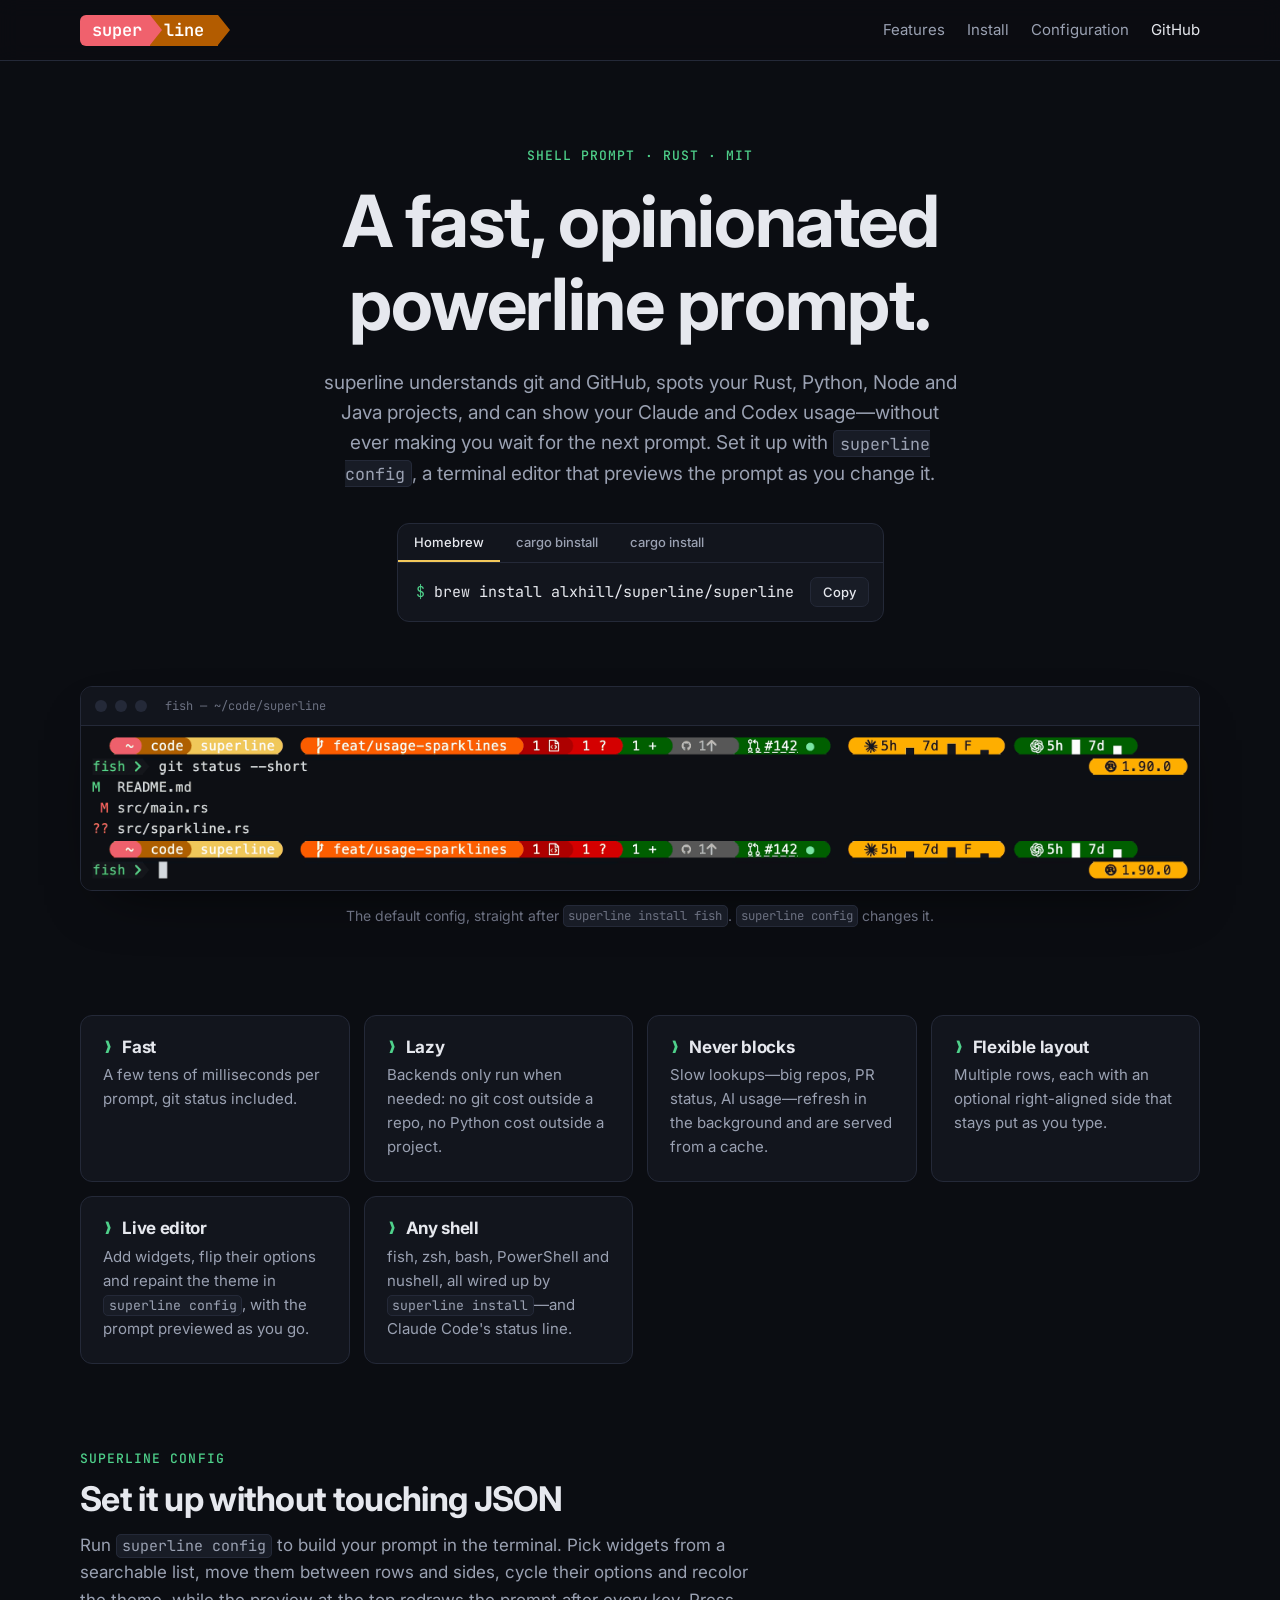
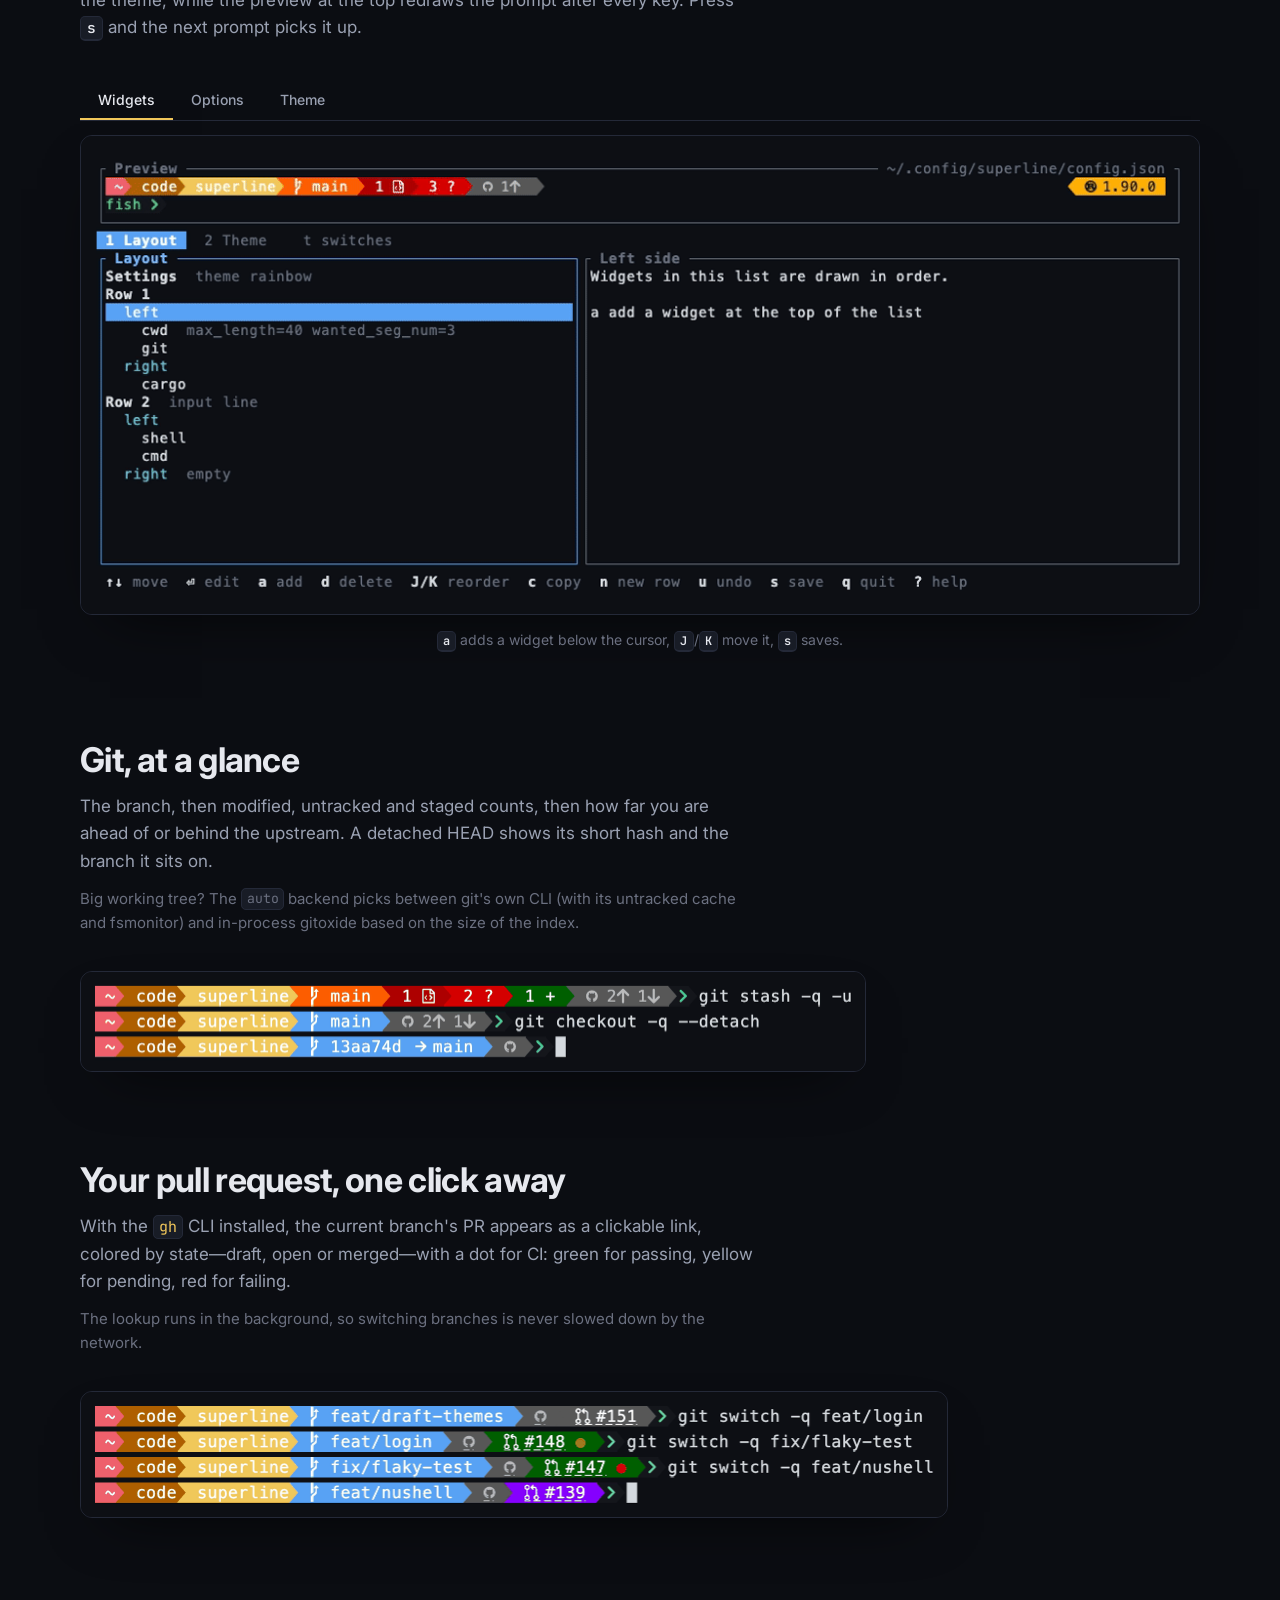
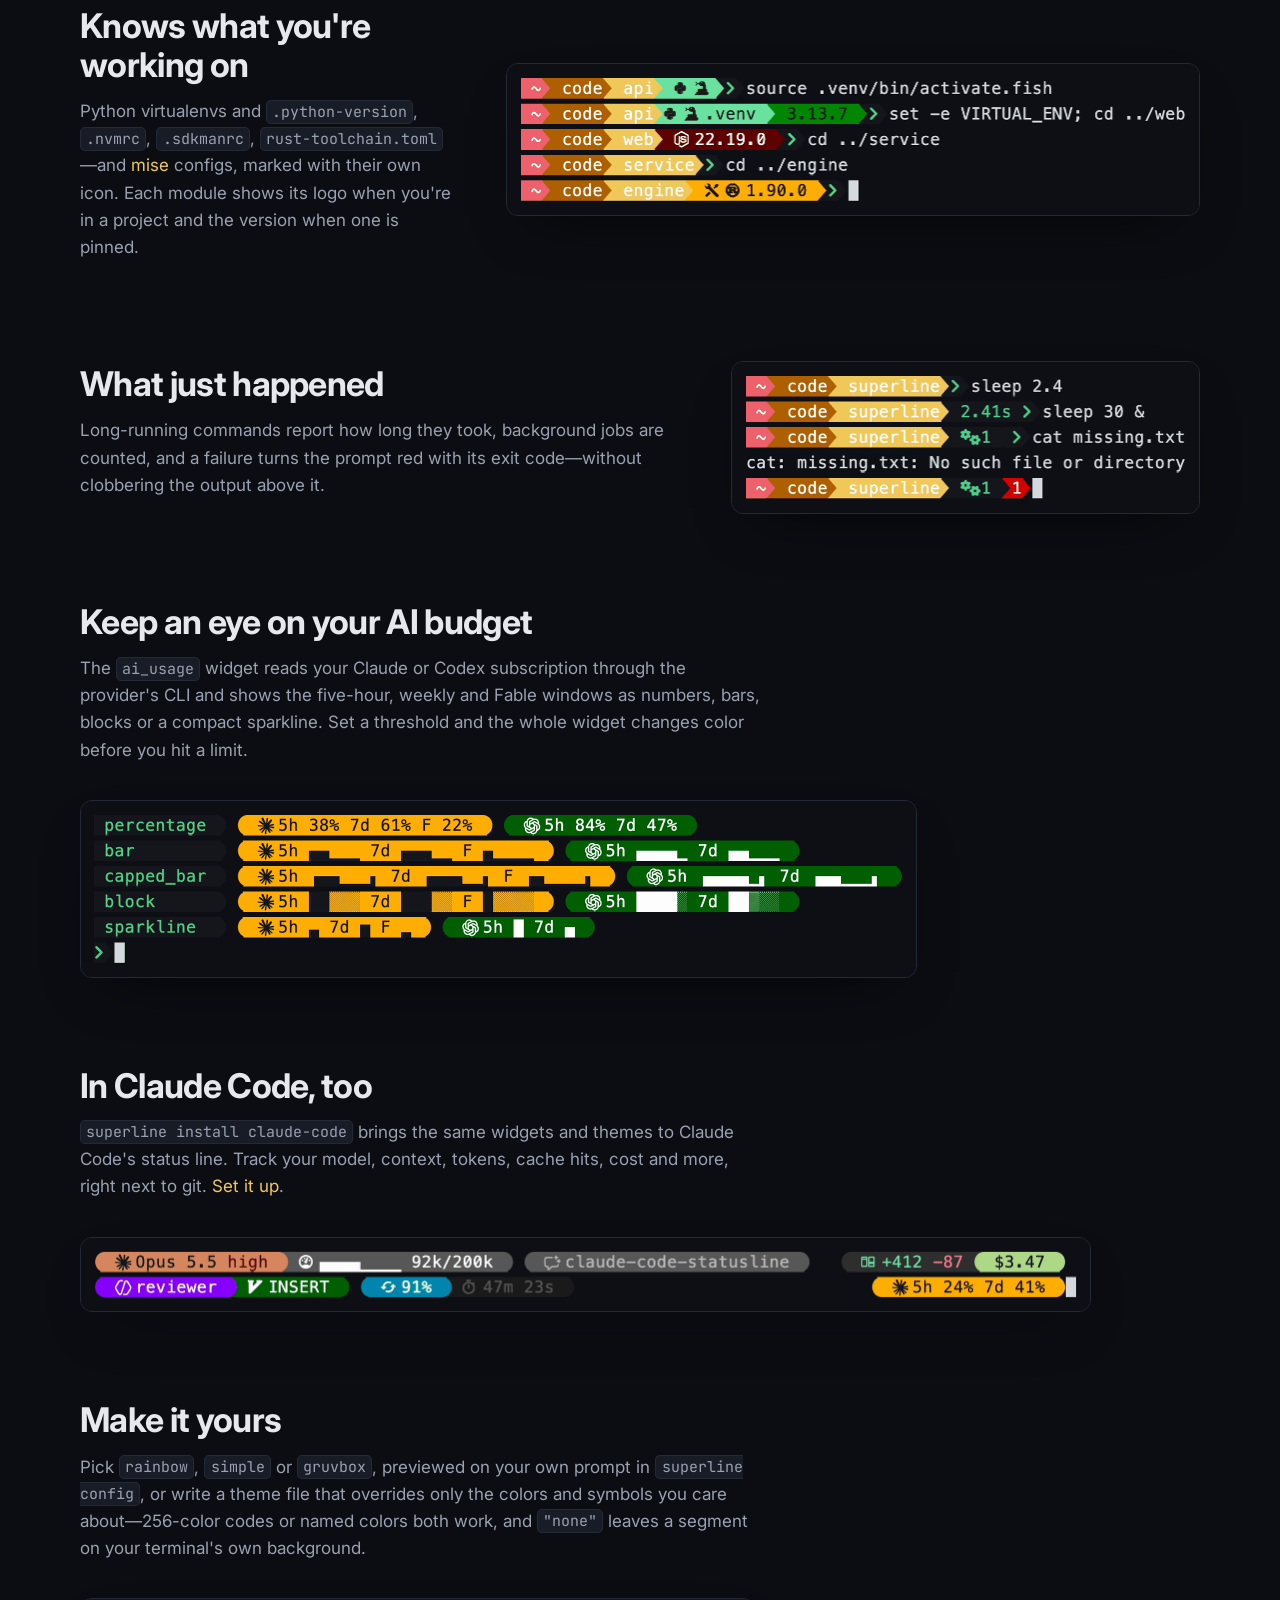
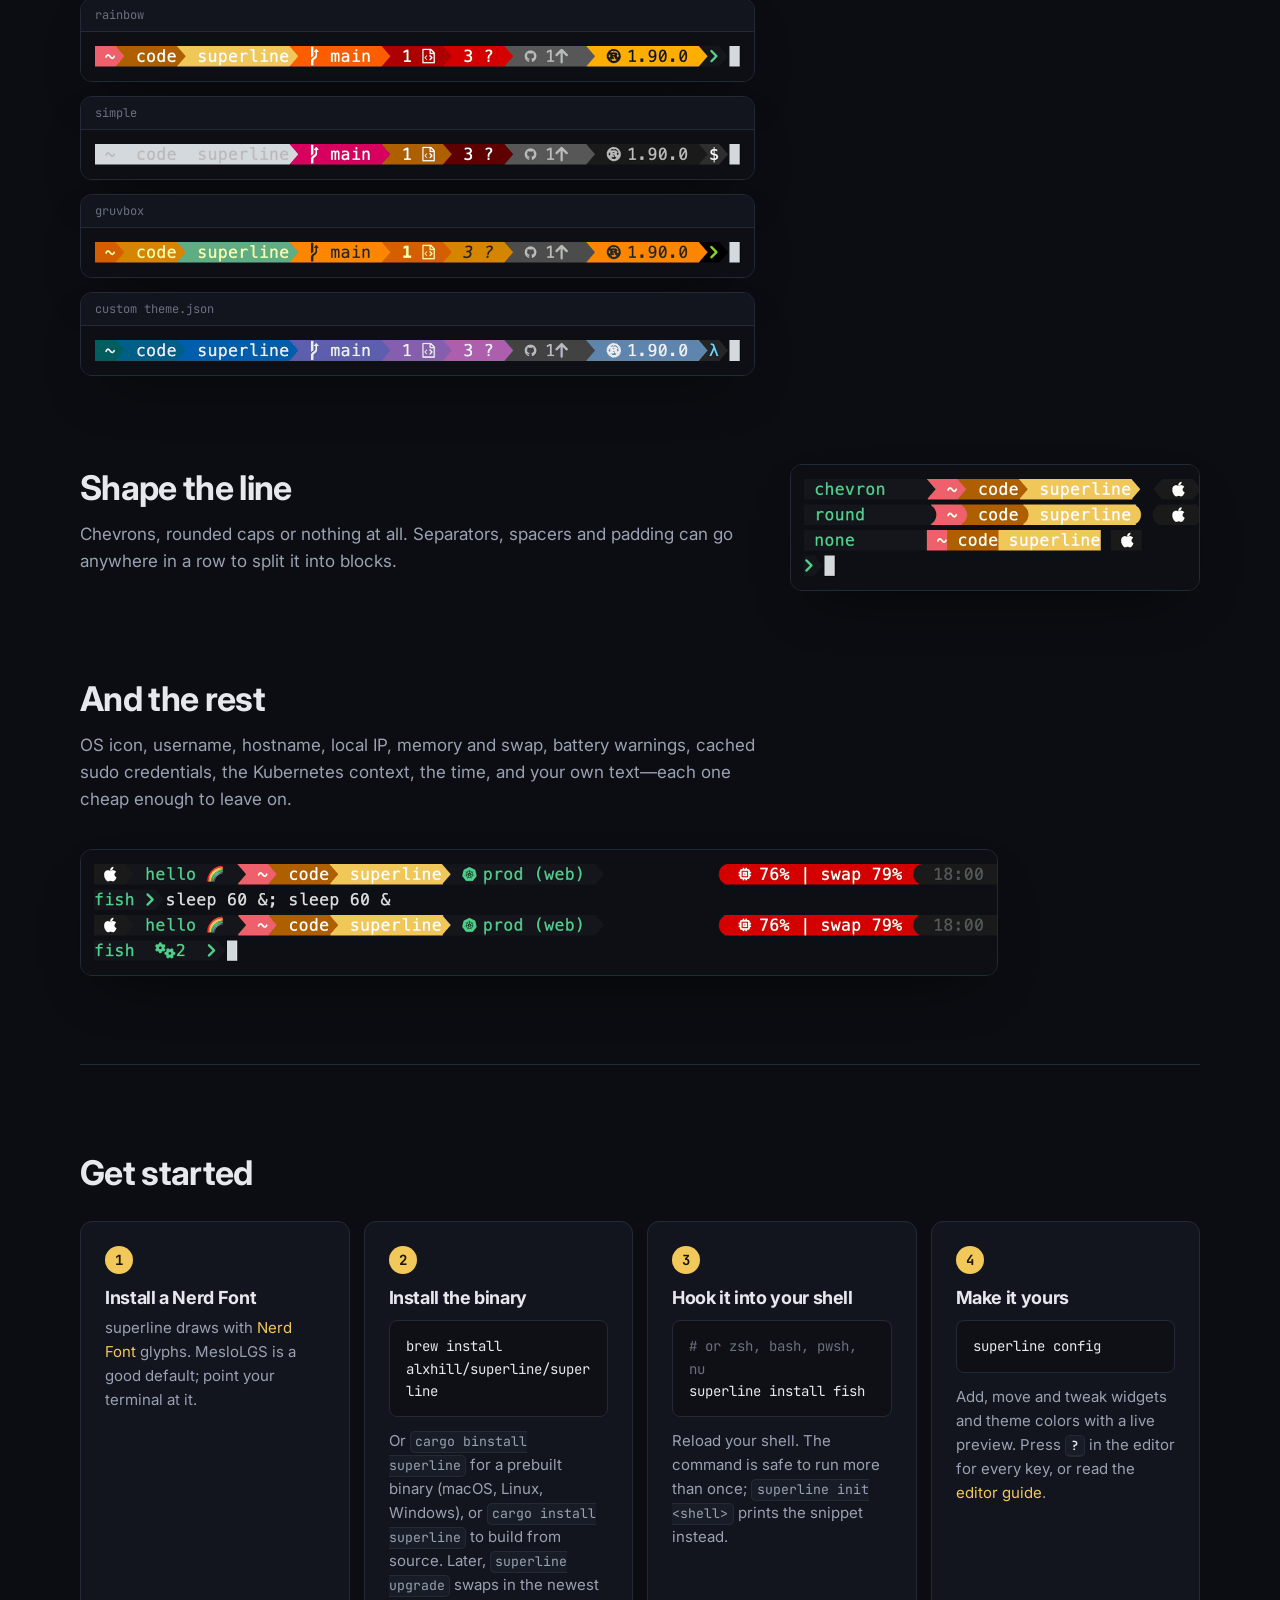
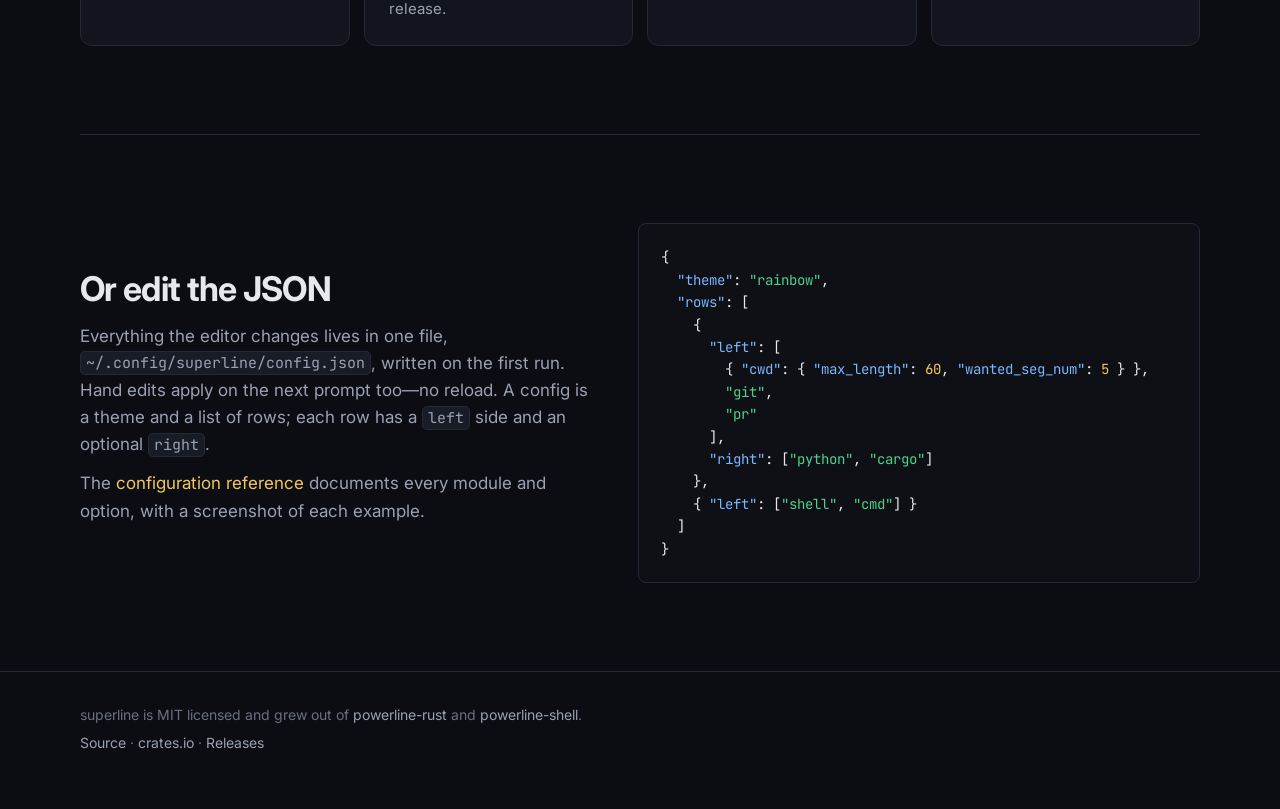
==== site/index.html @ 0774f67f "feat: support "none" as a theme colour for the terminal's own background A theme colour can now be "" ====
<!doctype html>
<html lang="en">
<head>
  <meta charset="utf-8">
  <meta name="viewport" content="width=device-width, initial-scale=1">
  <title>superline</title>
  <meta name="description" content="A fast, opinionated powerline-style shell prompt written in Rust, with git, GitHub PR, language and AI usage widgets.">
  <meta property="og:title" content="superline">
  <meta property="og:description" content="A fast, opinionated powerline-style shell prompt written in Rust.">
  <meta property="og:image" content="https://alxhill.github.io/superline/img/hero.png">
  <meta name="color-scheme" content="dark">
  <link rel="icon" href="favicon.svg" type="image/svg+xml">
  <link rel="preconnect" href="https://fonts.googleapis.com">
  <link rel="preconnect" href="https://fonts.gstatic.com" crossorigin>
  <link href="https://fonts.googleapis.com/css2?family=Inter:wght@400;500;600;700&family=JetBrains+Mono:wght@400;600&display=swap" rel="stylesheet">
  <link rel="stylesheet" href="style.css?v=3">
</head>
<body>
  <header class="nav">
    <div class="wrap nav-inner">
      <a class="brand" href="#top" aria-label="superline home">
        <span class="seg seg-a">super</span><span class="seg seg-b">line</span>
      </a>
      <nav>
        <a href="#features">Features</a>
        <a href="#install">Install</a>
        <a href="config.html">Configuration</a>
        <a class="gh" href="https://github.com/alxhill/superline">GitHub</a>
      </nav>
    </div>
  </header>

  <main id="top">
    <section class="hero wrap">
      <p class="eyebrow">Shell prompt &middot; Rust &middot; MIT</p>
      <h1>A fast, opinionated<br>powerline prompt.</h1>
      <p class="lede">
        superline understands git and GitHub, spots your Rust, Python, Node and Java projects, and can show your
        Claude and Codex usage&mdash;without ever making you wait for the next prompt. Set it up with
        <code>superline config</code>, a terminal editor that previews the prompt as you change it.
      </p>
      <div class="install-box" data-tabs>
        <div class="tabs" role="tablist">
          <button role="tab" aria-selected="true" data-cmd="brew install alxhill/superline/superline">Homebrew</button>
          <button role="tab" aria-selected="false" data-cmd="cargo binstall superline">cargo binstall</button>
          <button role="tab" aria-selected="false" data-cmd="cargo install superline">cargo install</button>
        </div>
        <div class="cmd-line">
          <code><span class="prompt">$</span> <span data-cmd-text>brew install alxhill/superline/superline</span></code>
          <button class="copy" type="button" aria-label="Copy command">Copy</button>
        </div>
      </div>
      <figure class="term term-hero">
        <div class="term-bar"><span></span><span></span><span></span><em>fish &mdash; ~/code/superline</em></div>
        <img src="img/hero.png" width="1368" height="200" alt="superline's default two-row prompt: path, git branch with modified, untracked and staged counts, an open pull request with passing checks, Claude and Codex usage sparklines, and the pinned Rust toolchain on the right.">
      </figure>
      <p class="caption">The default config, straight after <code>superline install fish</code>. <code>superline config</code> changes it.</p>
    </section>

    <section class="highlights wrap" aria-label="Highlights">
      <div class="card"><h3>Fast</h3><p>A few tens of milliseconds per prompt, git status included.</p></div>
      <div class="card"><h3>Lazy</h3><p>Backends only run when needed: no git cost outside a repo, no Python cost outside a project.</p></div>
      <div class="card"><h3>Never blocks</h3><p>Slow lookups&mdash;big repos, PR status, AI usage&mdash;refresh in the background and are served from a cache.</p></div>
      <div class="card"><h3>Flexible layout</h3><p>Multiple rows, each with an optional right-aligned side that stays put as you type.</p></div>
      <div class="card"><h3>Live editor</h3><p>Add widgets, flip their options and repaint the theme in <code>superline config</code>, with the prompt previewed as you go.</p></div>
      <div class="card"><h3>Any shell</h3><p>fish, zsh, bash, PowerShell and nushell, all wired up by <code>superline install</code>&mdash;and Claude Code's status line.</p></div>
    </section>

    <section id="editor" class="editor wrap">
      <div class="copy-col">
        <p class="eyebrow">superline config</p>
        <h2>Set it up without touching JSON</h2>
        <p>
          Run <code>superline config</code> to build your prompt in the terminal. Pick widgets from a searchable list,
          move them between rows and sides, cycle their options and recolor the theme, while the preview at the top
          redraws the prompt after every key. Press <kbd>s</kbd> and the next prompt picks it up.
        </p>
      </div>
      <div class="demo" data-demo>
        <div class="tabs" role="tablist" aria-label="Editor demos">
          <button role="tab" id="tab-widgets" aria-selected="true" aria-controls="demo-widgets">Widgets</button>
          <button role="tab" id="tab-options" aria-selected="false" aria-controls="demo-options">Options</button>
          <button role="tab" id="tab-theme" aria-selected="false" aria-controls="demo-theme">Theme</button>
        </div>
        <div class="demo-panel" id="demo-widgets" role="tabpanel" aria-labelledby="tab-widgets">
          <figure class="term"><a href="img/editor-widgets.gif" title="Open full size"><img src="img/editor-widgets.gif" width="1146" height="490" loading="lazy" alt="In superline config: adding the ai_usage widget after git and the time widget on the right side, moving time above cargo, saving, and quitting to a prompt that shows both."></a></figure>
          <p class="caption"><kbd>a</kbd> adds a widget below the cursor, <kbd>J</kbd>/<kbd>K</kbd> move it, <kbd>s</kbd> saves.</p>
        </div>
        <div class="demo-panel" id="demo-options" role="tabpanel" aria-labelledby="tab-options" hidden>
          <figure class="term"><a href="img/editor-options.gif" title="Open full size"><img src="img/editor-options.gif" width="1146" height="490" loading="lazy" alt="In superline config: opening the ai_usage widget's options, switching the provider to Codex and back, turning on the Fable window, and cycling the display through bar, capped bar, block and sparkline."></a></figure>
          <p class="caption"><kbd>&#9166;</kbd> opens a widget's options, <kbd>&larr;</kbd>/<kbd>&rarr;</kbd> cycle a choice.</p>
        </div>
        <div class="demo-panel" id="demo-theme" role="tabpanel" aria-labelledby="tab-theme" hidden>
          <figure class="term"><a href="img/editor-theme.gif" title="Open full size"><img src="img/editor-theme.gif" width="1146" height="766" loading="lazy" alt="In superline config: switching to the Theme page, previewing the simple and gruvbox themes in the theme picker and switching to gruvbox, duplicating it into theme.json, and picking a new background for the git segment in the 256-color picker while the preview updates."></a></figure>
          <p class="caption">On the Theme page, <kbd>p</kbd> previews and picks a theme, <kbd>n</kbd> duplicates it into a file and <kbd>&#9166;</kbd> on a color opens the picker.</p>
        </div>
      </div>
    </section>

    <section id="features" class="features wrap">
      <article class="feature">
        <div class="copy-col">
          <h2>Git, at a glance</h2>
          <p>
            The branch, then modified, untracked and staged counts, then how far you are ahead of or behind the
            upstream. A detached HEAD shows its short hash and the branch it sits on.
          </p>
          <p class="note">
            Big working tree? The <code>auto</code> backend picks between git's own CLI (with its untracked cache and
            fsmonitor) and in-process gitoxide based on the size of the index.
          </p>
        </div>
        <figure class="term"><img src="img/git.png" width="784" height="99" loading="lazy" alt="Three prompts in a repo: a dirty main branch with one modified, two untracked and one staged file, two commits ahead and one behind; the same branch clean after git stash; then a detached HEAD shown as 13aa74d → main."></figure>
      </article>

      <article class="feature">
        <div class="copy-col">
          <h2>Your pull request, one click away</h2>
          <p>
            With the <a href="https://cli.github.com"><code>gh</code></a> CLI installed, the current branch's PR
            appears as a clickable link, colored by state&mdash;draft, open or merged&mdash;with a dot for CI:
            green for passing, yellow for pending, red for failing.
          </p>
          <p class="note">The lookup runs in the background, so switching branches is never slowed down by the network.</p>
        </div>
        <figure class="term"><img src="img/pr.png" width="866" height="125" loading="lazy" alt="Four branches in turn: a gray draft PR #151, an open PR #148 with a yellow pending dot, an open PR #147 with a red failing dot, and a purple merged PR #139."></figure>
      </article>

      <article class="feature split">
        <div class="copy-col">
          <h2>Knows what you're working on</h2>
          <p>
            Python virtualenvs and <code>.python-version</code>, <code>.nvmrc</code>, <code>.sdkmanrc</code>,
            <code>rust-toolchain.toml</code>&mdash;and <a href="https://mise.jdx.dev">mise</a> configs, marked with
            their own icon. Each module shows its logo when you're in a project and the version when one is pinned.
          </p>
        </div>
        <figure class="term"><img src="img/languages.png" width="692" height="150" loading="lazy" alt="Moving between projects: a Python project, the same project with its .venv active on Python 3.13.7, a Node project pinned to 22.19.0, and a Rust project whose 1.90.0 toolchain comes from mise."></figure>
      </article>

      <article class="feature split">
        <div class="copy-col">
          <h2>What just happened</h2>
          <p>
            Long-running commands report how long they took, background jobs are counted, and a failure turns the
            prompt red with its exit code&mdash;without clobbering the output above it.
          </p>
        </div>
        <figure class="term"><img src="img/status.png" width="467" height="151" loading="lazy" alt="A 2.41 second duration after sleep 2.4, a gear icon with 1 after starting a background job, and a red exit code 1 after a failed cat."></figure>
      </article>

      <article class="feature">
        <div class="copy-col">
          <h2>Keep an eye on your AI budget</h2>
          <p>
            The <code>ai_usage</code> widget reads your Claude or Codex subscription through the provider's CLI and
            shows the five-hour, weekly and Fable windows as numbers, bars, blocks or a compact sparkline. Set a
            threshold and the whole widget changes color before you hit a limit.
          </p>
        </div>
        <figure class="term"><img src="img/usage.png" width="835" height="176" loading="lazy" alt="Claude and Codex usage in each display style: percentage, bar, capped bar, block and sparkline."></figure>
      </article>

      <article class="feature">
        <div class="copy-col">
          <h2>In Claude Code, too</h2>
          <p>
            <code>superline install claude-code</code> brings the same widgets and themes to Claude Code's status
            line. Track your model, context, tokens, cache hits, cost and more, right next to git.
            <a href="config.html#claude-code">Set it up</a>.
          </p>
        </div>
        <figure class="term"><img src="img/config/claude_code-widgets.png" width="1009" height="74" loading="lazy" alt="A two-row Claude Code status line: model and effort, a context bar at 92k of 200k tokens, the session name, lines changed and cost, then the agent, vim mode, cache hit ratio, session duration and rate limits."></figure>
      </article>

      <article class="feature">
        <div class="copy-col">
          <h2>Make it yours</h2>
          <p>
            Pick <code>rainbow</code>, <code>simple</code> or <code>gruvbox</code>, previewed on your own prompt in
            <code>superline config</code>, or write a theme file that overrides only the colors and symbols you care
            about&mdash;256-color codes or named colors both work, and <code>"none"</code> leaves a segment on your terminal's own background.
          </p>
        </div>
        <div class="theme-stack">
          <figure class="term"><figcaption>rainbow</figcaption><img src="img/theme-rainbow.png" width="673" height="49" loading="lazy" alt="The rainbow theme."></figure>
          <figure class="term"><figcaption>simple</figcaption><img src="img/theme-simple.png" width="673" height="49" loading="lazy" alt="The simple theme."></figure>
          <figure class="term"><figcaption>gruvbox</figcaption><img src="img/theme-gruvbox.png" width="673" height="49" loading="lazy" alt="The gruvbox theme."></figure>
          <figure class="term"><figcaption>custom theme.json</figcaption><img src="img/theme-custom.png" width="673" height="48" loading="lazy" alt="A custom ocean-colored theme with a lambda prompt symbol."></figure>
        </div>
      </article>

      <article class="feature split">
        <div class="copy-col">
          <h2>Shape the line</h2>
          <p>
            Chevrons, rounded caps or nothing at all. Separators, spacers and padding can go anywhere
            in a row to split it into blocks.
          </p>
        </div>
        <figure class="term"><img src="img/separators.png" width="408" height="125" loading="lazy" alt="The same path drawn with chevron, round and none separators."></figure>
      </article>

      <article class="feature">
        <div class="copy-col">
          <h2>And the rest</h2>
          <p>
            OS icon, username, hostname, local IP, memory and swap, battery warnings, cached sudo credentials, the
            Kubernetes context, the time, and your own text&mdash;each one cheap enough to leave on.
          </p>
        </div>
        <figure class="term"><img src="img/widgets.png" width="916" height="125" loading="lazy" alt="A two-row prompt with the OS icon, custom text, the path, the Kubernetes context and namespace, memory and swap usage and the time on the right, and a count of two background jobs."></figure>
      </article>
    </section>

    <section id="install" class="install wrap">
      <h2>Get started</h2>
      <ol class="steps">
        <li>
          <h3>Install a Nerd Font</h3>
          <p>superline draws with <a href="https://www.nerdfonts.com/">Nerd Font</a> glyphs. MesloLGS is a good default; point your terminal at it.</p>
        </li>
        <li>
          <h3>Install the binary</h3>
          <pre><code>brew install alxhill/superline/superline</code></pre>
          <p>Or <code>cargo binstall superline</code> for a prebuilt binary (macOS, Linux, Windows), or <code>cargo install superline</code> to build from source. Later, <code>superline upgrade</code> swaps in the newest release.</p>
        </li>
        <li>
          <h3>Hook it into your shell</h3>
          <pre><code><span class="dim"># or zsh, bash, pwsh, nu</span>
superline install fish</code></pre>
          <p>Reload your shell. The command is safe to run more than once; <code>superline init &lt;shell&gt;</code> prints the snippet instead.</p>
        </li>
        <li>
          <h3>Make it yours</h3>
          <pre><code>superline config</code></pre>
          <p>Add, move and tweak widgets and theme colors with a live preview. Press <kbd>?</kbd> in the editor for every key, or read the <a href="config.html#editor">editor guide</a>.</p>
        </li>
      </ol>
    </section>

    <section id="configure" class="configure wrap">
      <div class="copy-col">
        <h2>Or edit the JSON</h2>
        <p>
          Everything the editor changes lives in one file, <code>~/.config/superline/config.json</code>, written on
          the first run. Hand edits apply on the next prompt too&mdash;no reload. A config is a theme and a list of
          rows; each row has a <code>left</code> side and an optional <code>right</code>.
        </p>
        <p>
          The <a href="config.html#reference">configuration reference</a> documents every module and option, with a
          screenshot of each example.
        </p>
      </div>
<pre class="json"><code>{
  <span class="k">"theme"</span>: <span class="s">"rainbow"</span>,
  <span class="k">"rows"</span>: [
    {
      <span class="k">"left"</span>: [
        { <span class="k">"cwd"</span>: { <span class="k">"max_length"</span>: <span class="n">60</span>, <span class="k">"wanted_seg_num"</span>: <span class="n">5</span> } },
        <span class="s">"git"</span>,
        <span class="s">"pr"</span>
      ],
      <span class="k">"right"</span>: [<span class="s">"python"</span>, <span class="s">"cargo"</span>]
    },
    { <span class="k">"left"</span>: [<span class="s">"shell"</span>, <span class="s">"cmd"</span>] }
  ]
}</code></pre>
    </section>
  </main>

  <footer class="footer">
    <div class="wrap">
      <p>
        superline is MIT licensed and grew out of
        <a href="https://github.com/cirho/powerline-rust">powerline-rust</a> and
        <a href="https://github.com/b-ryan/powerline-shell">powerline-shell</a>.
      </p>
      <p>
        <a href="https://github.com/alxhill/superline">Source</a> &middot;
        <a href="https://crates.io/crates/superline">crates.io</a> &middot;
        <a href="https://github.com/alxhill/superline/releases">Releases</a>
      </p>
    </div>
  </footer>

  <script>
    document.querySelectorAll('[data-tabs]').forEach((box) => {
      const text = box.querySelector('[data-cmd-text]');
      const tabs = box.querySelectorAll('[role=tab]');
      tabs.forEach((tab) => tab.addEventListener('click', () => {
        tabs.forEach((t) => t.setAttribute('aria-selected', String(t === tab)));
        text.textContent = tab.dataset.cmd;
      }));
      const copy = box.querySelector('.copy');
      copy.addEventListener('click', async () => {
        try {
          await navigator.clipboard.writeText(text.textContent);
          copy.textContent = 'Copied';
        } catch {
          copy.textContent = 'Press ⌘C';
        }
        setTimeout(() => { copy.textContent = 'Copy'; }, 1500);
      });
    });
    document.querySelectorAll('[data-demo]').forEach((demo) => {
      const tabs = demo.querySelectorAll('[role=tab]');
      tabs.forEach((tab) => tab.addEventListener('click', () => {
        tabs.forEach((t) => {
          t.setAttribute('aria-selected', String(t === tab));
          document.getElementById(t.getAttribute('aria-controls')).hidden = t !== tab;
        });
      }));
    });
  </script>
</body>
</html>
---- site/style.css ----
:root {
  --bg: #0b0d12;
  --surface: #12151d;
  --surface-2: #181c26;
  --border: #242938;
  --text: #e6e8ee;
  --muted: #9aa1b2;
  --dim: #6b7080;
  --accent: #f2c85b;
  --pink: #f0616d;
  --brown: #b35c00;
  --orange: #ff6a00;
  --green: #4fd18b;
  --term: #0e1016;
  --radius: 12px;
  --mono: "JetBrains Mono", ui-monospace, SFMono-Regular, Menlo, monospace;
  --sans: Inter, system-ui, -apple-system, "Segoe UI", sans-serif;
  color-scheme: dark;
}

* { box-sizing: border-box; }

html { scroll-behavior: smooth; scroll-padding-top: 72px; }

body {
  margin: 0;
  background: var(--bg);
  color: var(--text);
  font: 16px/1.6 var(--sans);
  -webkit-font-smoothing: antialiased;
}

a { color: var(--accent); text-decoration: none; }
a:hover { text-decoration: underline; }

code {
  font-family: var(--mono);
  font-size: 0.88em;
  background: var(--surface-2);
  border: 1px solid var(--border);
  border-radius: 5px;
  padding: 0.1em 0.35em;
}

h1, h2, h3 { line-height: 1.15; letter-spacing: -0.02em; margin: 0; }

.wrap { width: min(1120px, 100% - 32px); margin-inline: auto; }

/* Navigation */

.nav {
  position: sticky;
  top: 0;
  z-index: 10;
  background: color-mix(in srgb, var(--bg) 82%, transparent);
  backdrop-filter: blur(10px);
  border-bottom: 1px solid var(--border);
}

.nav-inner { display: flex; align-items: center; justify-content: space-between; height: 60px; gap: 16px; }

.nav nav { display: flex; gap: 22px; font-size: 15px; }
.nav nav a { color: var(--muted); }
.nav nav a:hover { color: var(--text); text-decoration: none; }
.nav nav .gh { color: var(--text); }

.brand { display: inline-flex; font: 600 17px/1 var(--mono); }
.brand:hover { text-decoration: none; }

/* Two powerline segments, each ending in a chevron. */
.seg {
  position: relative;
  padding: 7px 14px 7px 12px;
  color: #fff;
}
.seg-a { background: var(--pink); border-radius: 6px 0 0 6px; padding-right: 8px; }
.seg-b { background: var(--brown); padding-left: 14px; margin-right: 12px; }
.seg::after {
  content: "";
  position: absolute;
  top: 0;
  right: -12px;
  border-block: 15.5px solid transparent;
  border-left: 12px solid;
  z-index: 1;
}
.seg-a::after { border-left-color: var(--pink); }
.seg-b::after { border-left-color: var(--brown); }

/* Hero */

.hero { padding: 88px 0 48px; text-align: center; }

.eyebrow {
  margin: 0 0 18px;
  color: var(--green);
  font: 500 13px/1 var(--mono);
  letter-spacing: 0.08em;
  text-transform: uppercase;
}

.hero h1 { font-size: clamp(40px, 6.4vw, 72px); font-weight: 700; }

.lede {
  max-width: 640px;
  margin: 22px auto 34px;
  color: var(--muted);
  font-size: clamp(17px, 2vw, 19px);
}

.install-box {
  display: inline-block;
  max-width: 100%;
  text-align: left;
  background: var(--surface);
  border: 1px solid var(--border);
  border-radius: var(--radius);
  overflow: hidden;
}

.tabs { display: flex; border-bottom: 1px solid var(--border); overflow-x: auto; }
.tabs button {
  flex: none;
  padding: 10px 16px;
  background: none;
  border: 0;
  border-bottom: 2px solid transparent;
  color: var(--muted);
  font: 500 13px var(--sans);
  cursor: pointer;
}
.tabs button:hover { color: var(--text); }
.tabs button[aria-selected="true"] { color: var(--text); border-bottom-color: var(--accent); }

.cmd-line { display: flex; align-items: center; gap: 16px; padding: 14px 14px 14px 18px; }
.cmd-line code {
  flex: 1;
  min-width: 0;
  overflow-x: auto;
  white-space: nowrap;
  background: none;
  border: 0;
  padding: 0;
  font-size: 15px;
}
.prompt { color: var(--green); user-select: none; }

.copy {
  flex: none;
  padding: 6px 12px;
  background: var(--surface-2);
  border: 1px solid var(--border);
  border-radius: 7px;
  color: var(--text);
  font: 500 13px var(--sans);
  cursor: pointer;
}
.copy:hover { border-color: var(--dim); }

/* Terminal frames */

.term {
  margin: 0;
  background: var(--term);
  border: 1px solid var(--border);
  border-radius: var(--radius);
  overflow: hidden;
  box-shadow: 0 24px 60px -30px rgb(0 0 0 / 0.8);
  width: fit-content;
  max-width: 100%;
}

.term img { display: block; max-width: 100%; height: auto; }

.term-hero { margin: 56px auto 0; }

.term-bar {
  display: flex;
  align-items: center;
  gap: 8px;
  padding: 11px 14px;
  background: var(--surface);
  border-bottom: 1px solid var(--border);
}
.term-bar span { width: 12px; height: 12px; border-radius: 50%; background: var(--border); }
.term-bar em { margin-left: 10px; color: var(--dim); font: normal 12px var(--mono); }

.caption { margin: 14px 0 0; color: var(--dim); font-size: 14px; }

/* Highlights */

.highlights {
  display: grid;
  grid-template-columns: repeat(auto-fit, minmax(240px, 1fr));
  gap: 14px;
  padding: 40px 0 24px;
}

.card {
  padding: 22px;
  background: var(--surface);
  border: 1px solid var(--border);
  border-radius: var(--radius);
}
.card h3 { font-size: 17px; margin-bottom: 6px; }
.card h3::before { content: "\276F  "; color: var(--green); font-family: var(--mono); }
.card p { margin: 0; color: var(--muted); font-size: 15px; }

/* Features */

.features { display: grid; gap: 88px; padding: 88px 0; }

.feature { display: grid; gap: 24px; }
.feature.split { grid-template-columns: minmax(0, 1fr) auto; gap: 48px; align-items: center; }

.copy-col { max-width: 680px; }
.copy-col h2, .install h2 { font-size: clamp(26px, 3.4vw, 34px); margin-bottom: 14px; }
.copy-col p { margin: 0 0 12px; color: var(--muted); font-size: 17px; }
.copy-col .note { font-size: 15px; color: var(--dim); }

.theme-stack { display: grid; gap: 14px; justify-items: start; }
.theme-stack figcaption {
  padding: 8px 14px;
  background: var(--surface);
  border-bottom: 1px solid var(--border);
  color: var(--dim);
  font: 12px var(--mono);
}

/* Install */

.install { padding: 40px 0 88px; border-top: 1px solid var(--border); padding-top: 88px; }

.steps {
  list-style: none;
  counter-reset: step;
  display: grid;
  grid-template-columns: repeat(auto-fit, minmax(240px, 1fr));
  gap: 14px;
  margin: 28px 0 0;
  padding: 0;
}
.steps li {
  counter-increment: step;
  padding: 24px;
  background: var(--surface);
  border: 1px solid var(--border);
  border-radius: var(--radius);
  min-width: 0;
}
.steps li::before {
  content: counter(step);
  display: inline-grid;
  place-items: center;
  width: 28px;
  height: 28px;
  margin-bottom: 14px;
  border-radius: 50%;
  background: var(--accent);
  color: #1a1400;
  font: 700 14px var(--mono);
}
.steps h3 { font-size: 18px; margin-bottom: 8px; }
.steps p { margin: 0; color: var(--muted); font-size: 15px; }
.steps pre { white-space: pre-wrap; overflow-wrap: anywhere; }

pre {
  margin: 12px 0;
  padding: 14px 16px;
  overflow-x: auto;
  background: var(--term);
  border: 1px solid var(--border);
  border-radius: 8px;
  font: 14px/1.6 var(--mono);
}
pre code { background: none; border: 0; padding: 0; font-size: inherit; }
.dim { color: var(--dim); }

/* Configure */

.configure {
  display: grid;
  grid-template-columns: minmax(0, 1fr) minmax(0, 1.1fr);
  gap: 48px;
  align-items: center;
  padding: 88px 0;
  border-top: 1px solid var(--border);
}
.configure pre { margin: 0; padding: 22px; }
.json .k { color: #7ab6ff; }
.json .s { color: var(--green); }
.json .n { color: var(--accent); }

/* Editor demo */

kbd {
  display: inline-block;
  min-width: 1.6em;
  padding: 0.05em 0.4em;
  background: var(--surface-2);
  border: 1px solid var(--border);
  border-bottom-width: 2px;
  border-radius: 5px;
  color: var(--text);
  font: 600 0.85em/1.4 var(--mono);
  text-align: center;
  white-space: nowrap;
}

.editor { display: grid; gap: 28px; padding: 64px 0 0; }
.editor .copy-col .eyebrow { margin: 0 0 14px; color: var(--green); font-size: 13px; }
.demo { display: grid; gap: 14px; min-width: 0; }
.demo .tabs { border-bottom: 1px solid var(--border); }
.demo .tabs button { font-size: 14px; padding: 10px 18px; }
.demo-panel { display: grid; gap: 0; justify-items: center; }
.demo-panel[hidden] { display: none; }
.demo .term { margin: 0 auto; }
.demo .caption { text-align: center; }
@media (max-width: 760px) {
  .editor { padding-top: 40px; }
  .demo .tabs button { padding: 10px 14px; }
}

/* Footer */

.footer { border-top: 1px solid var(--border); padding: 32px 0 48px; color: var(--dim); font-size: 14px; }
.footer p { margin: 0 0 6px; }
.footer a { color: var(--muted); }

/* Configuration page */

.nav nav a[aria-current="page"] { color: var(--text); }

.docs {
  display: grid;
  grid-template-columns: 230px minmax(0, 1fr);
  gap: 56px;
  padding: 48px 0 96px;
}

.toc {
  position: sticky;
  top: 84px;
  align-self: start;
  max-height: calc(100vh - 108px);
  overflow-y: auto;
  padding-right: 8px;
  font-size: 14px;
}
.toc a {
  display: block;
  padding: 3px 10px;
  margin-left: -10px;
  border-radius: 6px;
  color: var(--muted);
}
.toc a:hover { color: var(--text); text-decoration: none; }
.toc a.active { color: var(--text); background: var(--surface-2); }
.toc a code { background: none; border: 0; padding: 0; font-size: 13px; }
.toc-title {
  margin: 18px 0 6px;
  color: var(--dim);
  font: 600 11px var(--sans);
  letter-spacing: 0.08em;
  text-transform: uppercase;
}
.toc-title:first-child { margin-top: 0; }

.doc { min-width: 0; }
.doc-head { margin-bottom: 48px; }
.doc-head h1 { font-size: clamp(30px, 4vw, 40px); }
.doc-head .lede { max-width: 760px; margin: 14px 0 0; font-size: 17px; }

.doc .group {
  margin: 72px 0 8px;
  padding-top: 32px;
  border-top: 1px solid var(--border);
  font-size: clamp(26px, 3.4vw, 32px);
}
.doc .group-intro { margin: 0 0 8px; color: var(--muted); }

.component { padding: 28px 0 8px; }
.component h2 { font-size: clamp(24px, 3vw, 30px); margin-bottom: 12px; }
.component h3 { font-size: 22px; margin-bottom: 10px; }
.component h3 code { font-size: 0.9em; padding: 0.05em 0.4em; }
.component > p { max-width: 760px; margin: 0 0 12px; color: var(--muted); }
.component h4 { font-size: 18px; margin: 28px 0 10px; }
.component > ul { max-width: 760px; margin: 0 0 12px; padding-left: 20px; color: var(--muted); }
.component > ul li { margin-bottom: 6px; }
.component .note { font-size: 14px; color: var(--dim); }

.opts {
  width: 100%;
  margin: 18px 0 8px;
  border-collapse: collapse;
  font-size: 14px;
  display: block;
  overflow-x: auto;
}
.opts th, .opts td {
  padding: 9px 14px 9px 0;
  border-bottom: 1px solid var(--border);
  text-align: left;
  vertical-align: top;
}
.opts th { color: var(--dim); font-weight: 600; font-size: 12px; letter-spacing: 0.04em; text-transform: uppercase; }
.opts td { color: var(--muted); }
.opts td:first-child { white-space: nowrap; }
.opts td:nth-child(2), .opts td:nth-child(3) { white-space: nowrap; }
.opts.styles td:last-child code { background: none; border: 0; }

.theme-opts {
  margin: 14px 0 0;
  border: 1px solid var(--border);
  border-radius: 8px;
  background: var(--surface);
}
.theme-opts summary {
  padding: 10px 14px;
  color: var(--muted);
  font-size: 14px;
  font-weight: 500;
  cursor: pointer;
  list-style: none;
}
.theme-opts summary::-webkit-details-marker { display: none; }
.theme-opts summary::before {
  content: "\25B8";
  display: inline-block;
  width: 1.1em;
  font-size: 15px;
  color: var(--dim);
  transition: transform 0.15s;
}
.theme-opts[open] summary::before { transform: rotate(90deg); }
.theme-opts summary:hover { color: var(--text); }
.theme-opts summary code { margin-left: 4px; }
.theme-opts .opts { margin: 0; padding: 0 14px 6px; }
.theme-opts .opts tr:last-child td { border-bottom: 0; }
.theme-opts .note { margin: 0; padding: 0 14px 12px; color: var(--dim); font-size: 13px; }
.component > .theme-opts + .theme-opts { margin-top: 8px; }

.examples { display: grid; gap: 16px; margin-top: 20px; }
.example {
  display: grid;
  gap: 12px;
  min-width: 0;
  padding: 14px;
  background: var(--surface);
  border: 1px solid var(--border);
  border-radius: var(--radius);
}
.ex-label { color: var(--text); font-size: 13px; font-weight: 600; }
.example .shot { justify-self: start; box-shadow: none; border-radius: 8px; }
.example pre { min-width: 0; margin: 0; font-size: 13px; }
.doc > .component > pre.json, .component > pre.json { max-width: 760px; }

/* Editor guide, above the reference */

.guide { padding: 48px 0 0; }
.guide .doc-head { margin-bottom: 32px; }
.guide-facts { display: grid; grid-template-columns: repeat(auto-fit, minmax(260px, 1fr)); gap: 14px; }
.guide-facts code { white-space: nowrap; }
.guide-step {
  display: grid;
  grid-template-columns: minmax(0, 1fr) minmax(0, 1fr);
  gap: 20px 48px;
  align-items: start;
  padding-top: 72px;
}
.guide-step h2 { font-size: clamp(24px, 3vw, 30px); margin-bottom: 12px; }
.guide-copy p { margin: 0; color: var(--muted); }
.guide-step .term { grid-column: 1 / -1; margin-top: 8px; }
.keys { display: grid; margin: 0; font-size: 15px; }
.keys div {
  display: grid;
  grid-template-columns: 140px minmax(0, 1fr);
  gap: 12px;
  padding: 7px 0;
  border-bottom: 1px solid var(--border);
}
.keys div:last-child { border-bottom: 0; }
.keys dt { white-space: nowrap; }
.keys dd { margin: 0; color: var(--muted); }
.guide + .docs { margin-top: 88px; border-top: 1px solid var(--border); }
.doc-head .eyebrow { margin-bottom: 12px; }
.doc-head h2 { font-size: clamp(28px, 3.6vw, 36px); }

@media (max-width: 860px) {
  .guide-step { grid-template-columns: minmax(0, 1fr); padding-top: 56px; }
}
@media (max-width: 480px) {
  .keys div { grid-template-columns: minmax(0, 1fr); gap: 2px; }
}

@media (max-width: 960px) {
  .docs { grid-template-columns: minmax(0, 1fr); gap: 0; padding-top: 32px; }
  .toc { display: none; }
}

@media (max-width: 1040px) {
  .feature.split { grid-template-columns: 1fr; gap: 24px; }
}

@media (max-width: 760px) {
  .nav nav a:not(.gh) { display: none; }
  .hero { padding-top: 56px; }
  .features { gap: 64px; padding: 64px 0; }
  .configure { grid-template-columns: 1fr; gap: 24px; padding: 64px 0; }
  .term-bar em { display: none; }
}

.colors { margin: 16px 0 24px; }
.palette { display: grid; gap: 20px; justify-items: start; }
.palette-row { display: flex; }
.palette-labels { display: grid; grid-auto-rows: 26px; width: 88px; color: var(--muted); font: 500 13px/26px var(--mono); }
.palette-cubes { display: flex; flex-wrap: wrap; gap: 20px 32px; }
.palette-grid {
  display: grid;
  grid-template-columns: repeat(var(--cols), 44px);
  border-radius: 4px;
  overflow: hidden;
}
.cell { height: 26px; padding-right: 7px; font: 500 13px/26px var(--mono); text-align: right; }
@media (max-width: 640px) {
  .palette-row { flex-direction: column; gap: 6px; }
  .palette-labels { width: auto; grid-auto-rows: auto; line-height: 1.4; }
  .palette-labels span:empty { display: none; }
  .palette-grays { --cols: 6 !important; }
}
.swatch {
  display: inline-block;
  flex: none;
  width: 34px;
  padding: 3px 0;
  border-radius: 3px;
  font: 500 11px/1.2 var(--mono);
  text-align: center;
}
.color-names {
  display: grid;
  grid-template-columns: repeat(auto-fill, minmax(200px, 1fr));
  gap: 8px 16px;
  margin: 0;
  padding: 0;
  list-style: none;
}
.color-names li { display: flex; align-items: center; gap: 10px; }
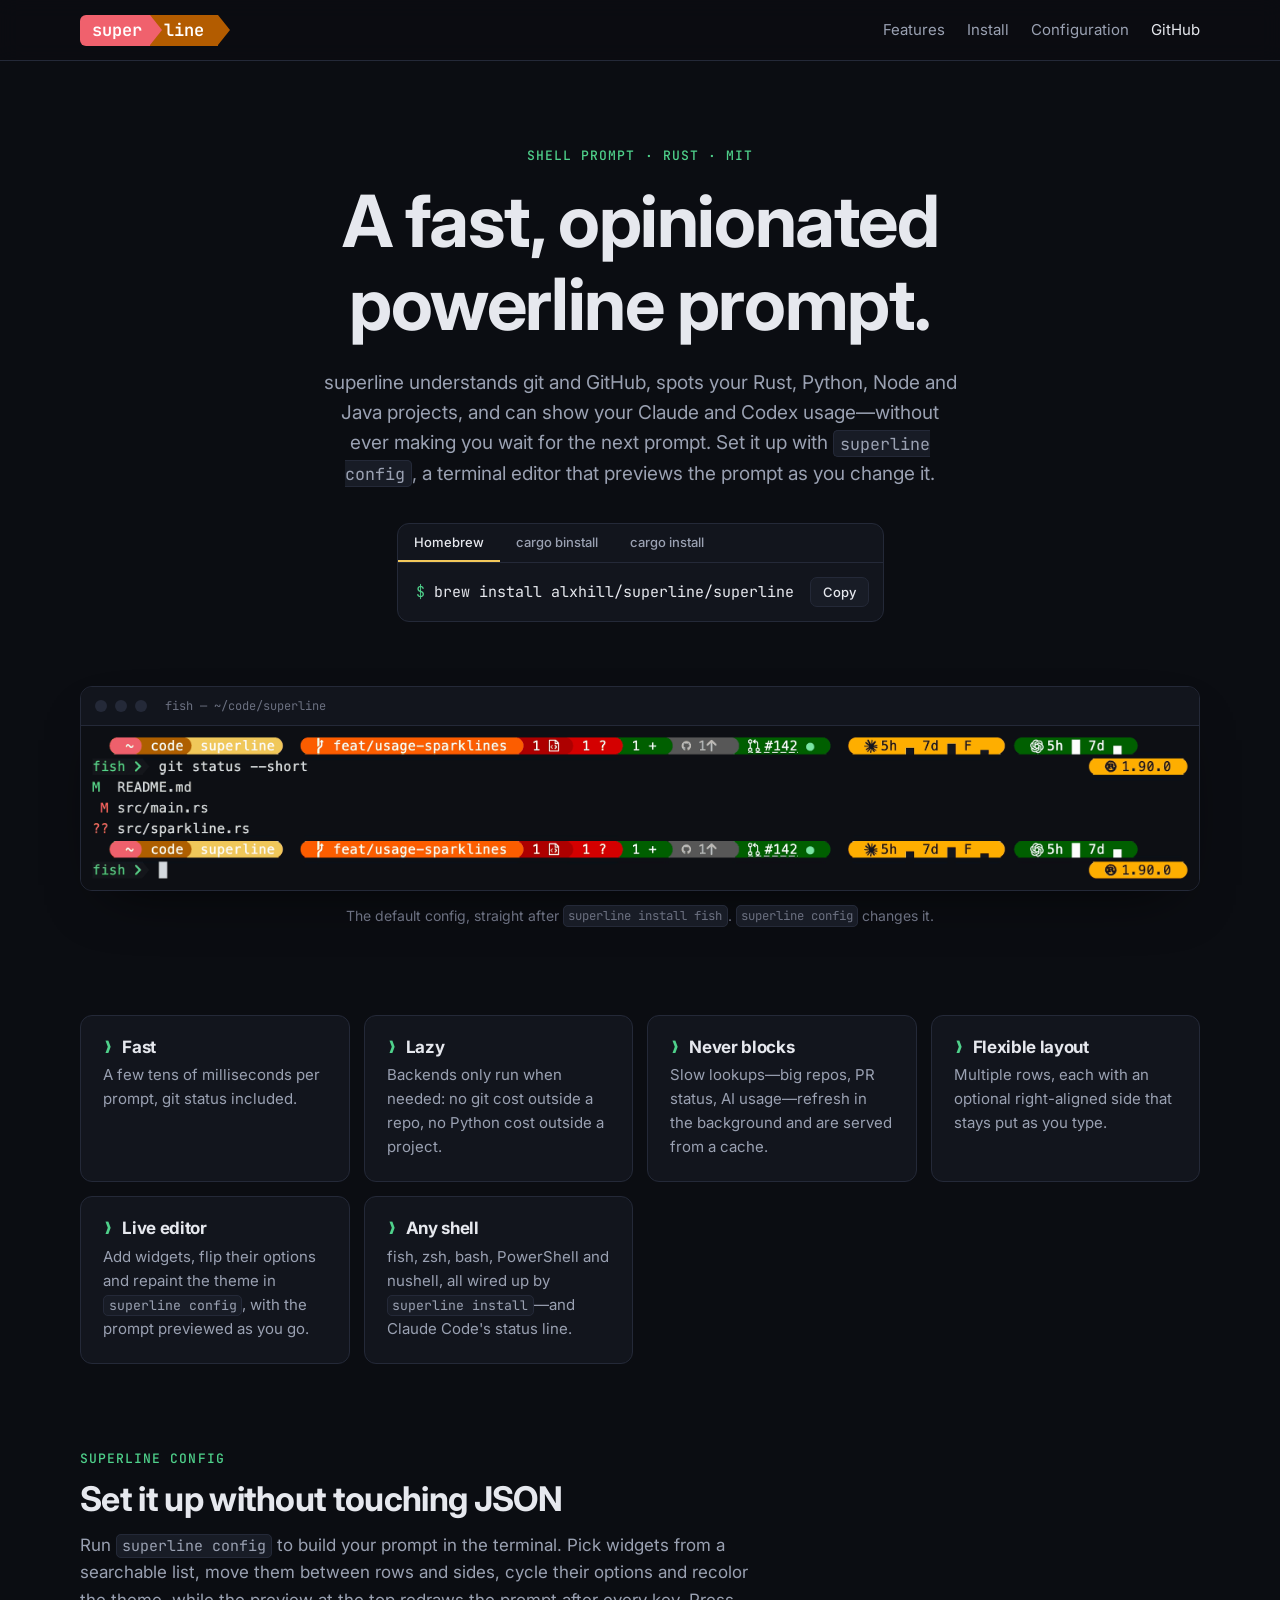
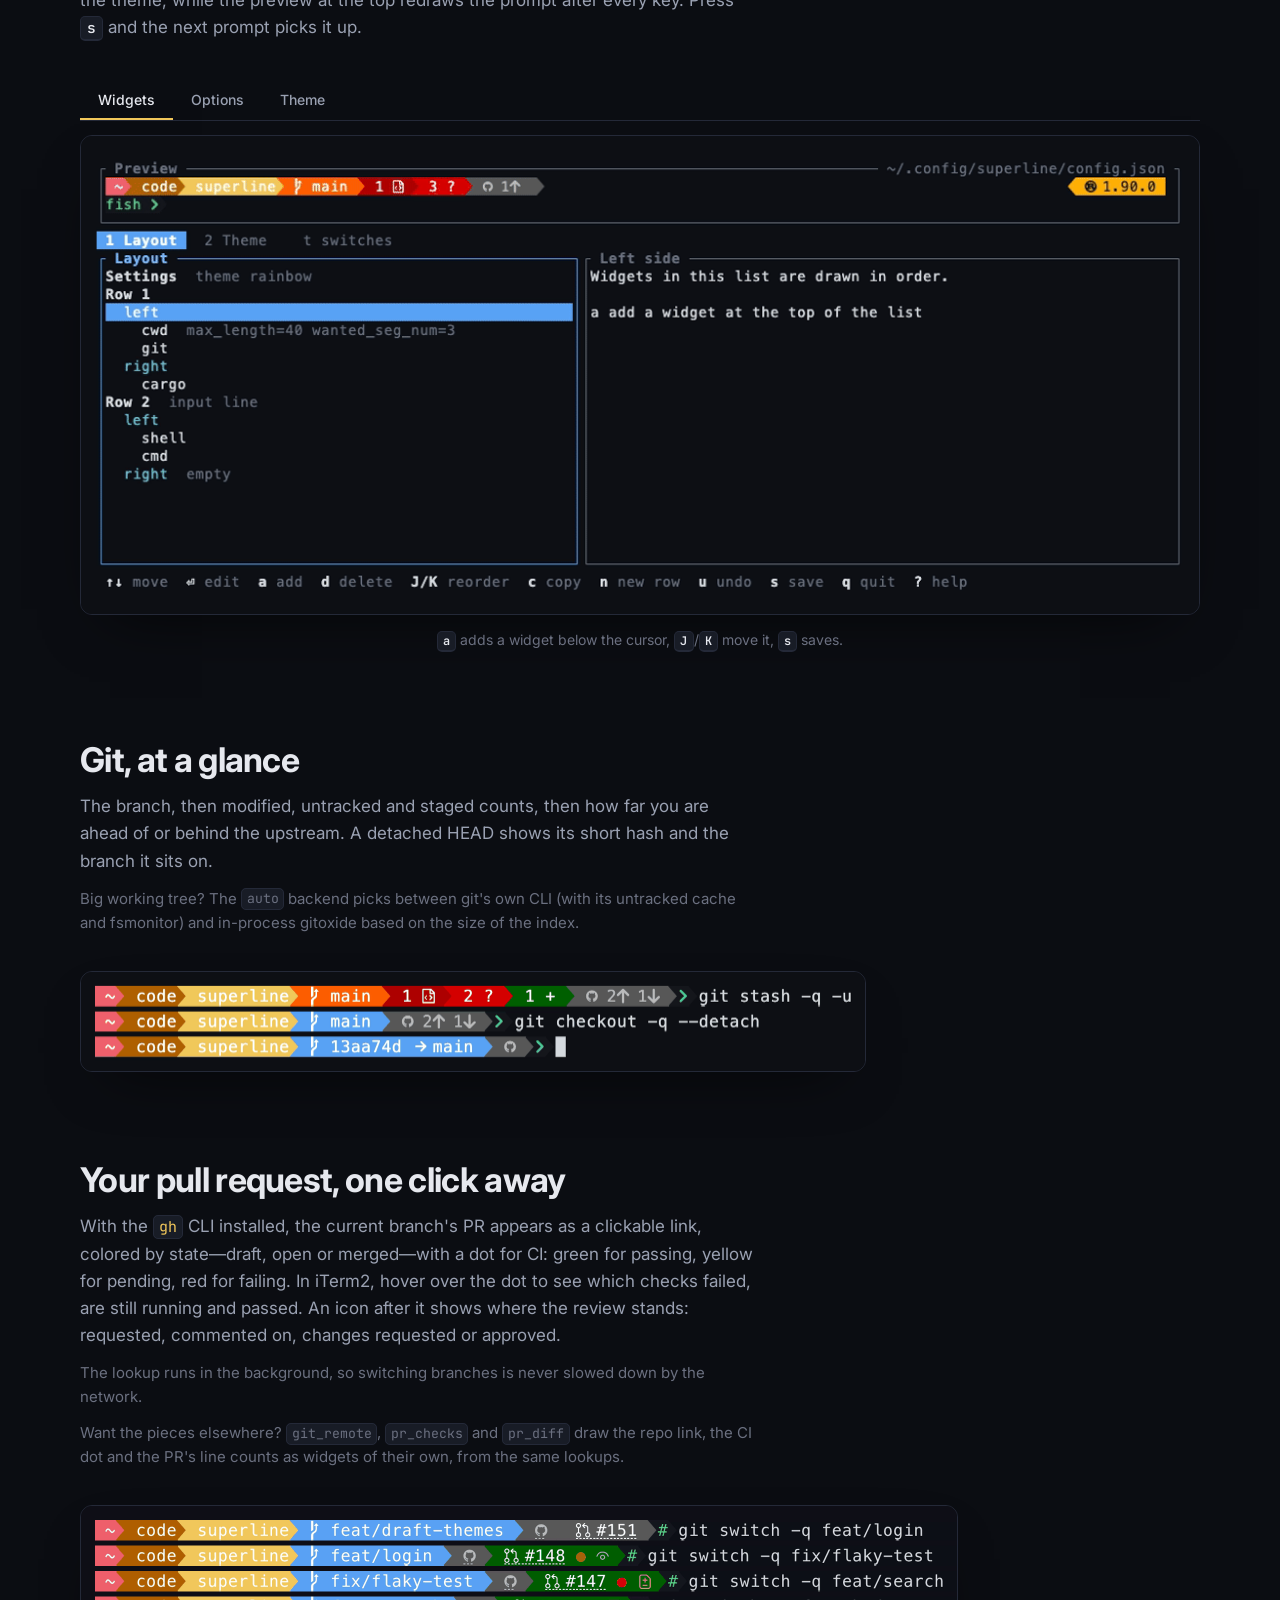
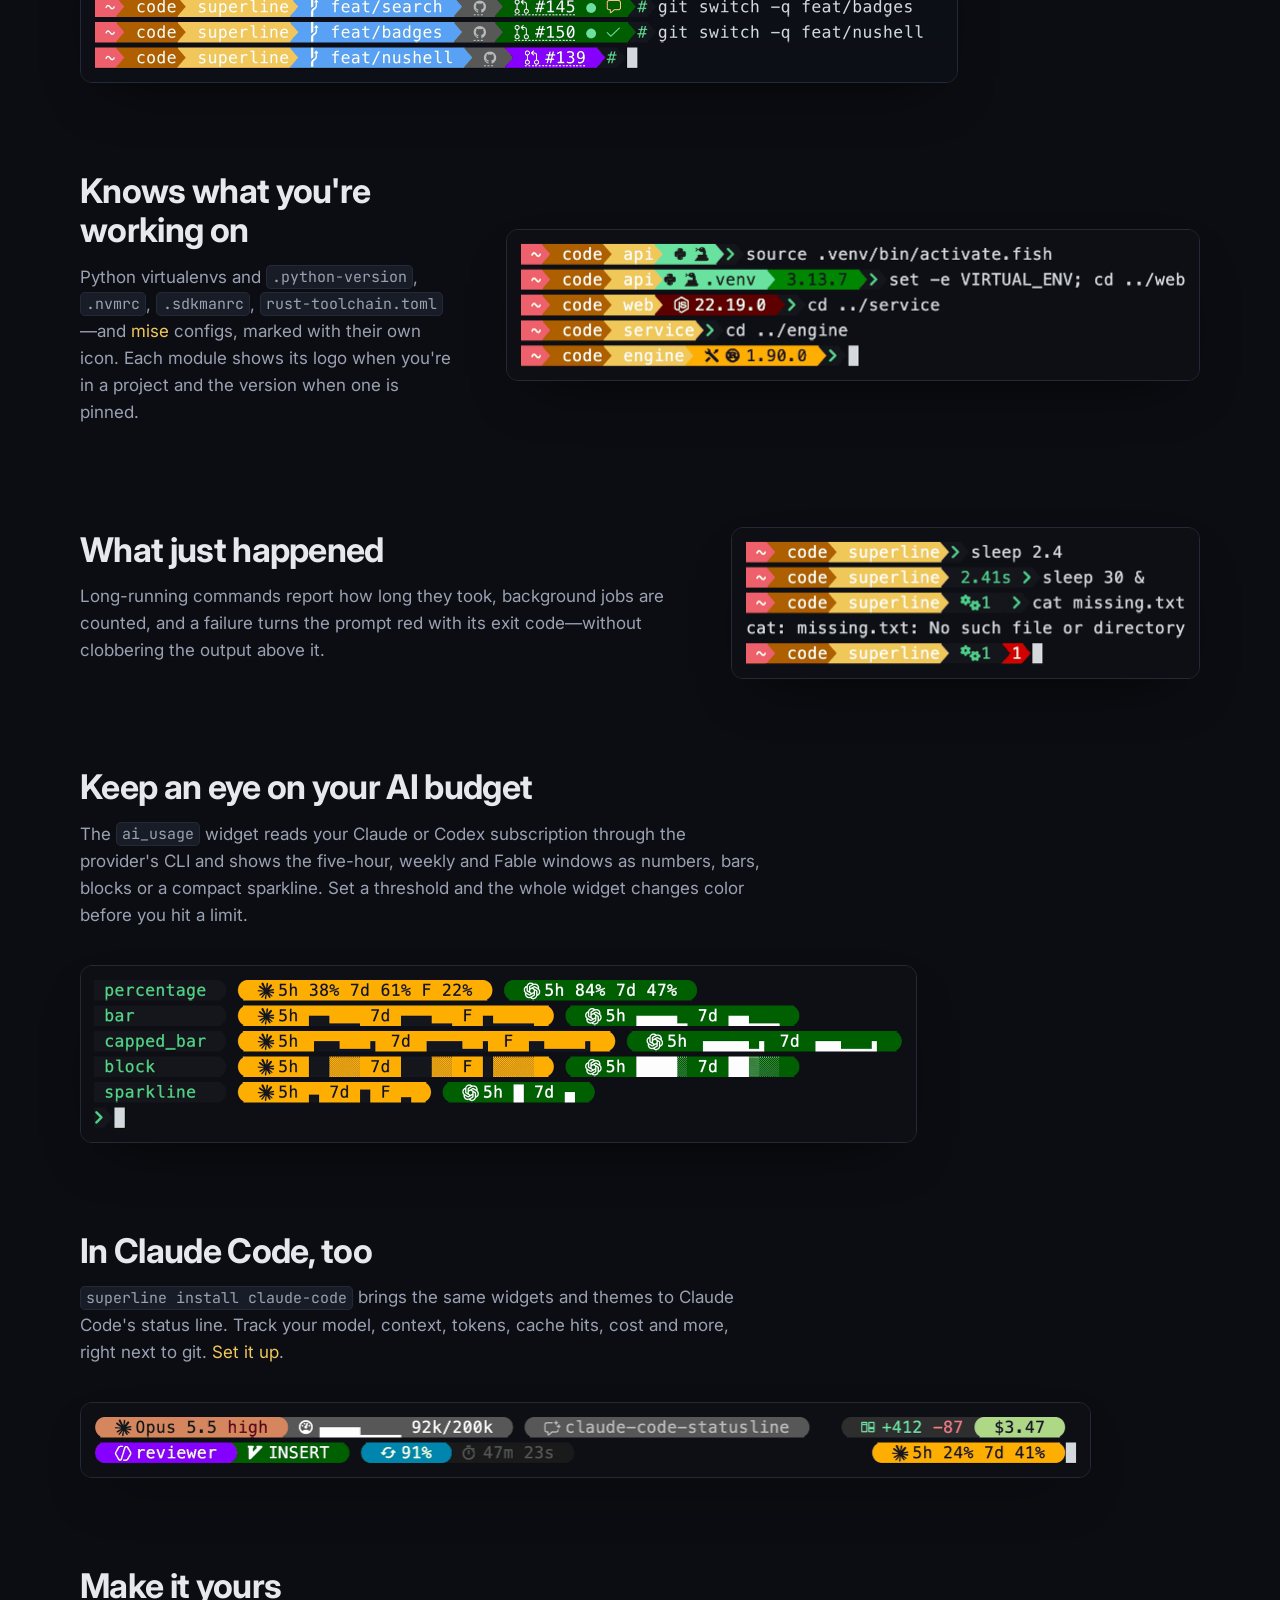
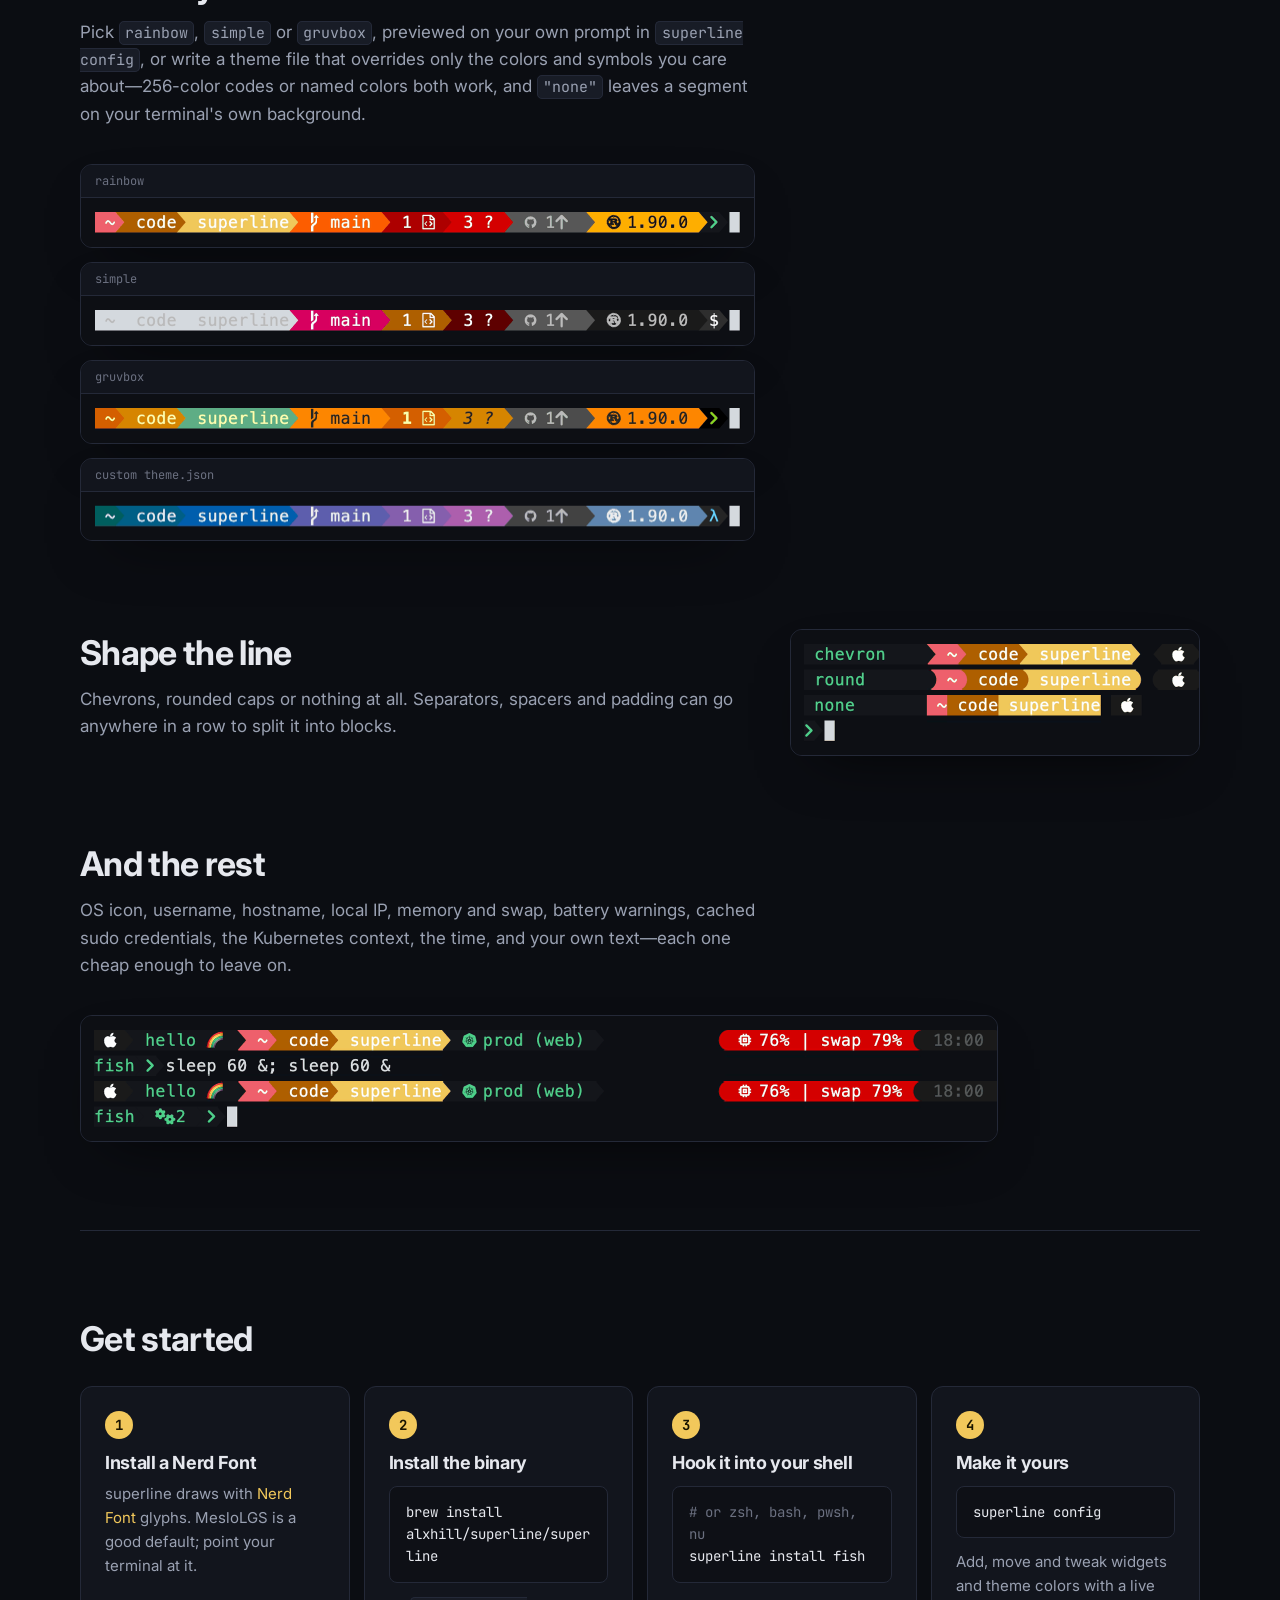
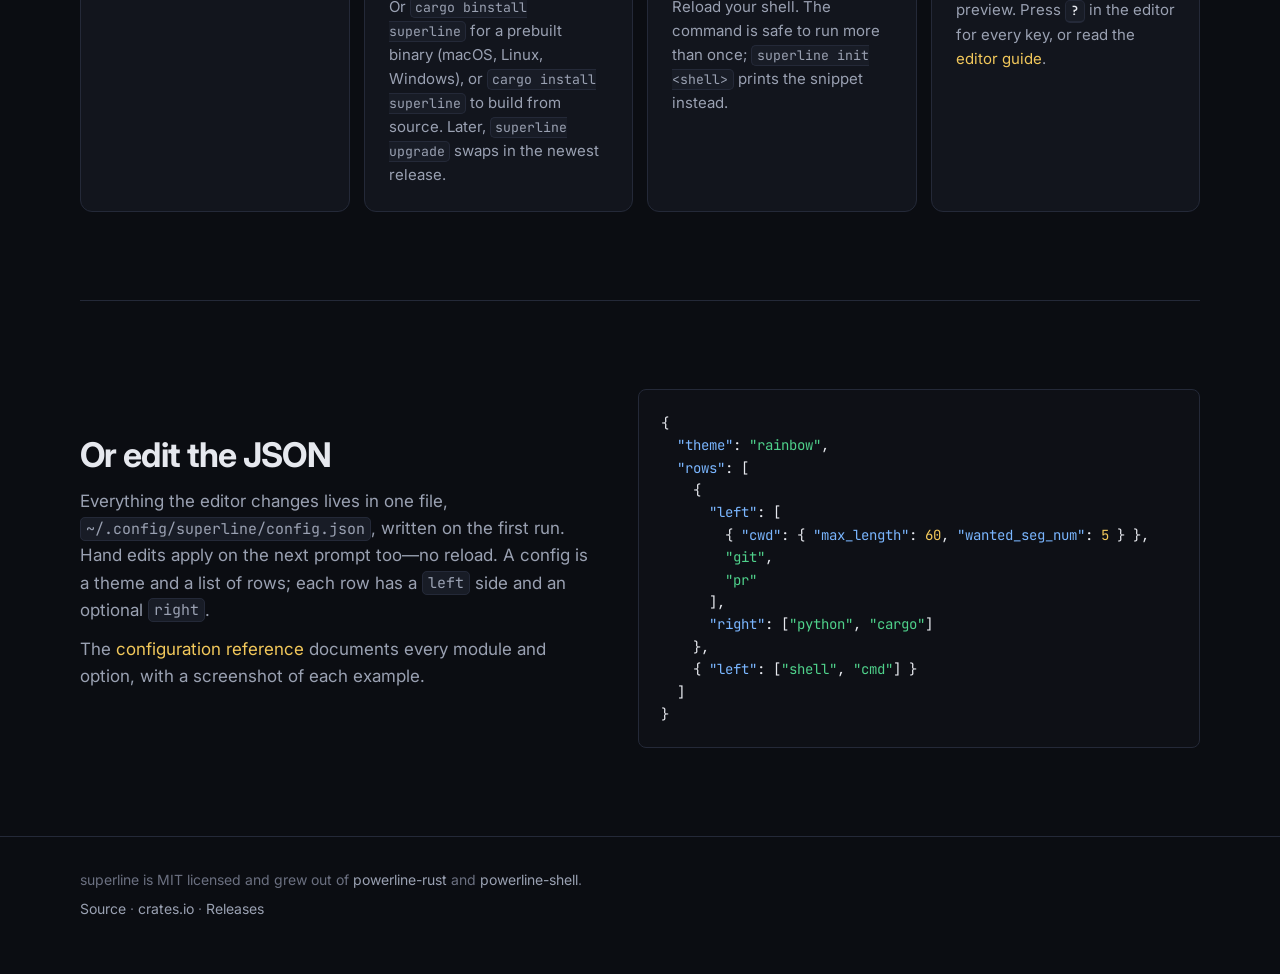
==== commit 536c0669: "feat: show the PR's review state as an icon next to the CI dot The pr widget now also asks gh for re" ====
--- a/site/index.html
+++ b/site/index.html
@@ -119,11 +119,17 @@
           <p>
             With the <a href="https://cli.github.com"><code>gh</code></a> CLI installed, the current branch's PR
             appears as a clickable link, colored by state&mdash;draft, open or merged&mdash;with a dot for CI:
-            green for passing, yellow for pending, red for failing.
+            green for passing, yellow for pending, red for failing. In iTerm2, hover over the dot to see which
+            checks failed, are still running and passed. An icon after it shows where the review stands:
+            requested, commented on, changes requested or approved.
           </p>
           <p class="note">The lookup runs in the background, so switching branches is never slowed down by the network.</p>
-        </div>
-        <figure class="term"><img src="img/pr.png" width="866" height="125" loading="lazy" alt="Four branches in turn: a gray draft PR #151, an open PR #148 with a yellow pending dot, an open PR #147 with a red failing dot, and a purple merged PR #139."></figure>
+          <p class="note">
+            Want the pieces elsewhere? <code>git_remote</code>, <code>pr_checks</code> and <code>pr_diff</code> draw the
+            repo link, the CI dot and the PR's line counts as widgets of their own, from the same lookups.
+          </p>
+        </div>
+        <figure class="term"><img src="img/pr.png" width="876" height="176" loading="lazy" alt="Six branches in turn: a gray draft PR #151, an open PR #148 with a yellow pending dot and an eye for a requested review, an open PR #147 with a red failing dot and a red changes-requested icon, an open PR #145 with a green dot and a yellow comment icon, an open PR #150 with a green dot and a green approved check, and a purple merged PR #139."></figure>
       </article>
 
       <article class="feature split">
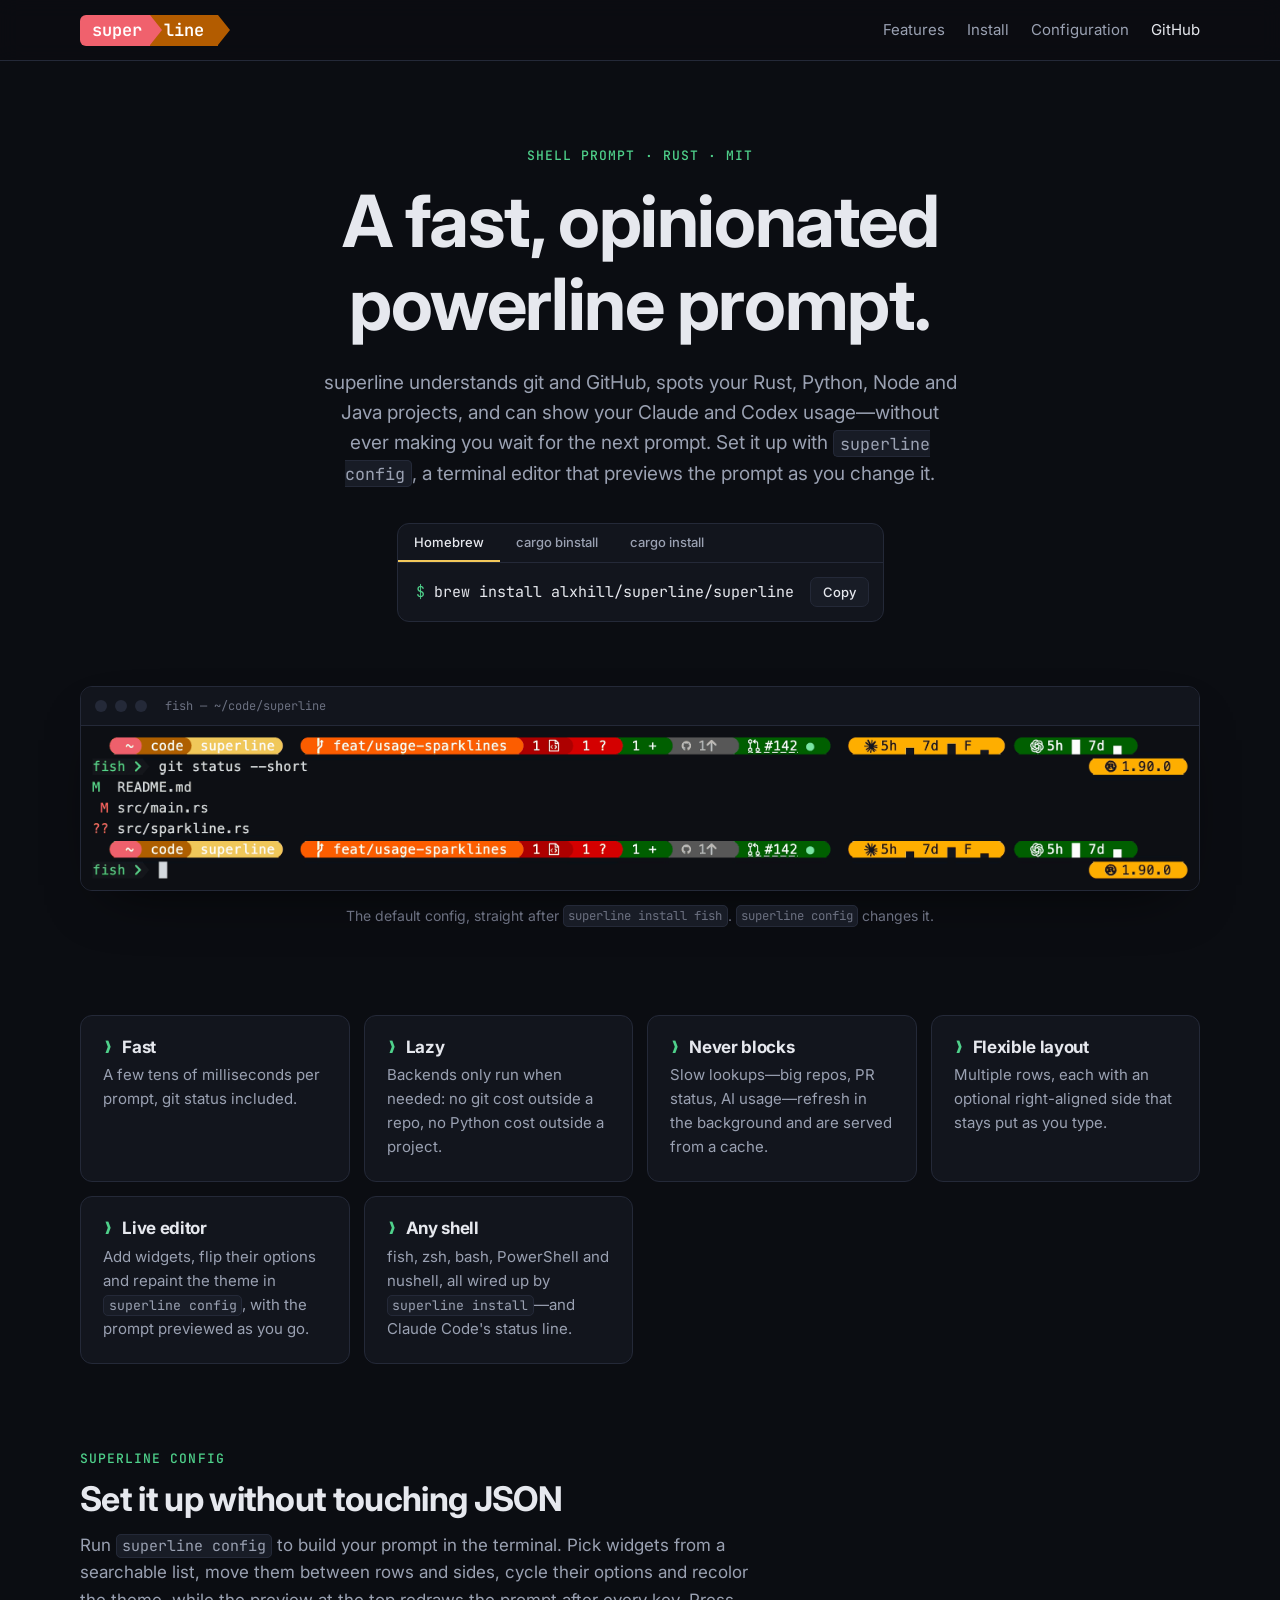
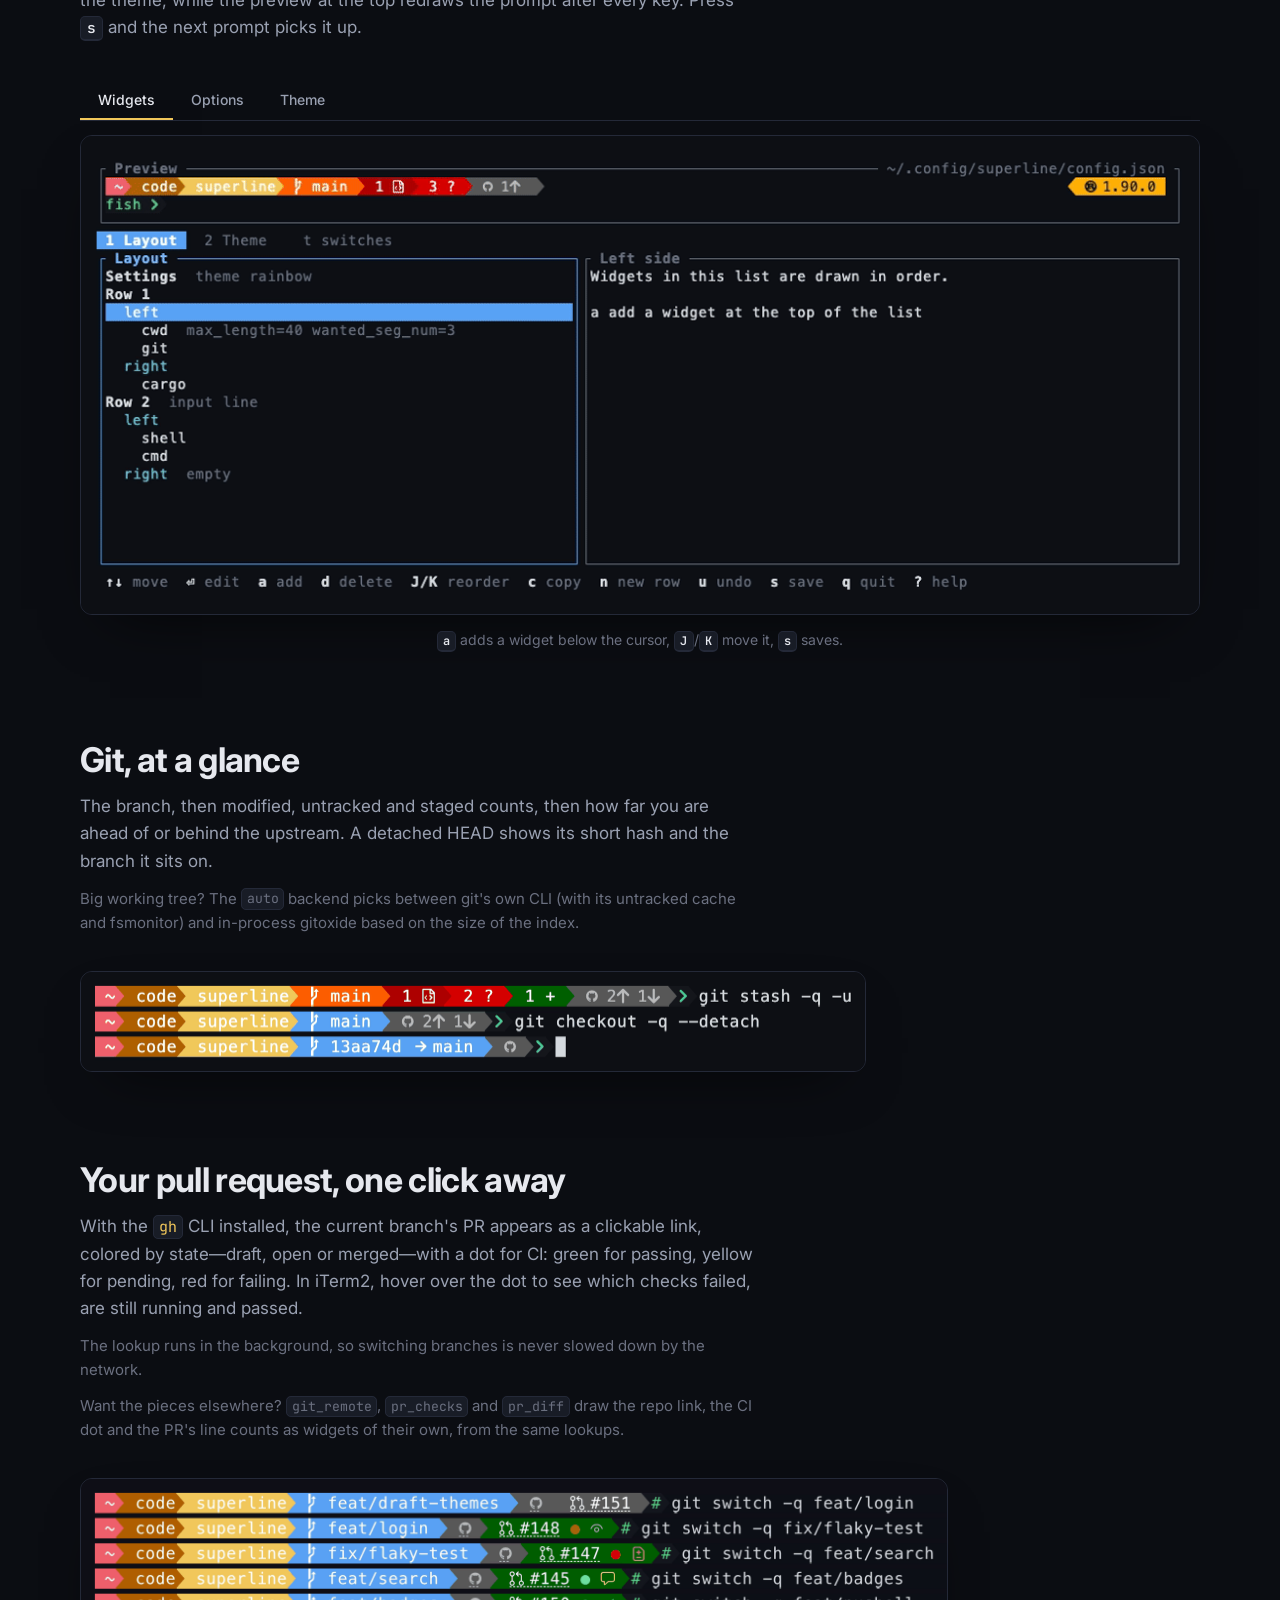
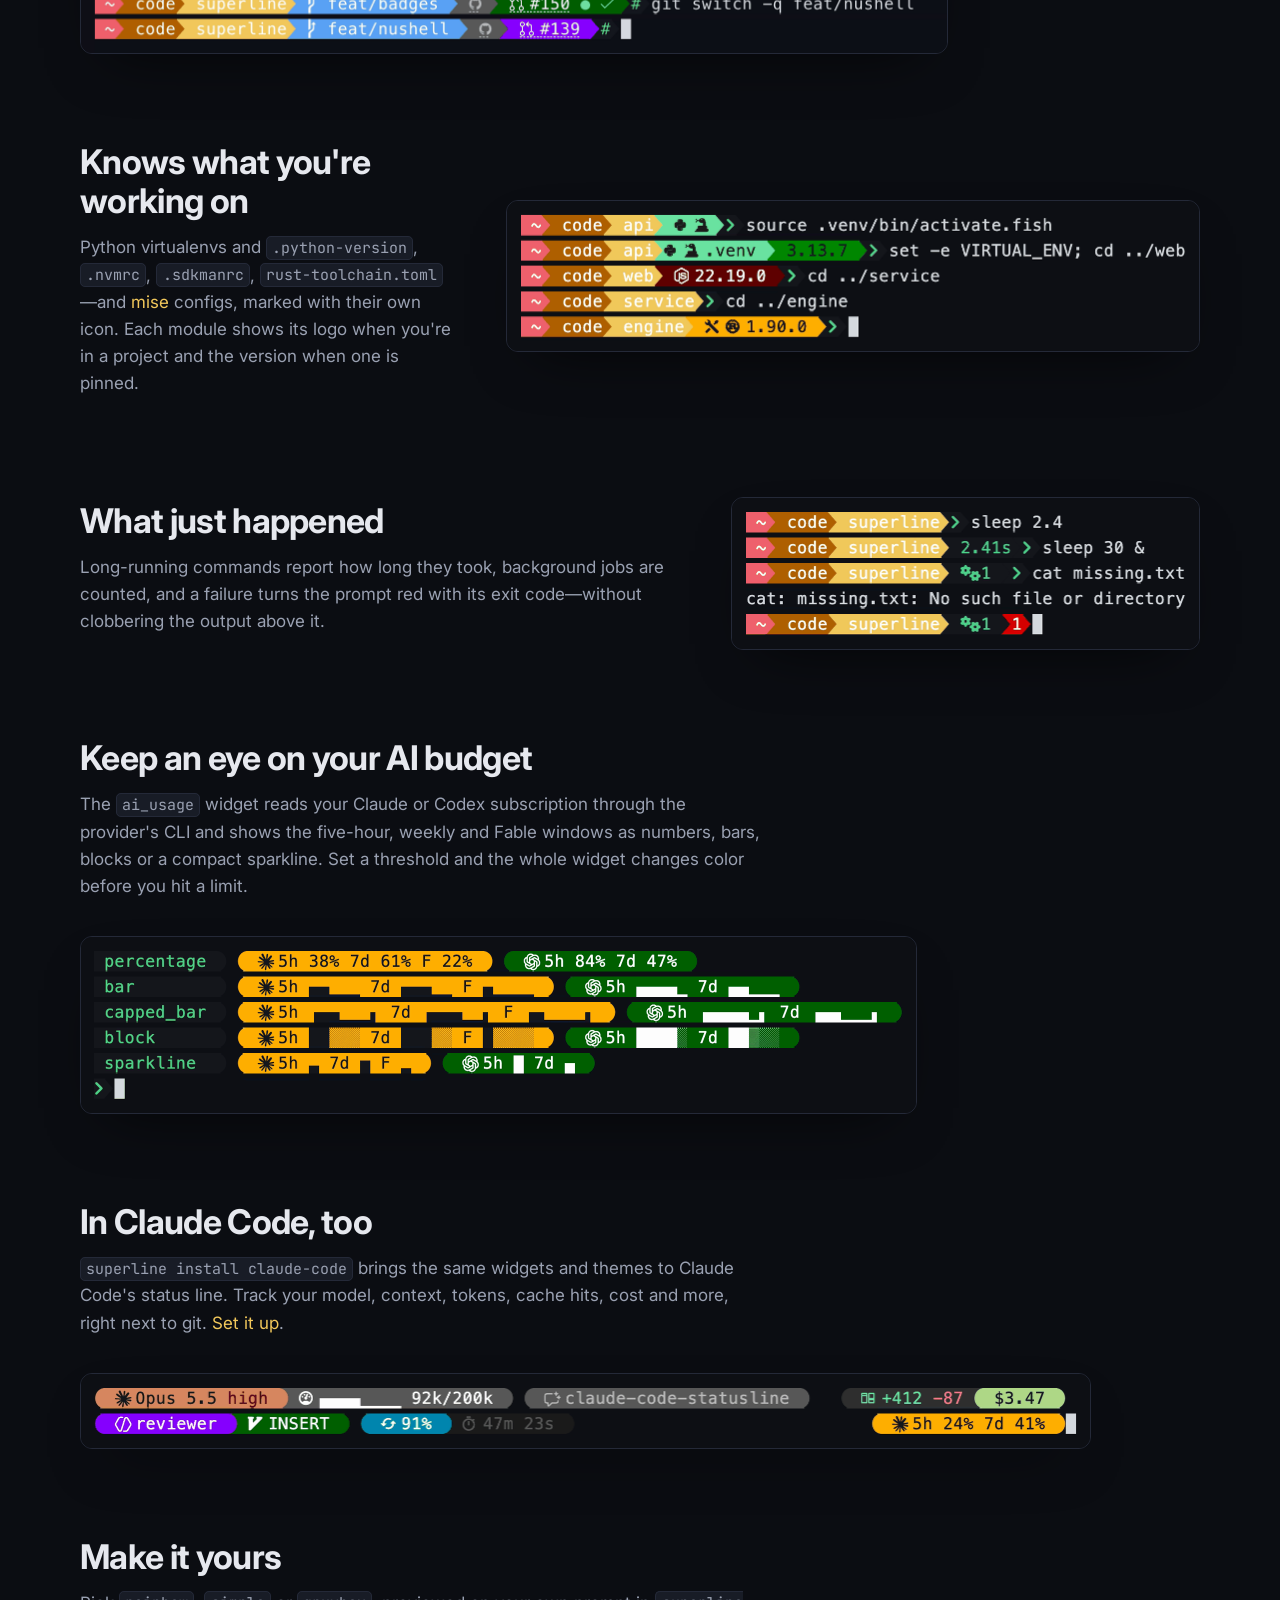
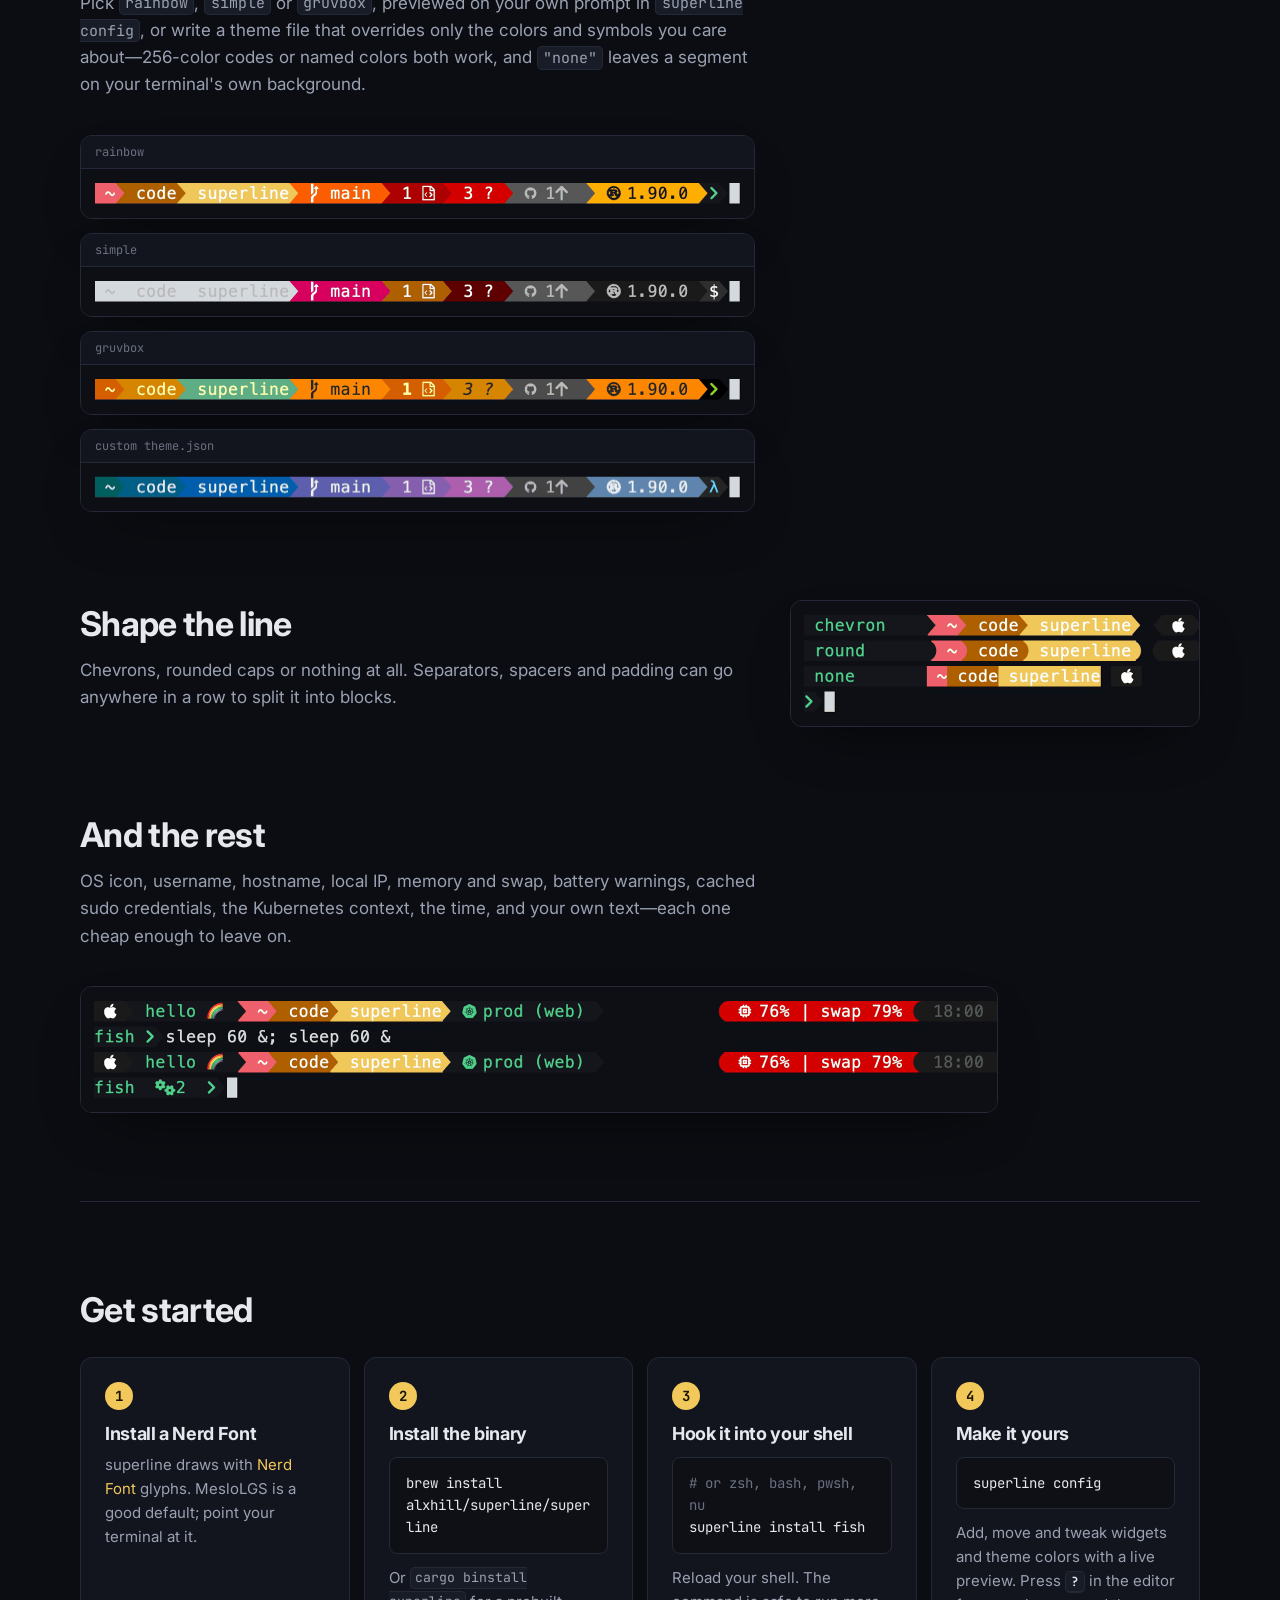
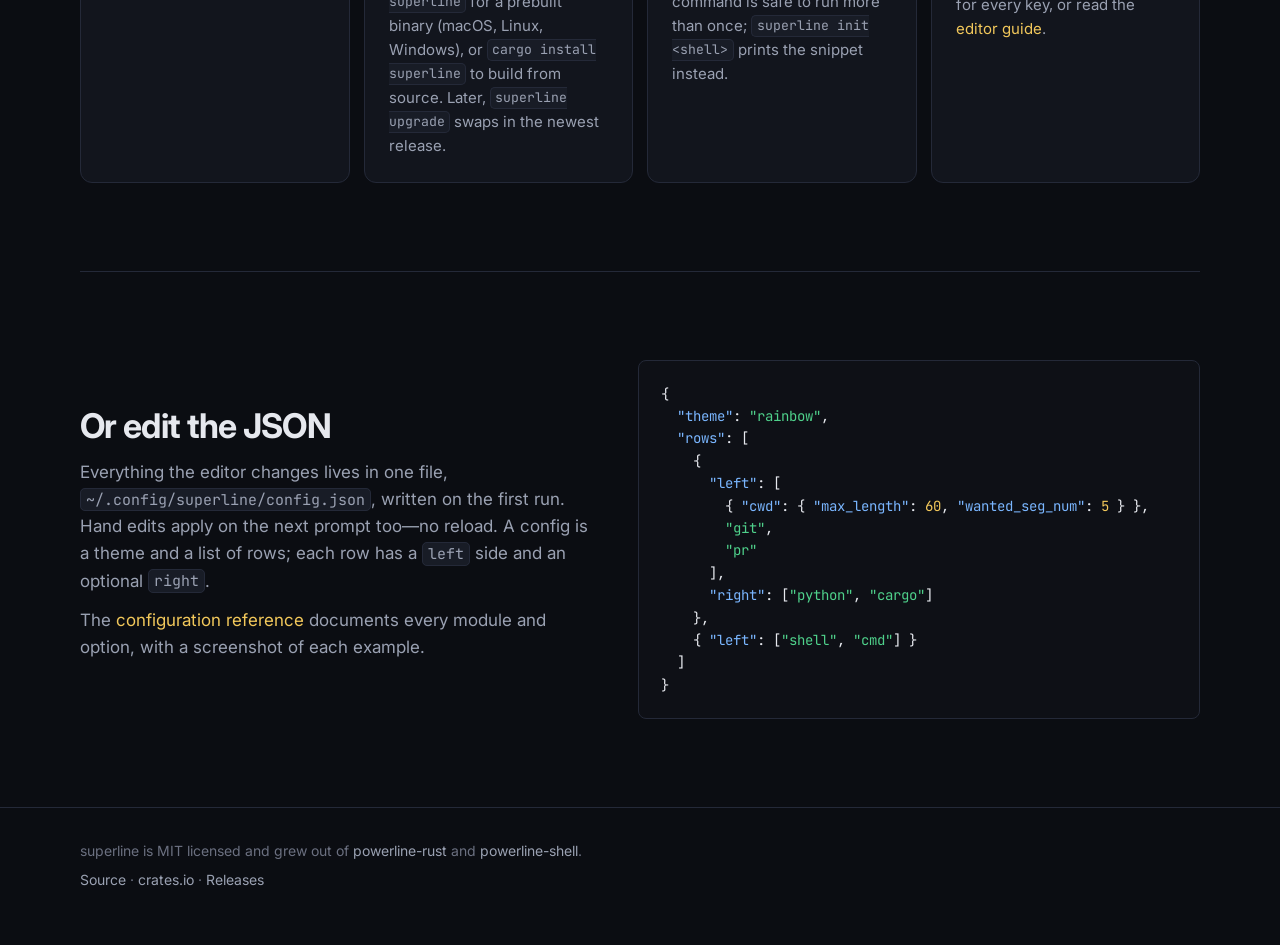
==== commit 65db9b88: "feat: split the git and pr widgets into git_remote and pr_checks `git_remote` draws the git widget's" ====
--- a/site/index.html
+++ b/site/index.html
@@ -120,8 +120,7 @@
             With the <a href="https://cli.github.com"><code>gh</code></a> CLI installed, the current branch's PR
             appears as a clickable link, colored by state&mdash;draft, open or merged&mdash;with a dot for CI:
             green for passing, yellow for pending, red for failing. In iTerm2, hover over the dot to see which
-            checks failed, are still running and passed. An icon after it shows where the review stands:
-            requested, commented on, changes requested or approved.
+            checks failed, are still running and passed.
           </p>
           <p class="note">The lookup runs in the background, so switching branches is never slowed down by the network.</p>
           <p class="note">
@@ -129,7 +128,7 @@
             repo link, the CI dot and the PR's line counts as widgets of their own, from the same lookups.
           </p>
         </div>
-        <figure class="term"><img src="img/pr.png" width="876" height="176" loading="lazy" alt="Six branches in turn: a gray draft PR #151, an open PR #148 with a yellow pending dot and an eye for a requested review, an open PR #147 with a red failing dot and a red changes-requested icon, an open PR #145 with a green dot and a yellow comment icon, an open PR #150 with a green dot and a green approved check, and a purple merged PR #139."></figure>
+        <figure class="term"><img src="img/pr.png" width="866" height="125" loading="lazy" alt="Four branches in turn: a gray draft PR #151, an open PR #148 with a yellow pending dot, an open PR #147 with a red failing dot, and a purple merged PR #139."></figure>
       </article>
 
       <article class="feature split">
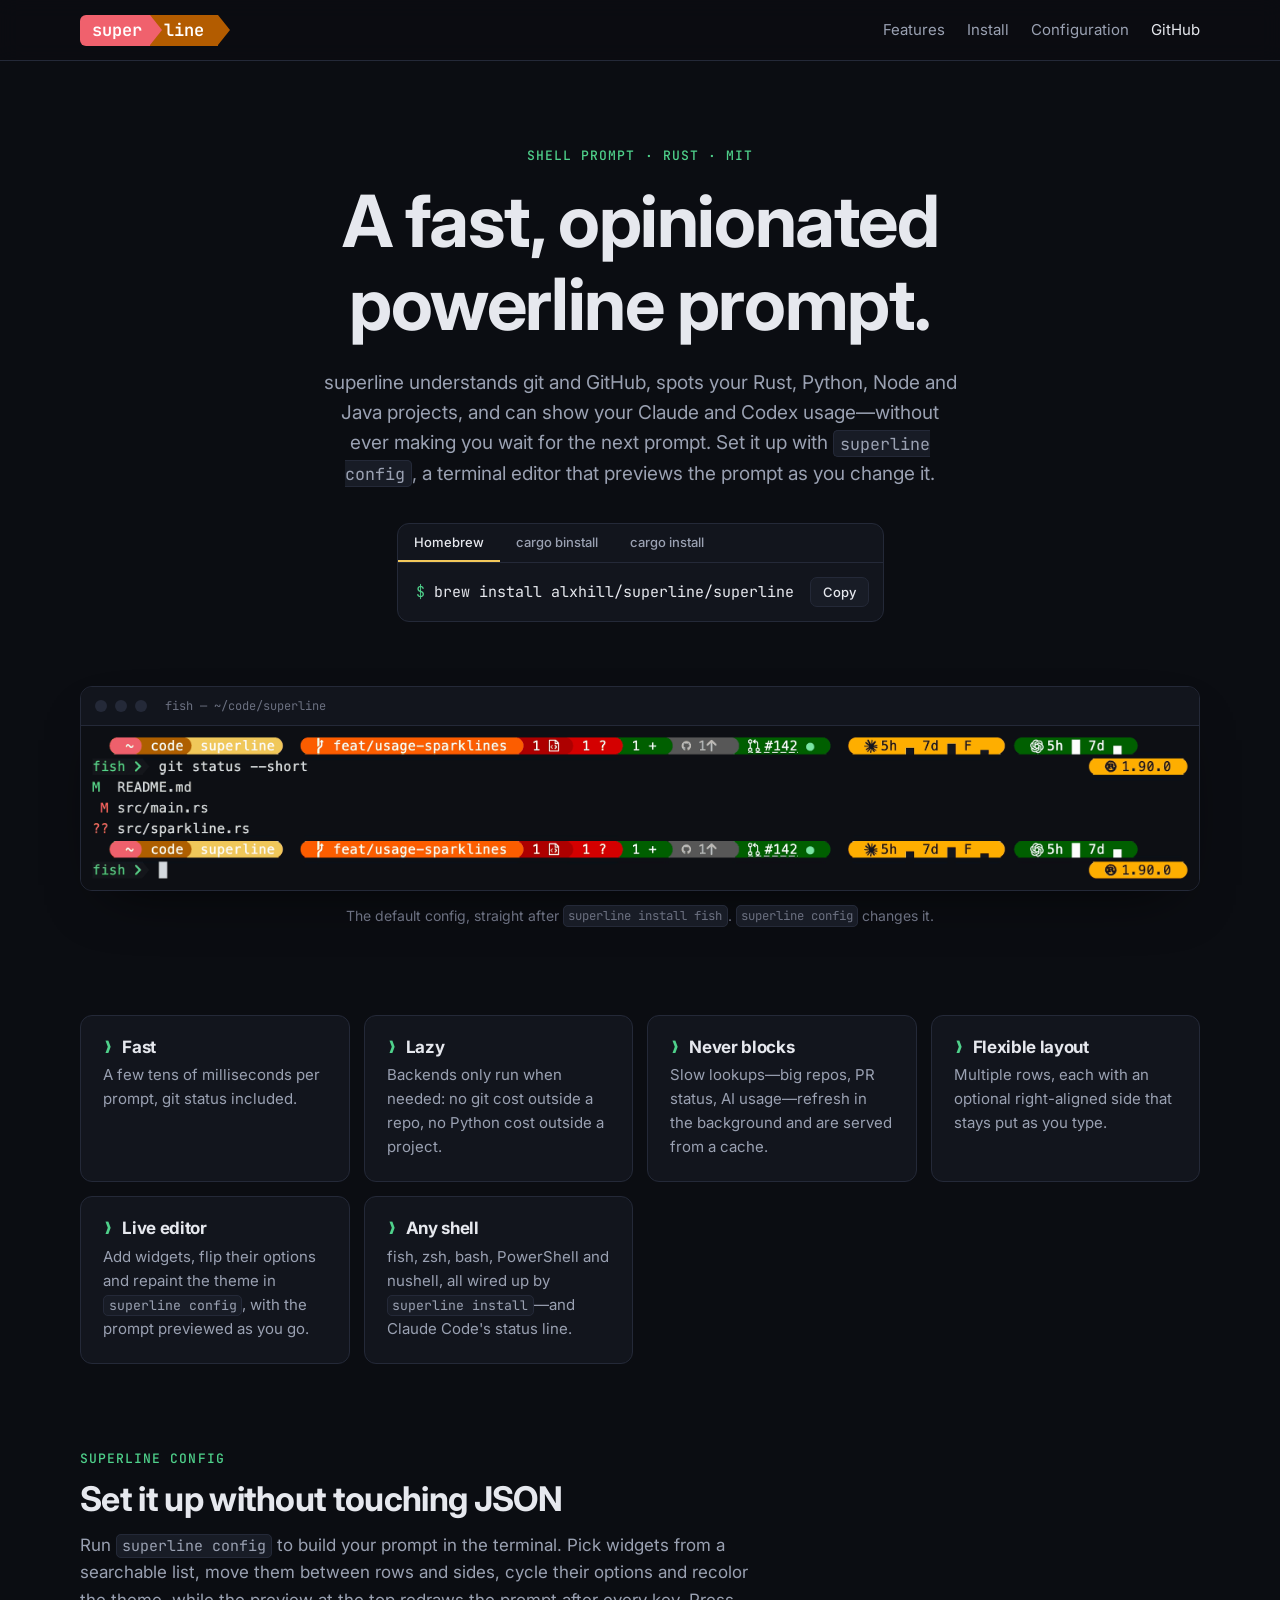
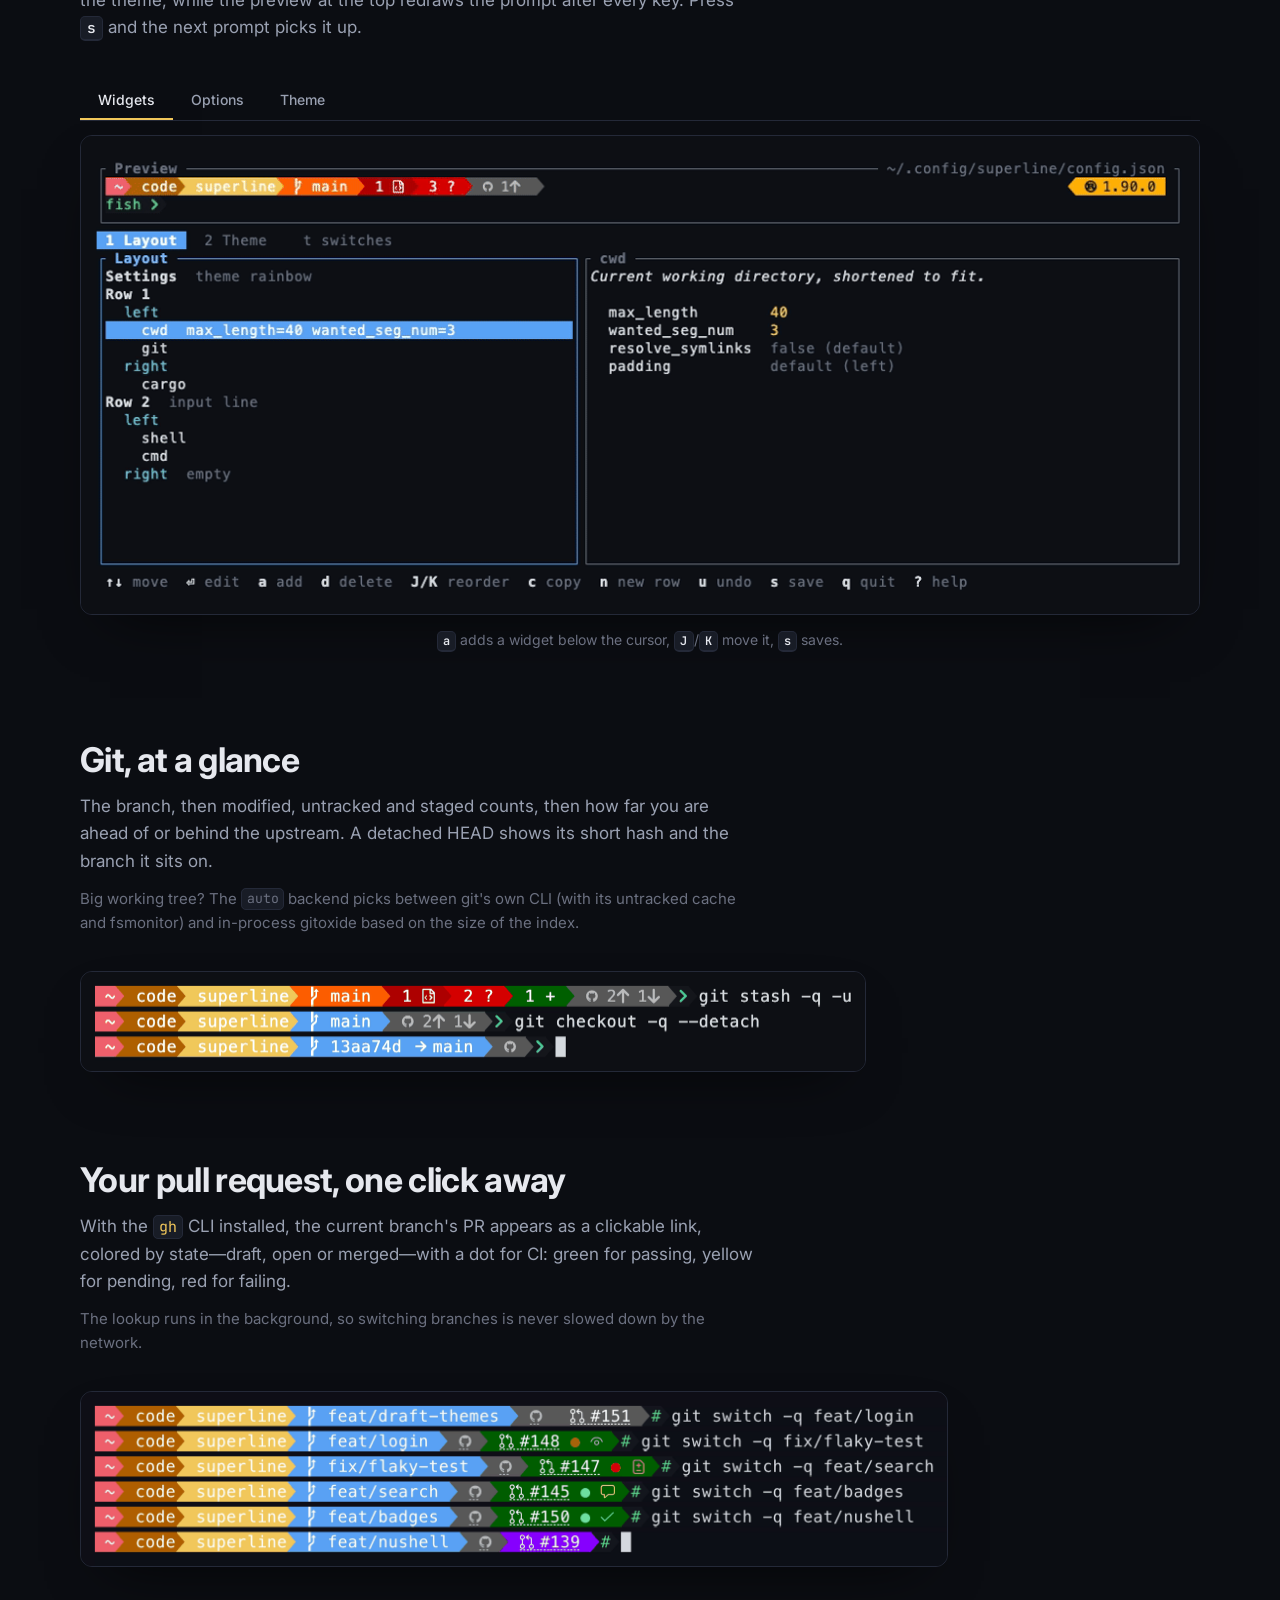
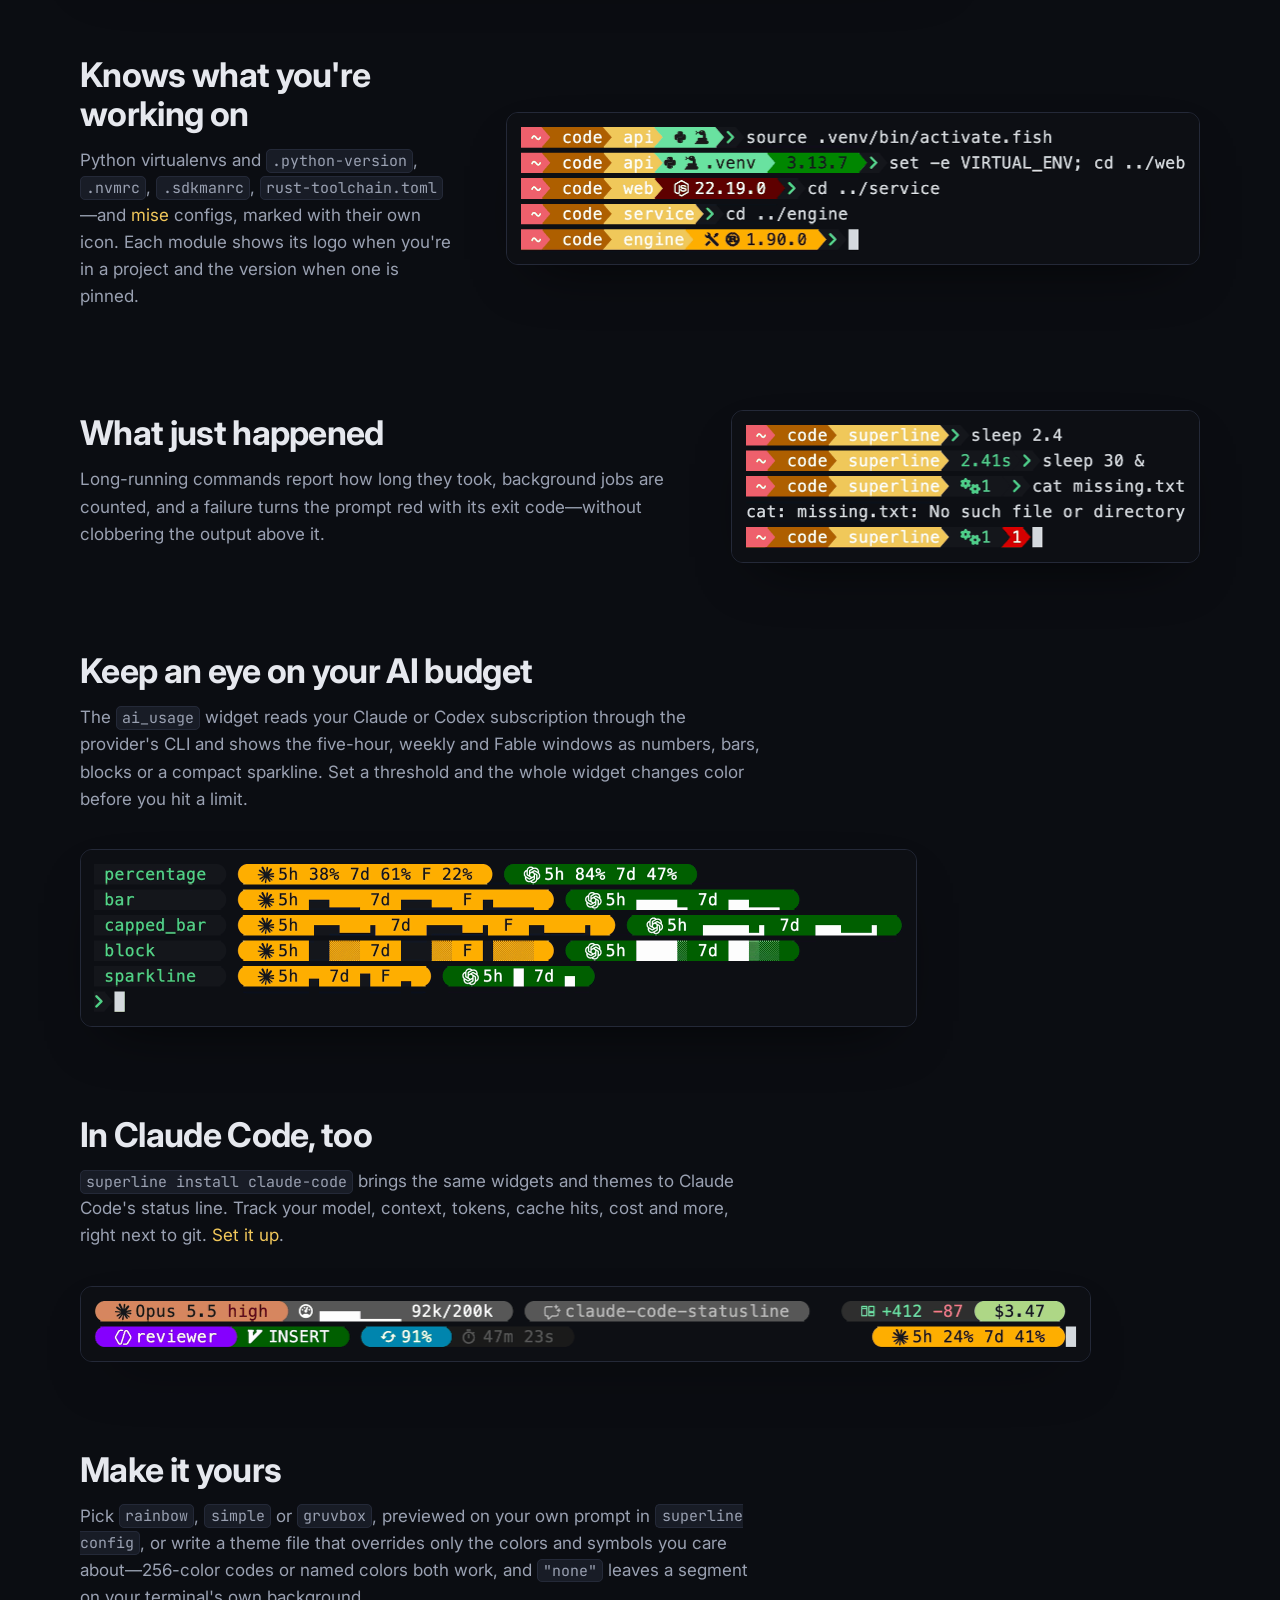
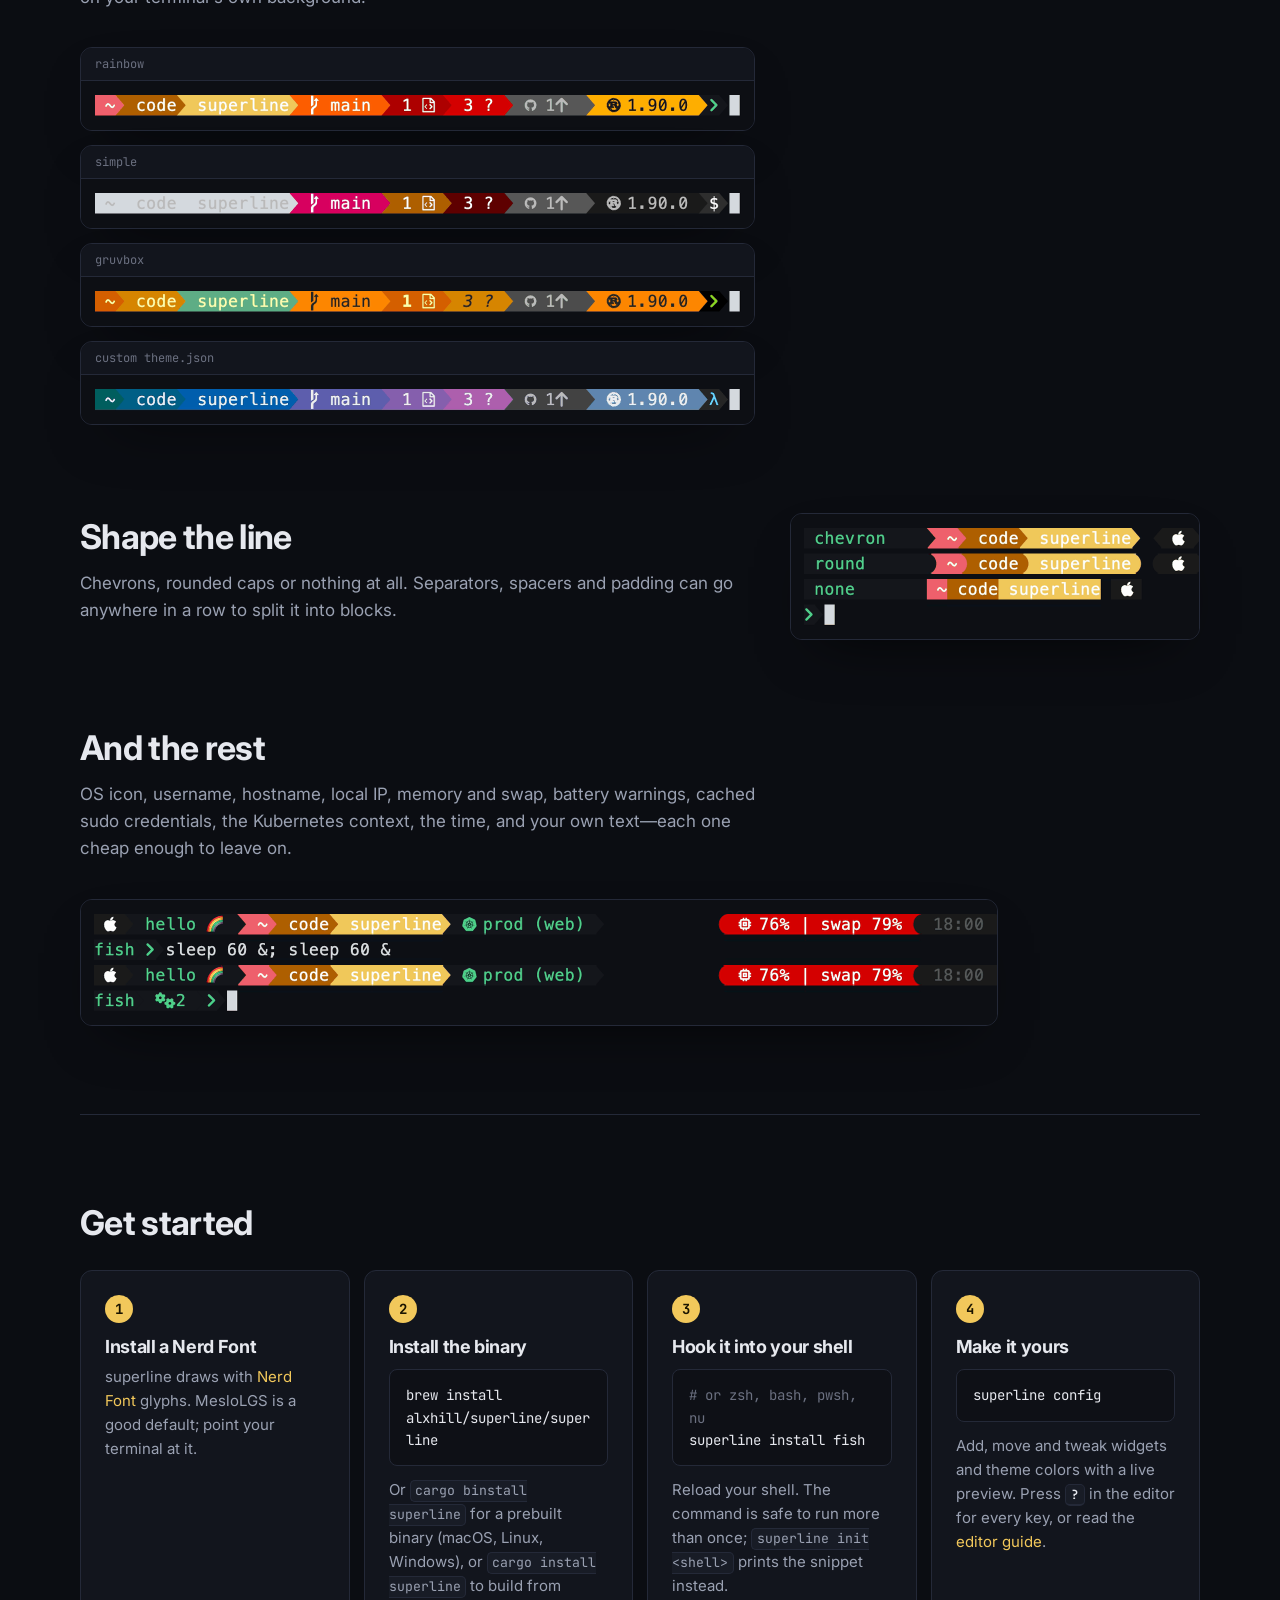
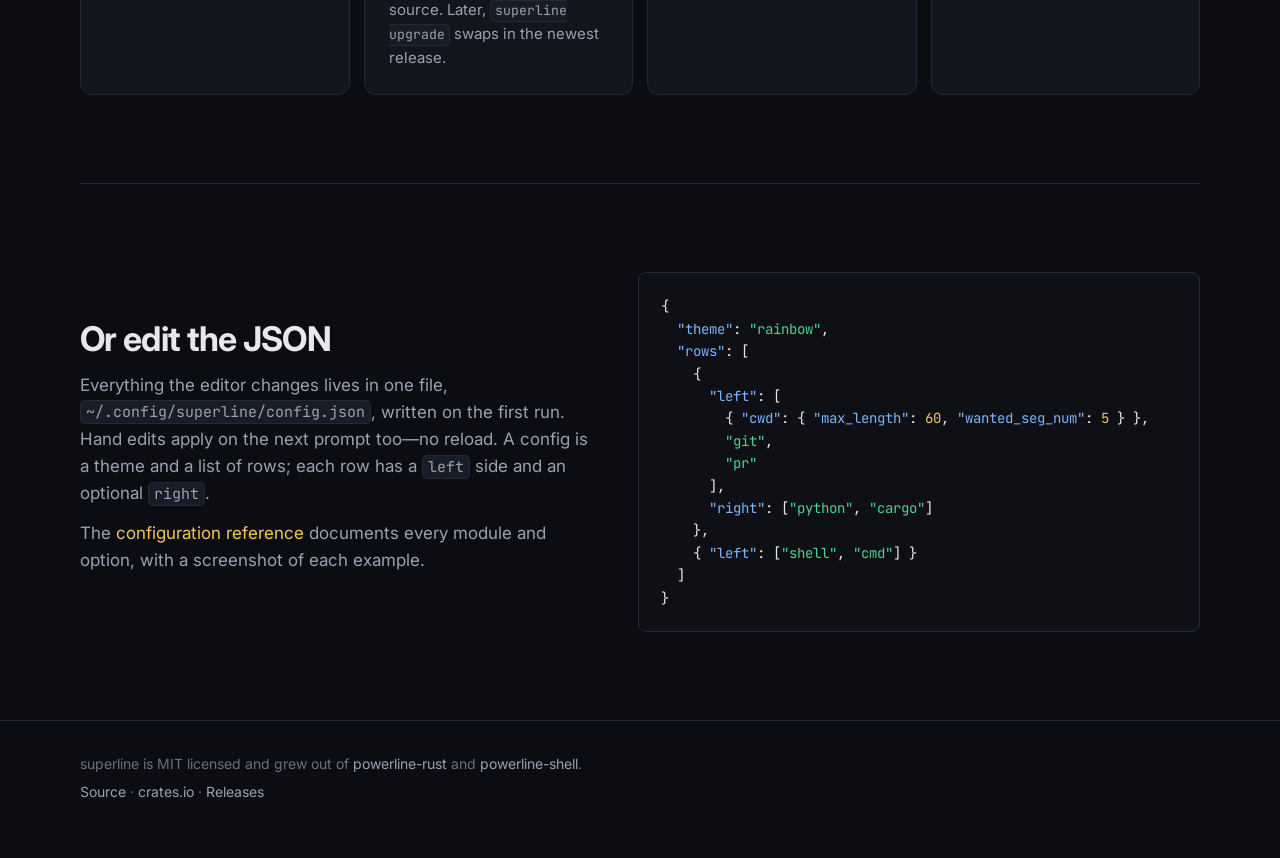
==== commit e414717d: "feat: support "none" as a theme colour for the terminal's own background (#217) Co-authored-by: Clau" ====
--- a/site/index.html
+++ b/site/index.html
@@ -119,14 +119,9 @@
           <p>
             With the <a href="https://cli.github.com"><code>gh</code></a> CLI installed, the current branch's PR
             appears as a clickable link, colored by state&mdash;draft, open or merged&mdash;with a dot for CI:
-            green for passing, yellow for pending, red for failing. In iTerm2, hover over the dot to see which
-            checks failed, are still running and passed.
+            green for passing, yellow for pending, red for failing.
           </p>
           <p class="note">The lookup runs in the background, so switching branches is never slowed down by the network.</p>
-          <p class="note">
-            Want the pieces elsewhere? <code>git_remote</code>, <code>pr_checks</code> and <code>pr_diff</code> draw the
-            repo link, the CI dot and the PR's line counts as widgets of their own, from the same lookups.
-          </p>
         </div>
         <figure class="term"><img src="img/pr.png" width="866" height="125" loading="lazy" alt="Four branches in turn: a gray draft PR #151, an open PR #148 with a yellow pending dot, an open PR #147 with a red failing dot, and a purple merged PR #139."></figure>
       </article>
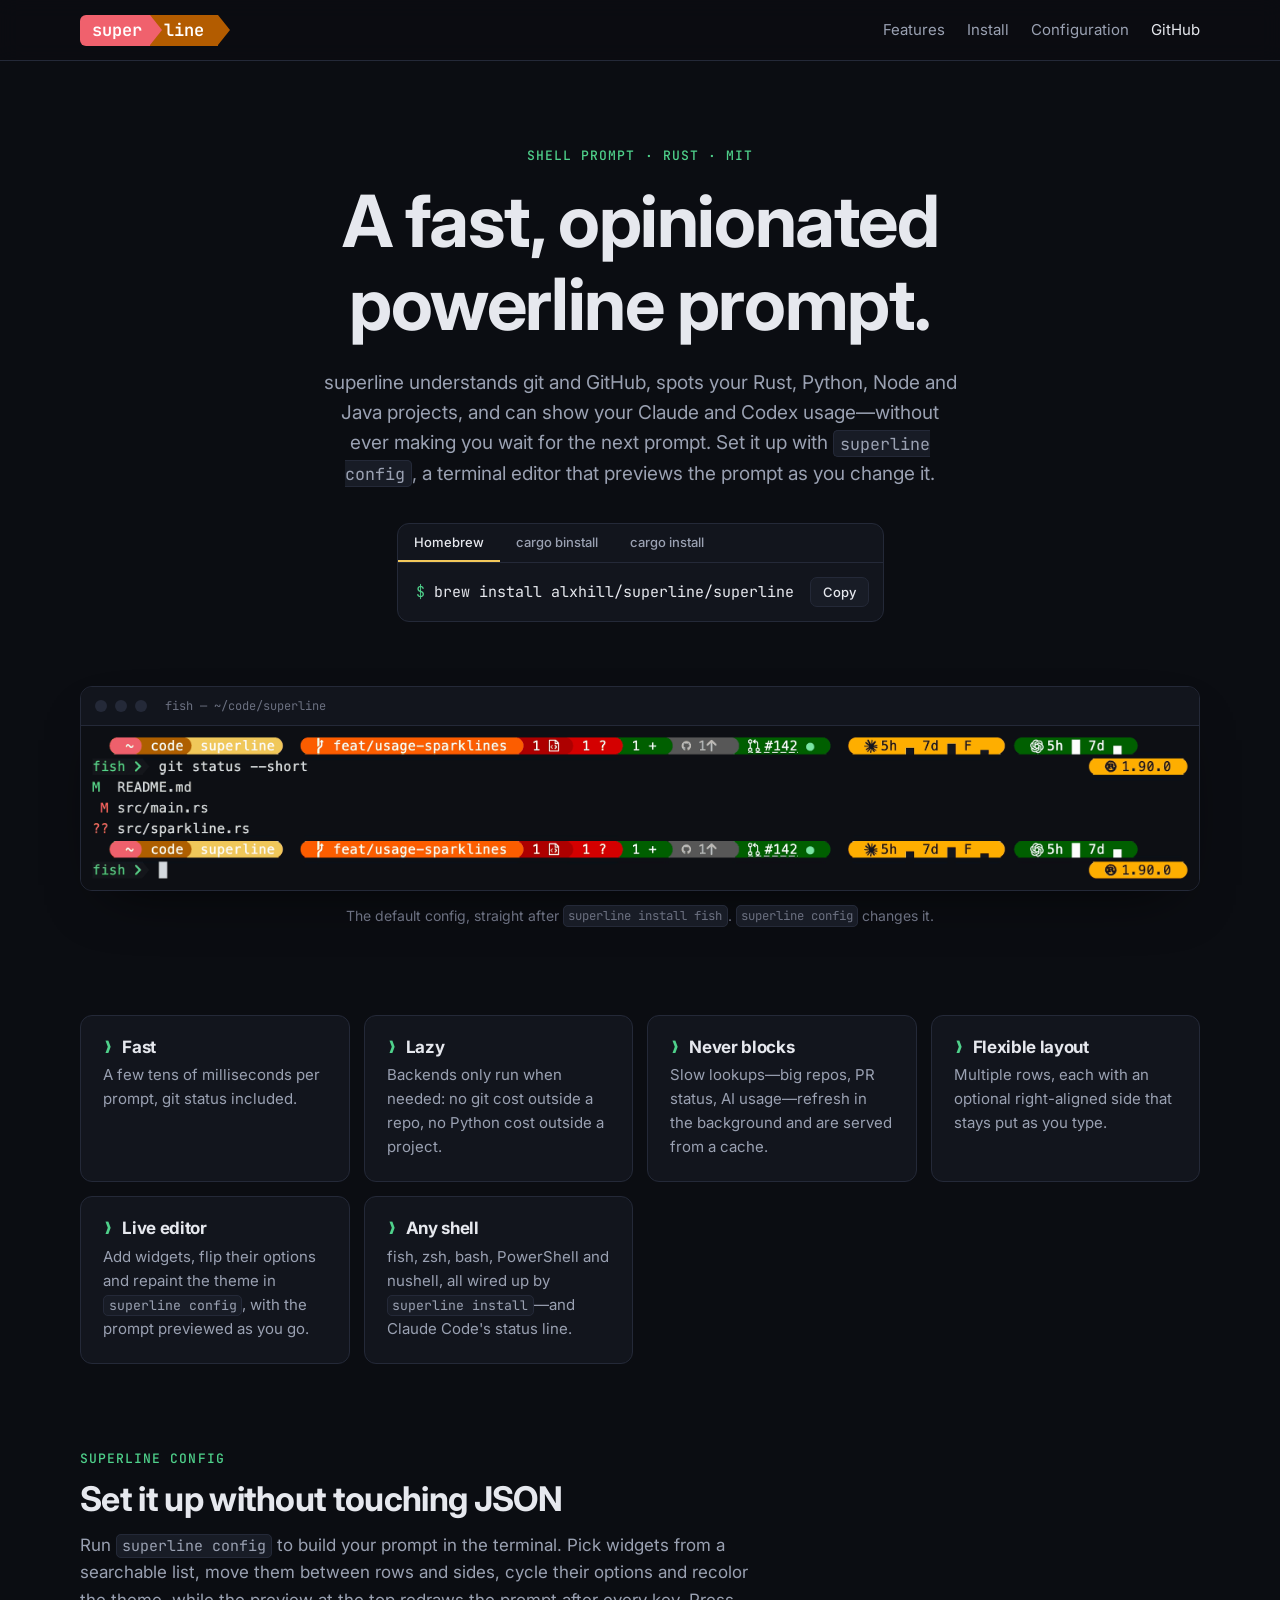
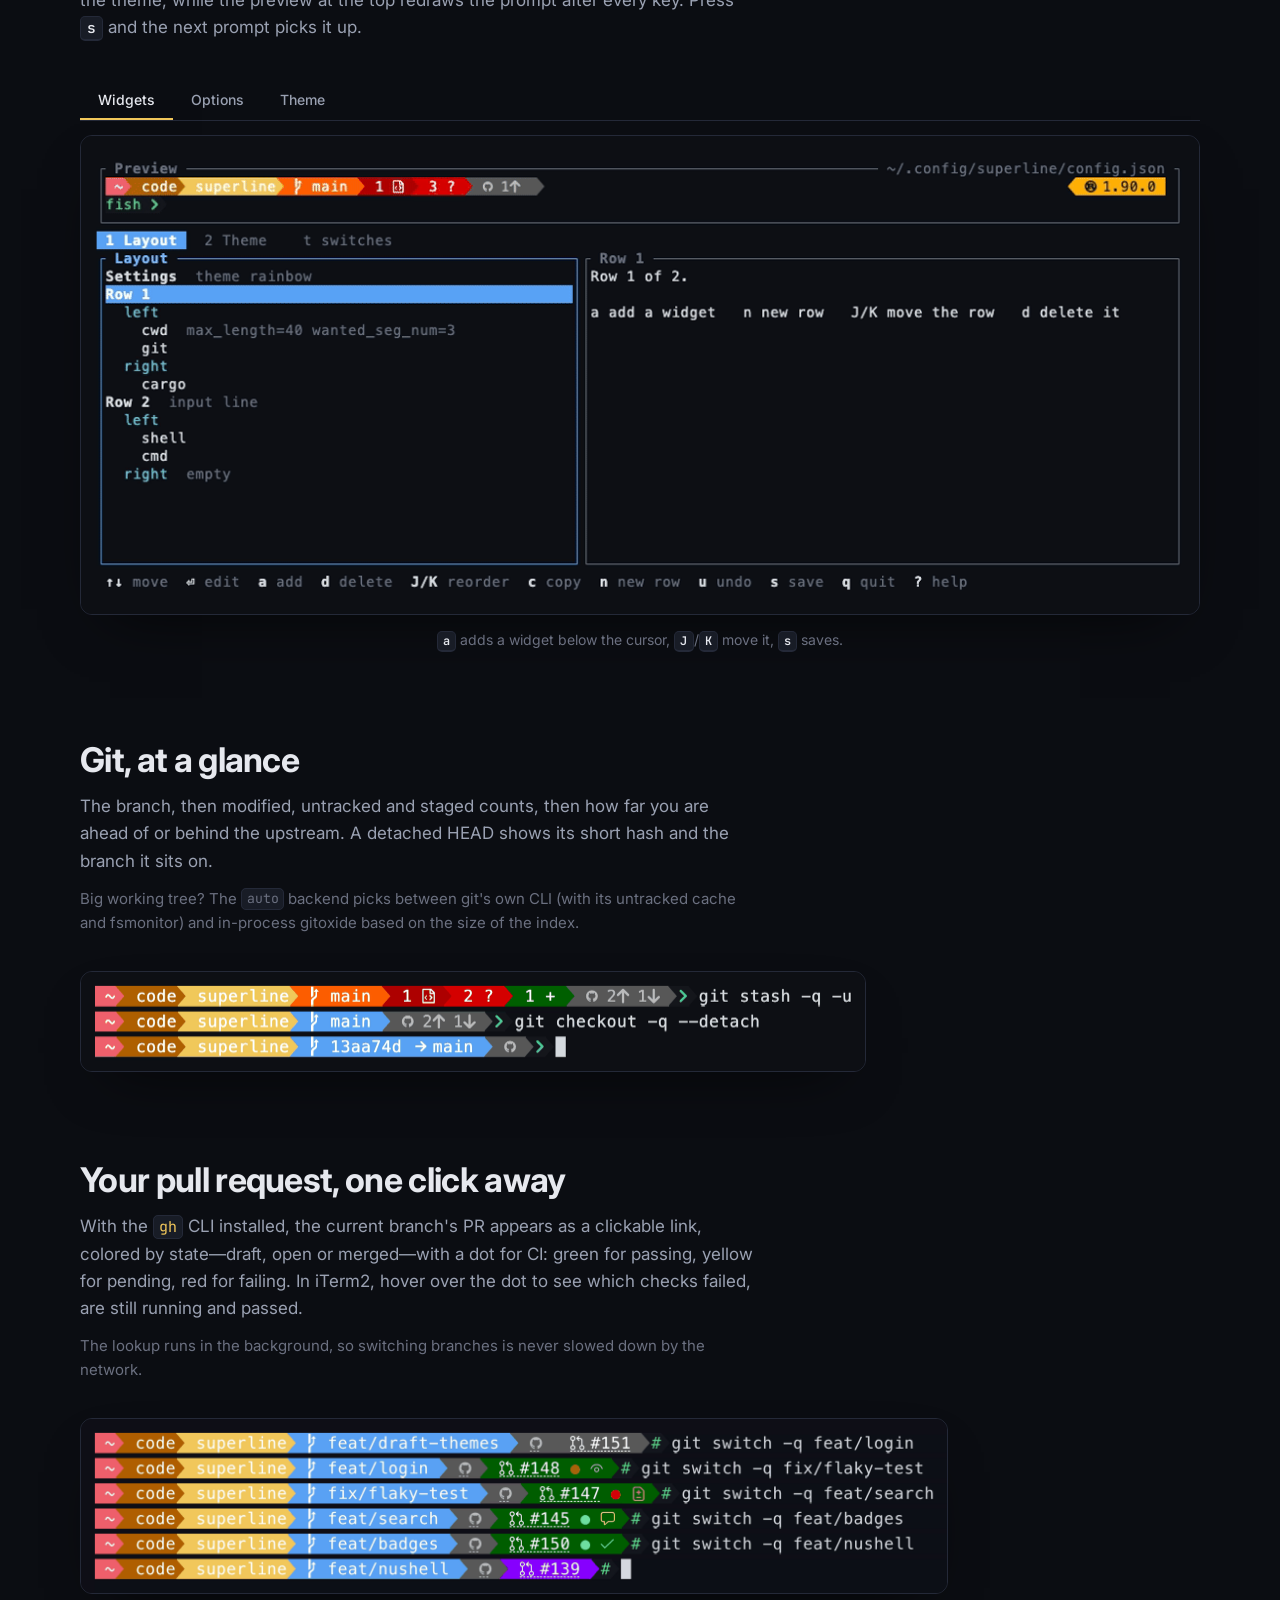
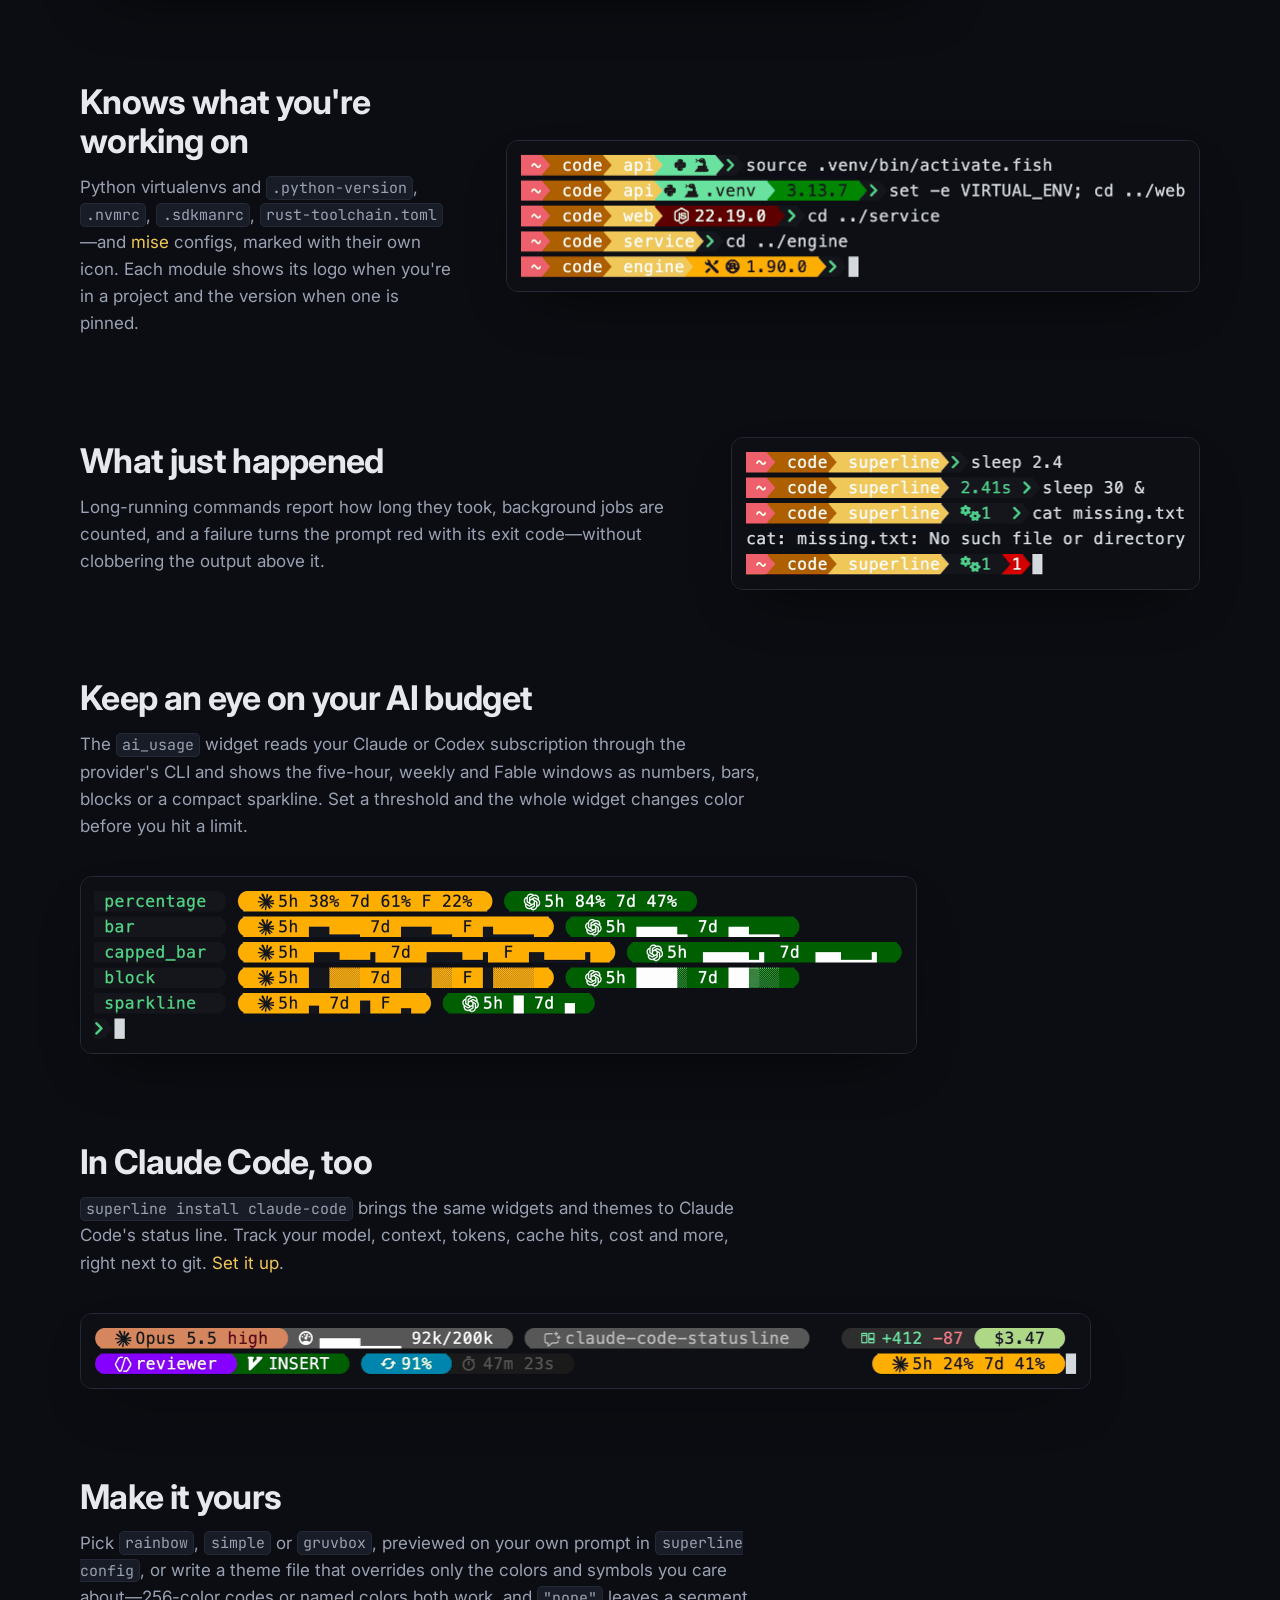
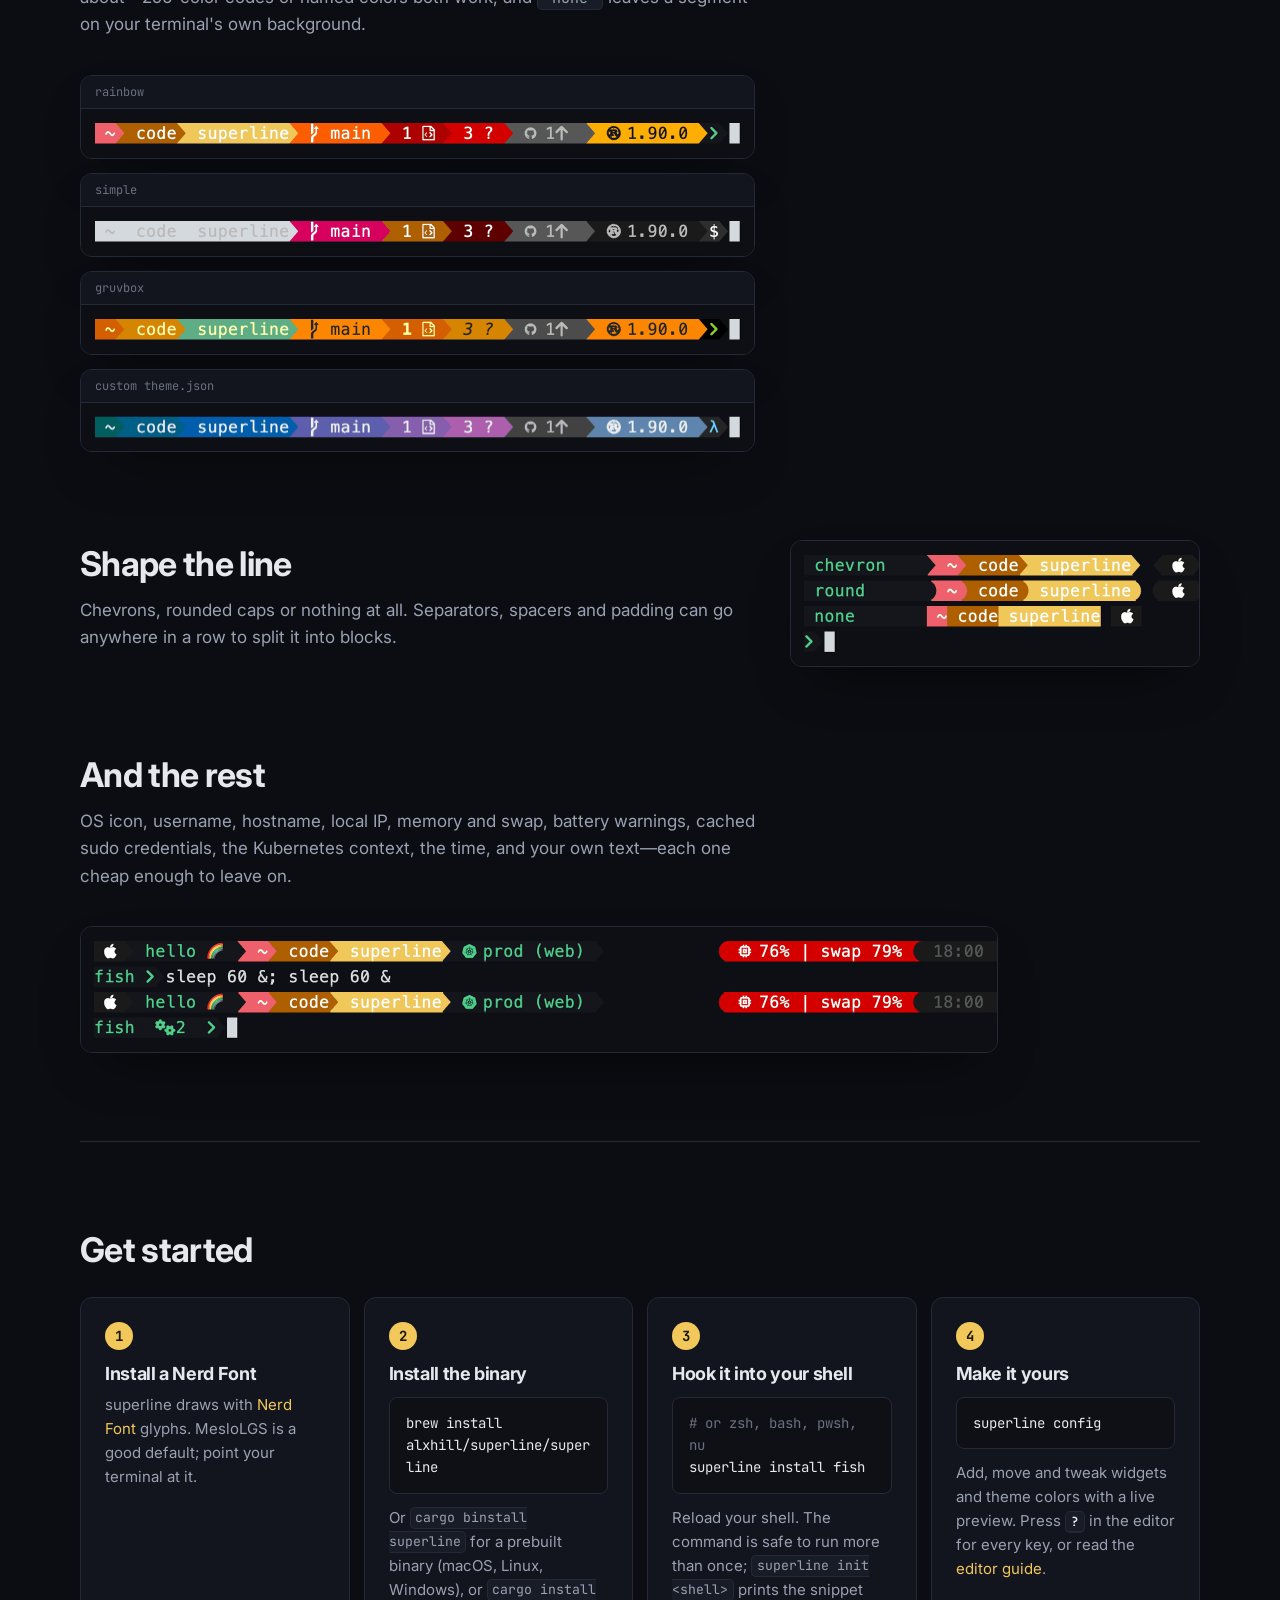
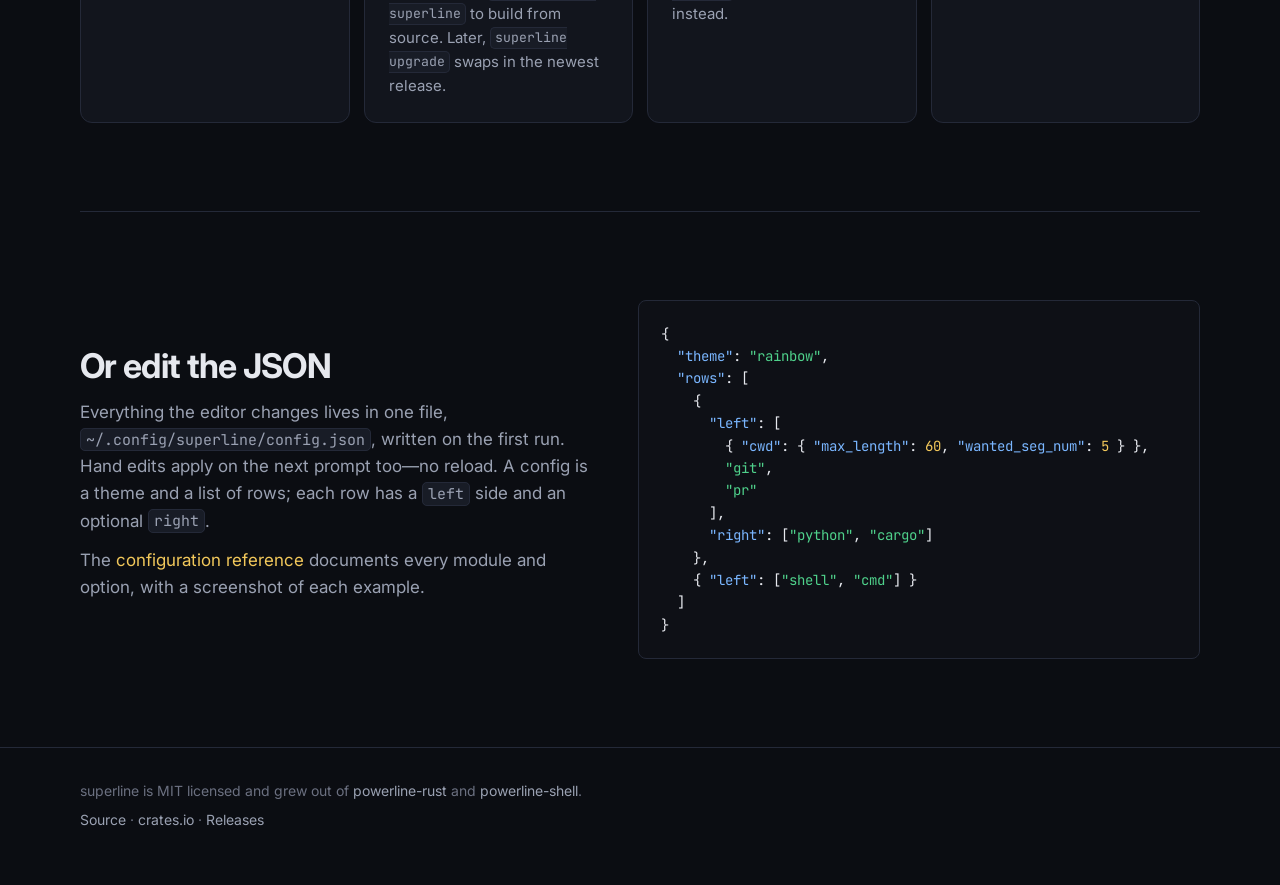
==== commit a4234779: "feat: hover text listing CI checks on the pr status dot (#214) Co-authored-by: Claude <noreply@anthr" ====
--- a/site/index.html
+++ b/site/index.html
@@ -119,7 +119,8 @@
           <p>
             With the <a href="https://cli.github.com"><code>gh</code></a> CLI installed, the current branch's PR
             appears as a clickable link, colored by state&mdash;draft, open or merged&mdash;with a dot for CI:
-            green for passing, yellow for pending, red for failing.
+            green for passing, yellow for pending, red for failing. In iTerm2, hover over the dot to see which
+            checks failed, are still running and passed.
           </p>
           <p class="note">The lookup runs in the background, so switching branches is never slowed down by the network.</p>
         </div>
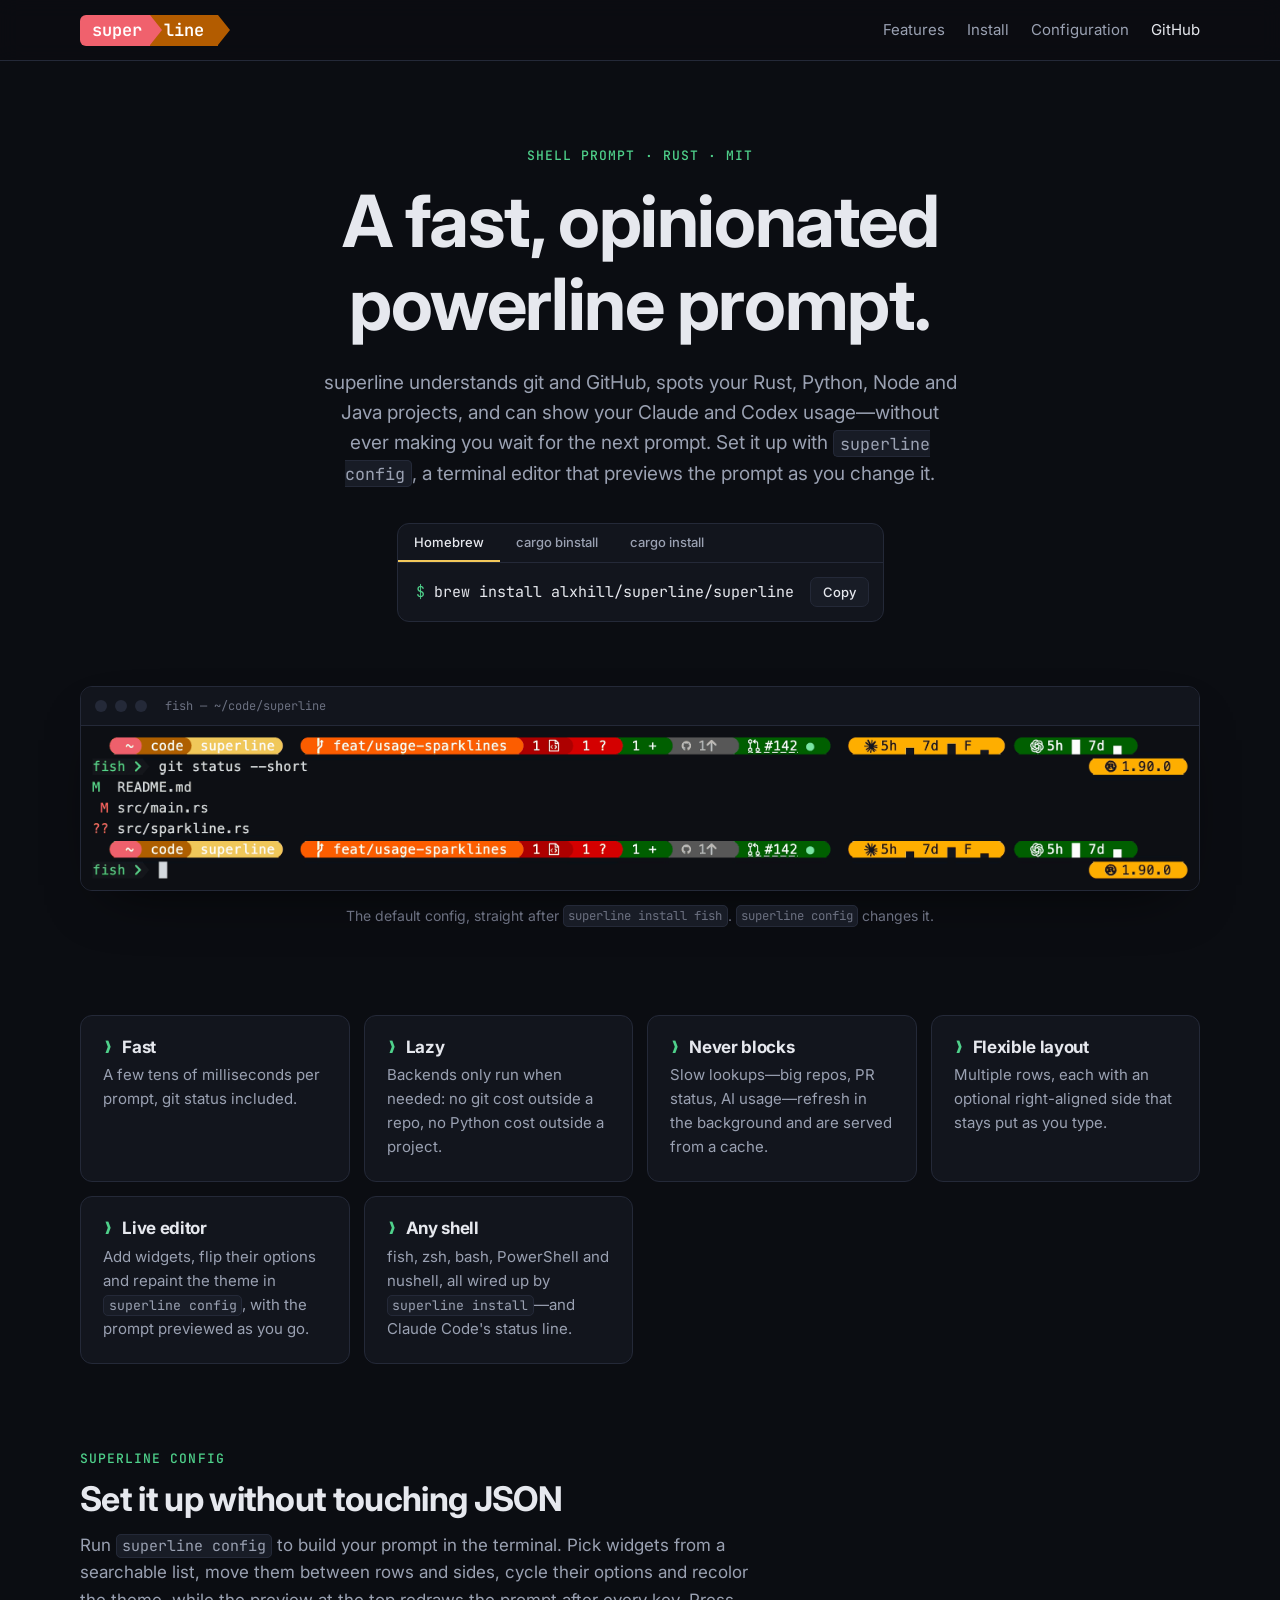
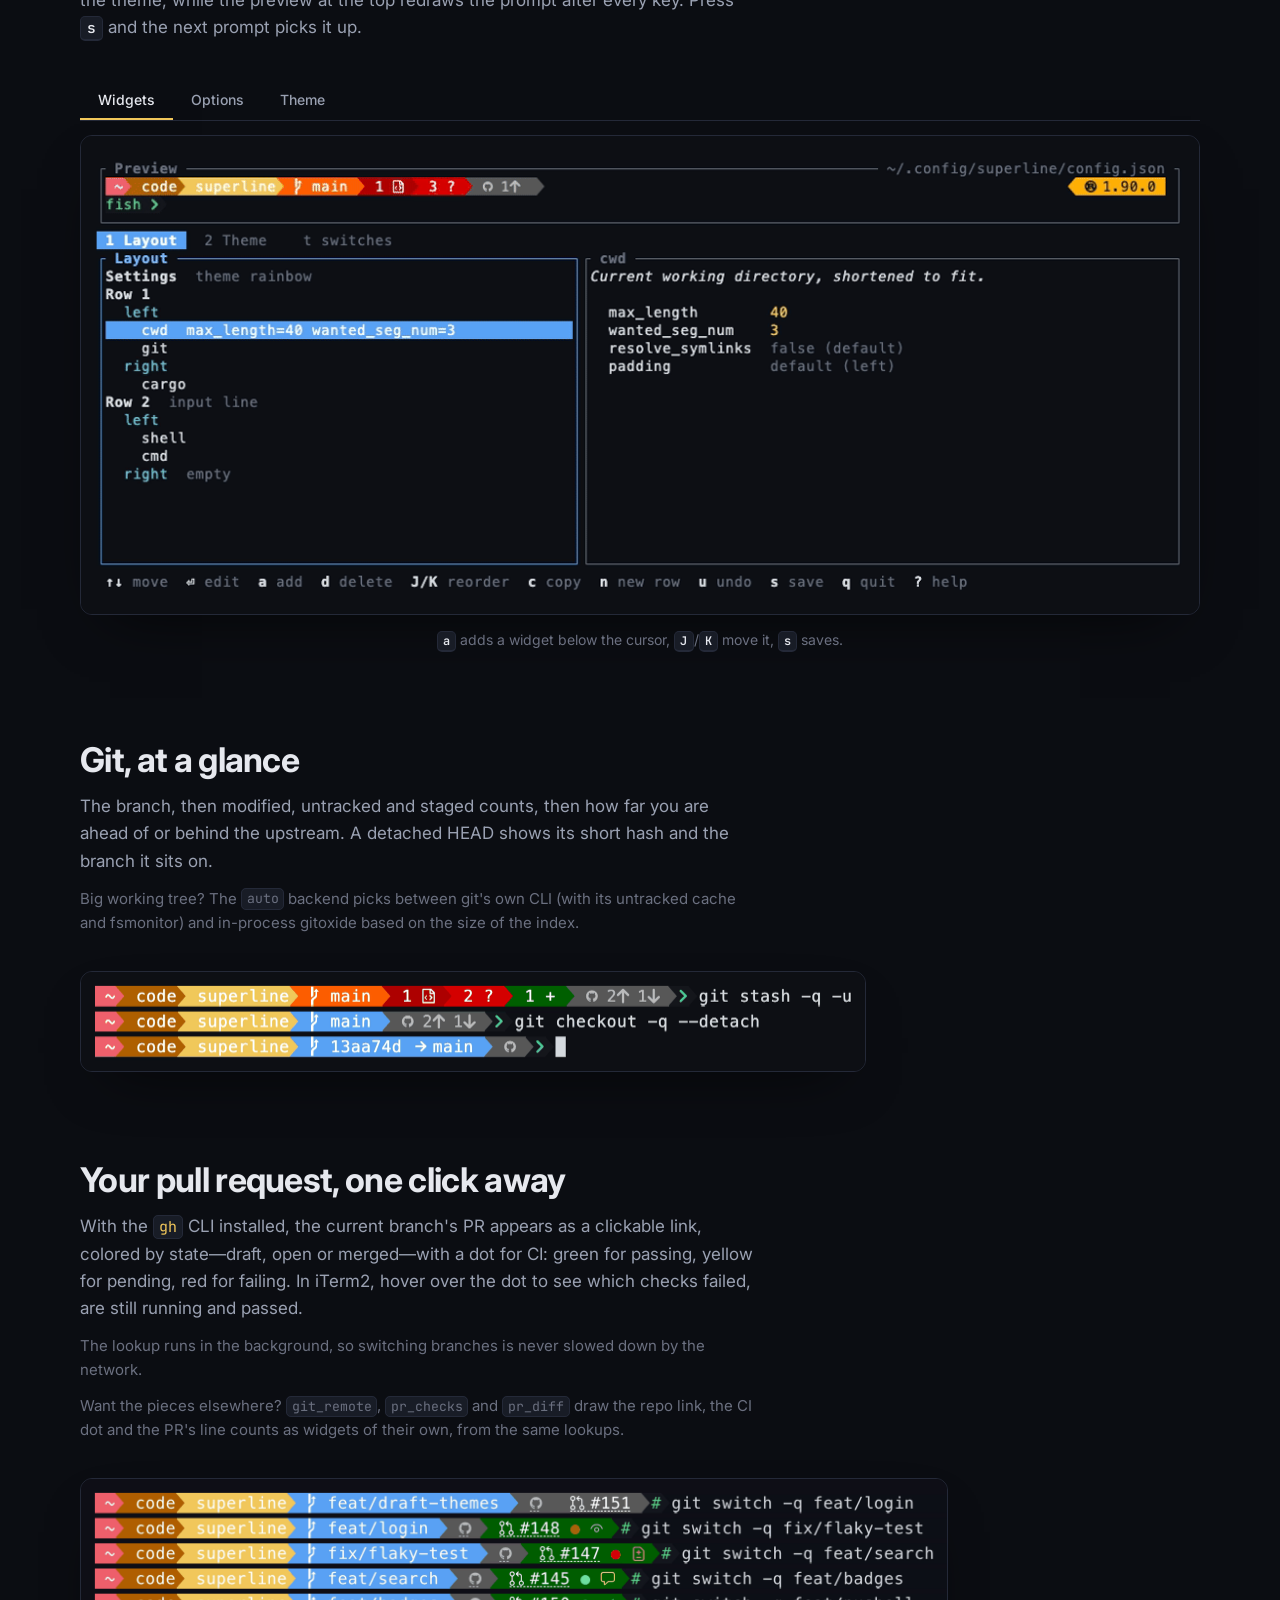
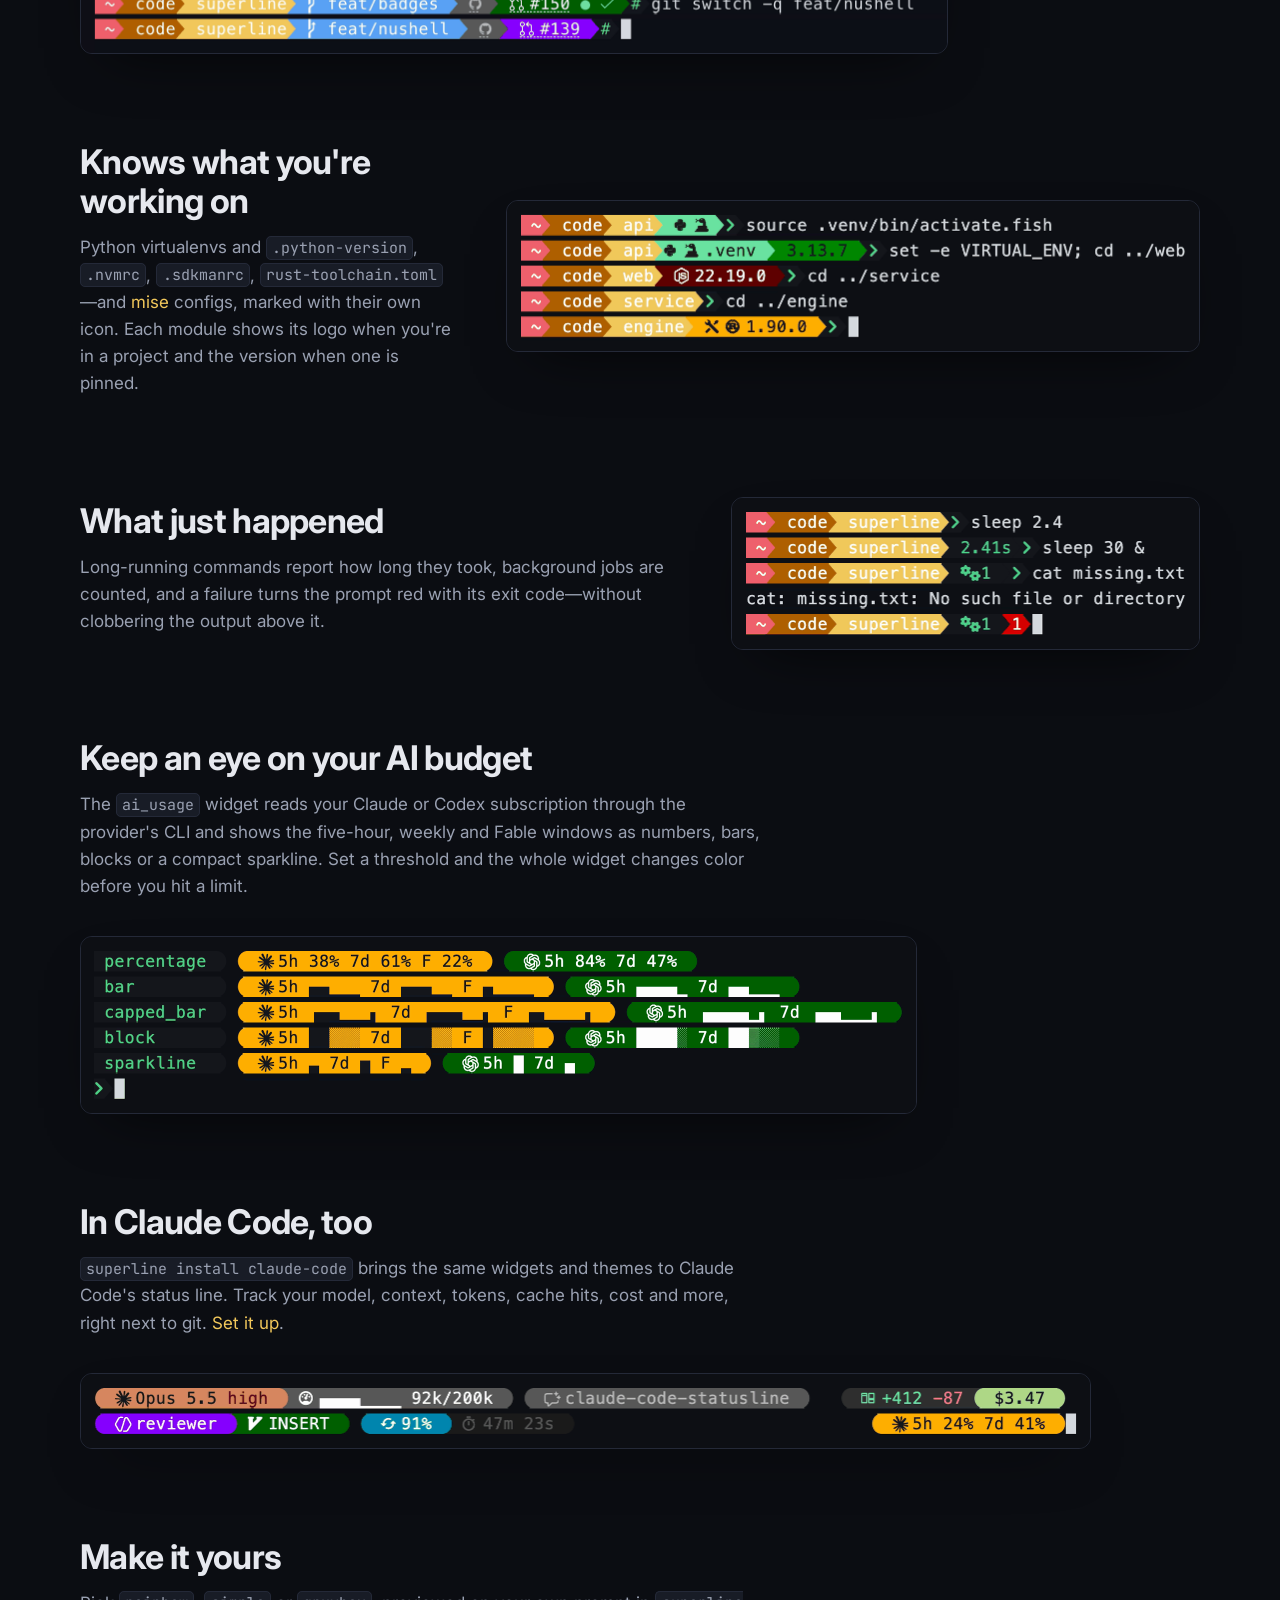
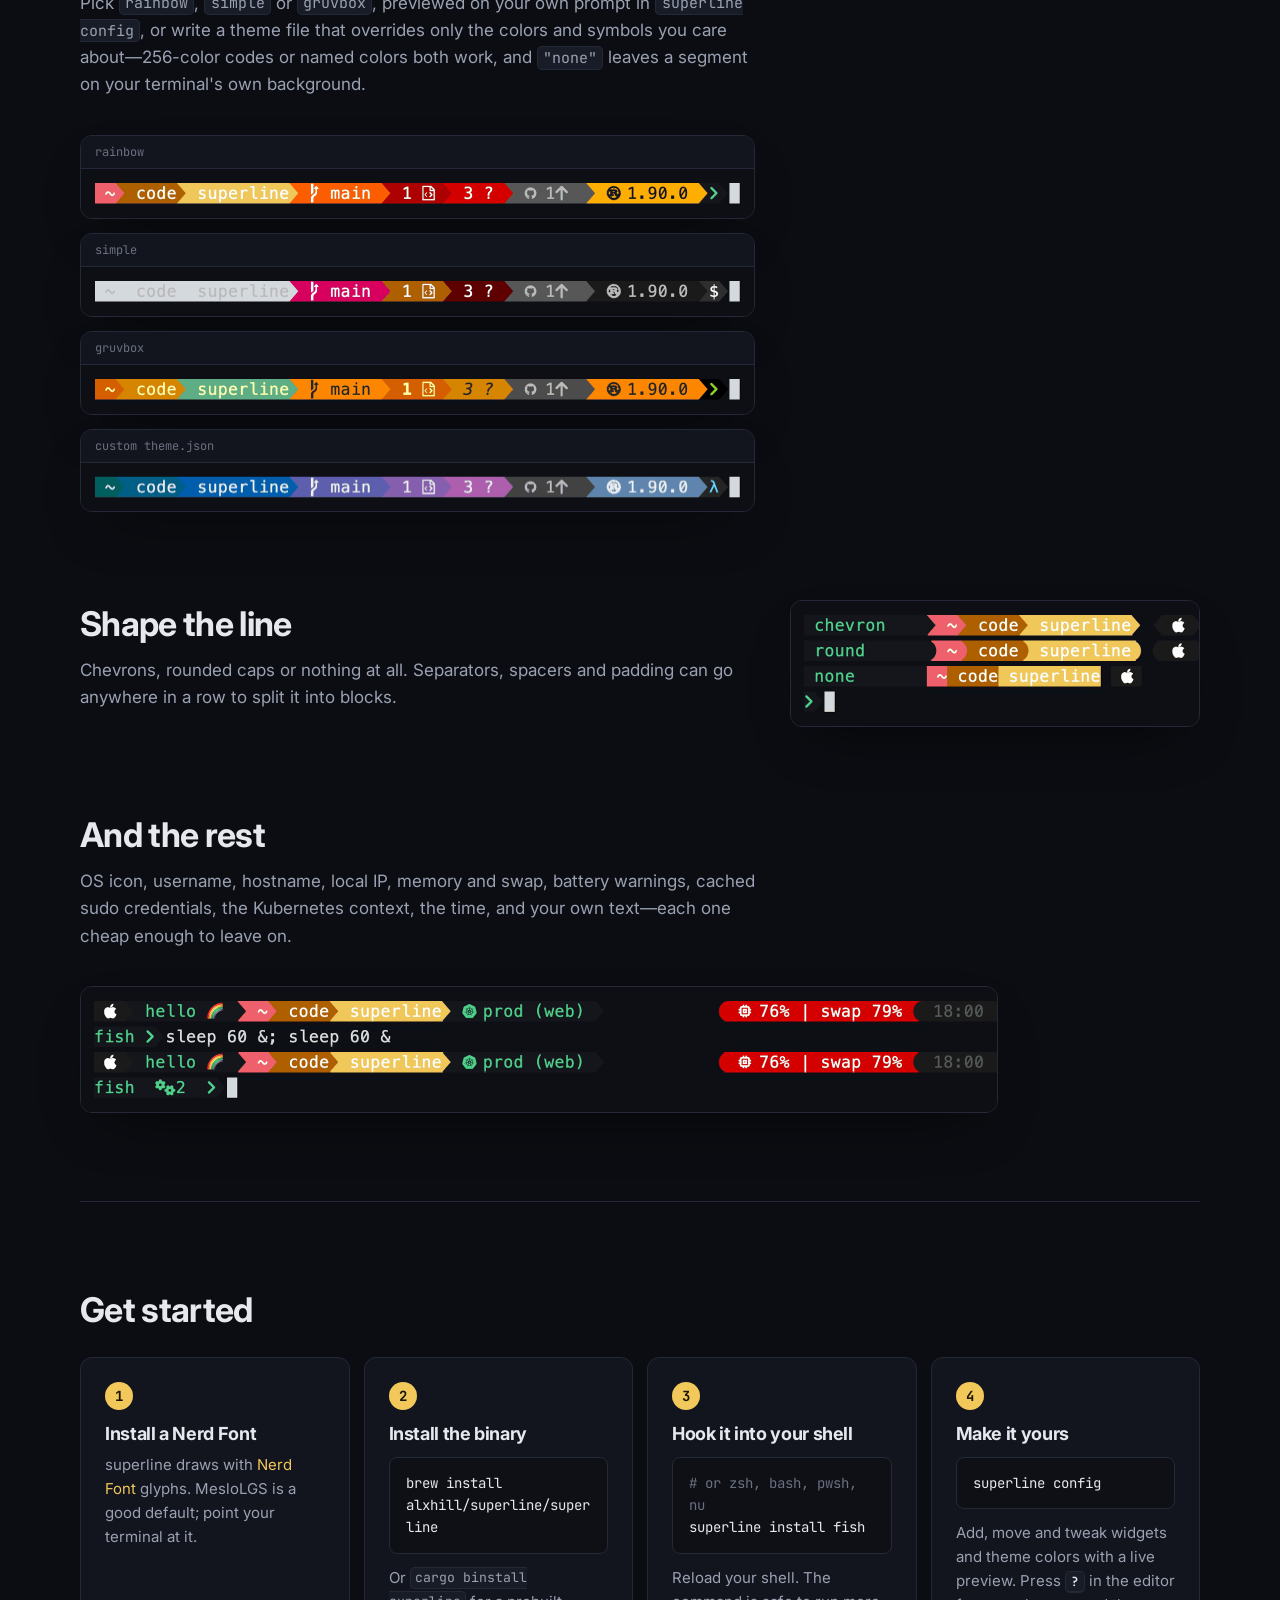
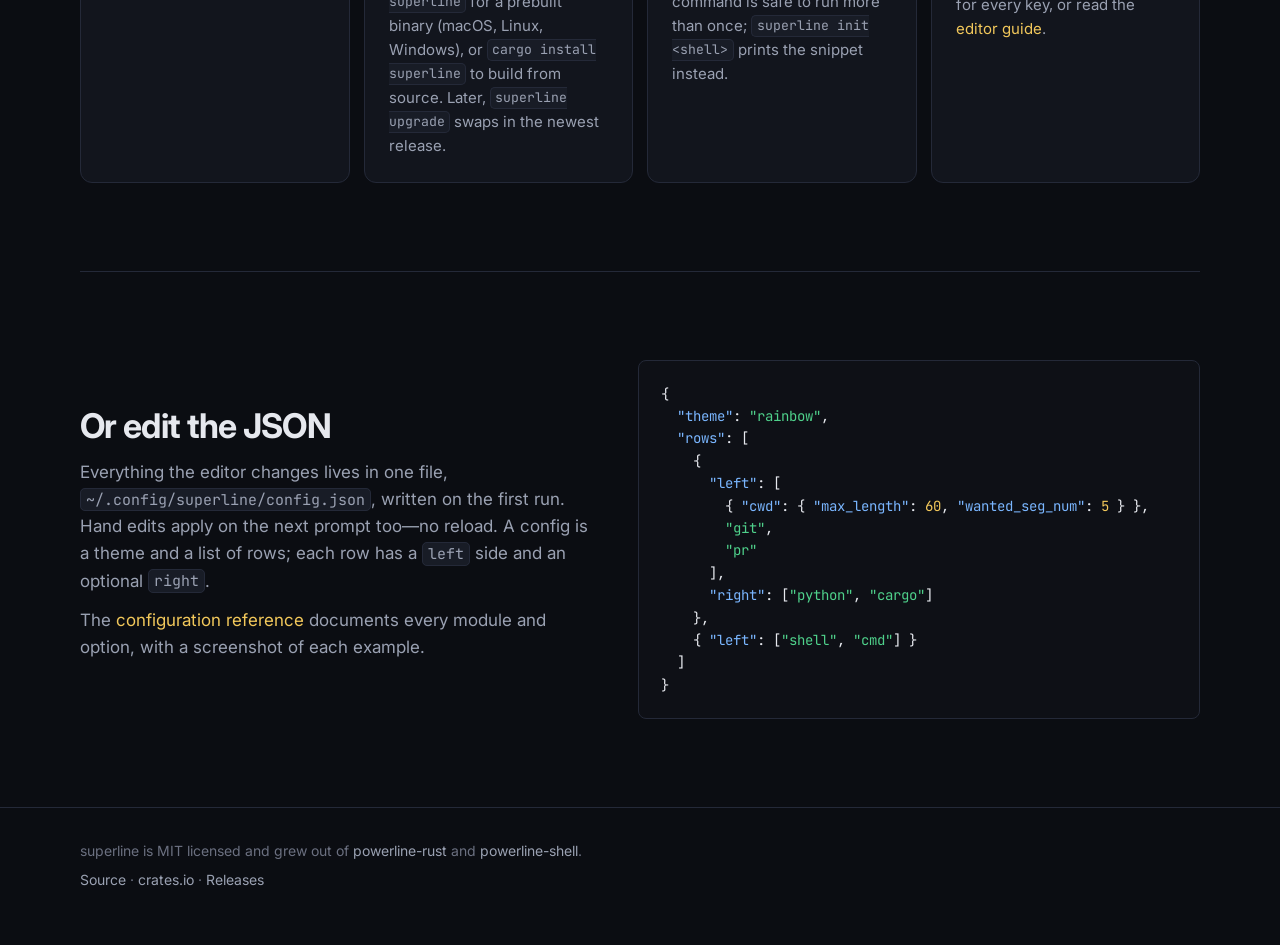
==== commit 3c3a337d: "feat: split the git and pr widgets into git_remote and pr_checks (#216) Co-authored-by: Claude <nore" ====
--- a/site/index.html
+++ b/site/index.html
@@ -123,6 +123,10 @@
             checks failed, are still running and passed.
           </p>
           <p class="note">The lookup runs in the background, so switching branches is never slowed down by the network.</p>
+          <p class="note">
+            Want the pieces elsewhere? <code>git_remote</code>, <code>pr_checks</code> and <code>pr_diff</code> draw the
+            repo link, the CI dot and the PR's line counts as widgets of their own, from the same lookups.
+          </p>
         </div>
         <figure class="term"><img src="img/pr.png" width="866" height="125" loading="lazy" alt="Four branches in turn: a gray draft PR #151, an open PR #148 with a yellow pending dot, an open PR #147 with a red failing dot, and a purple merged PR #139."></figure>
       </article>
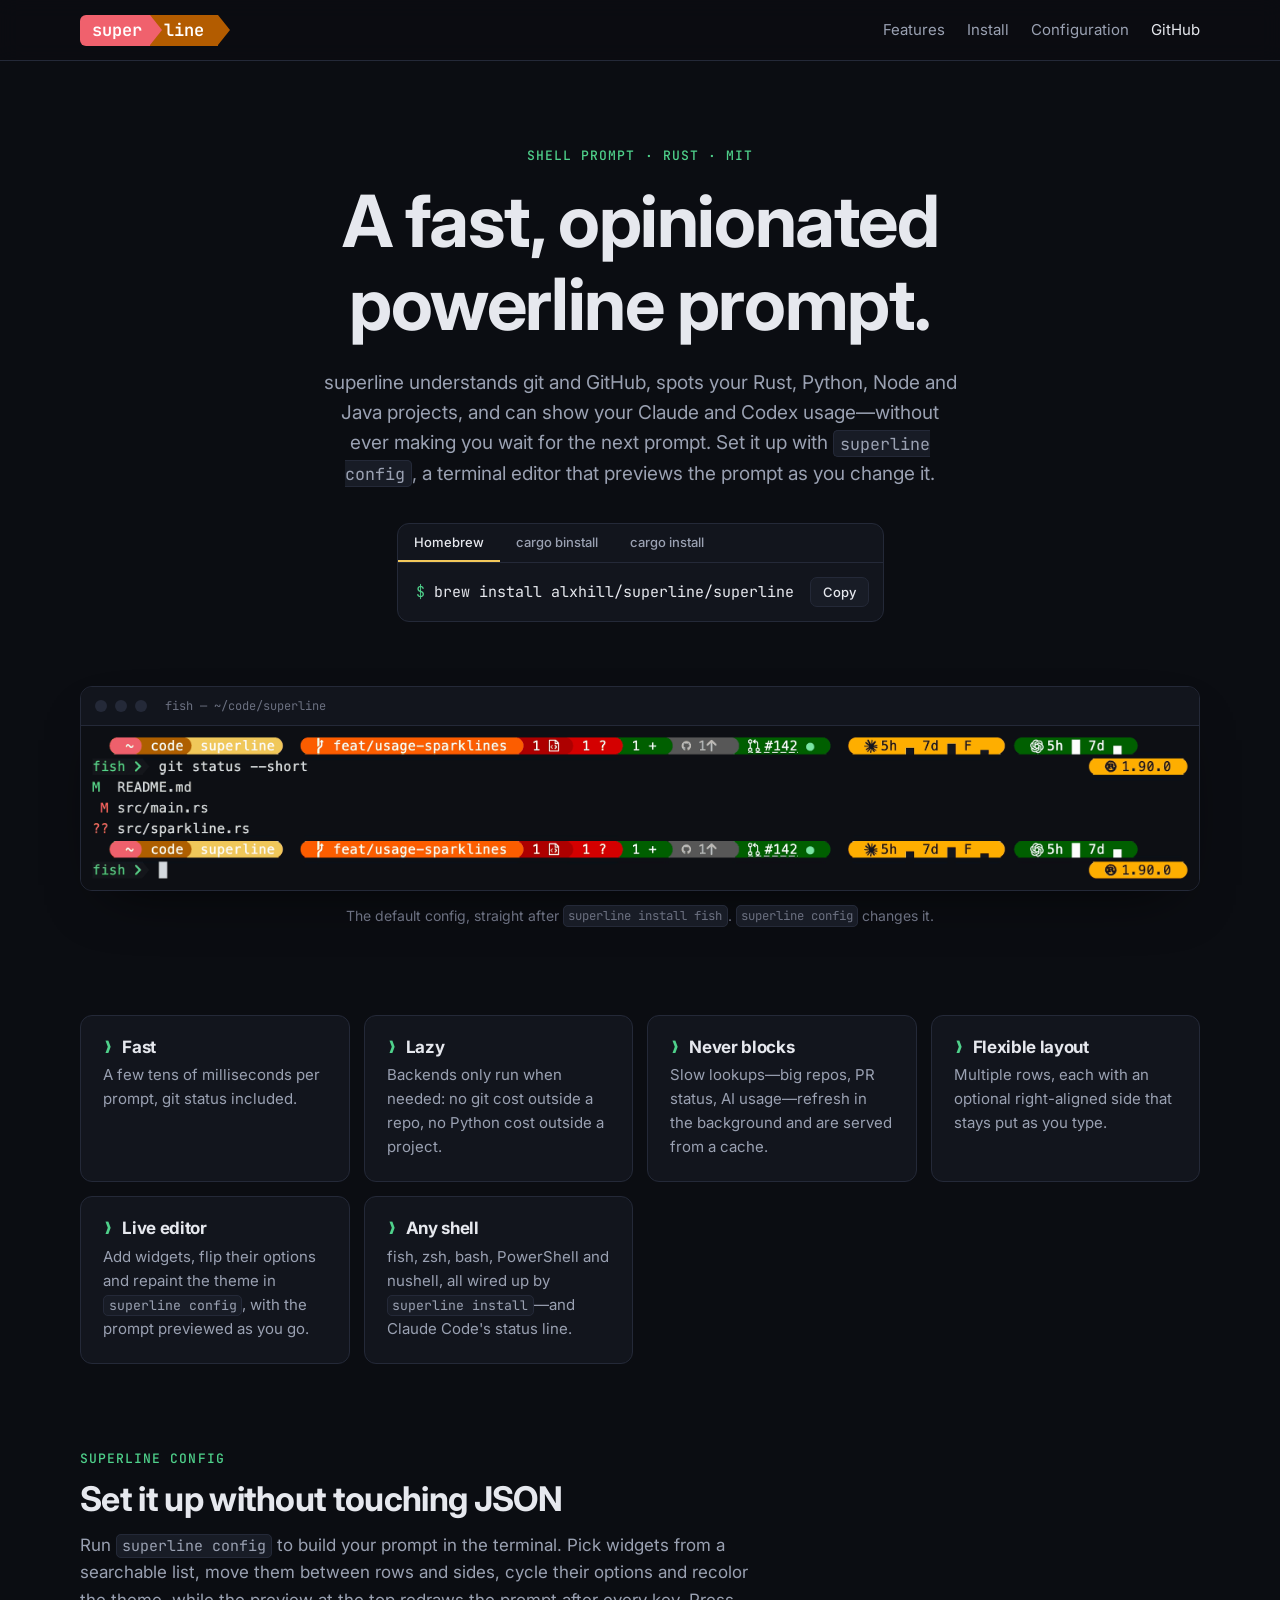
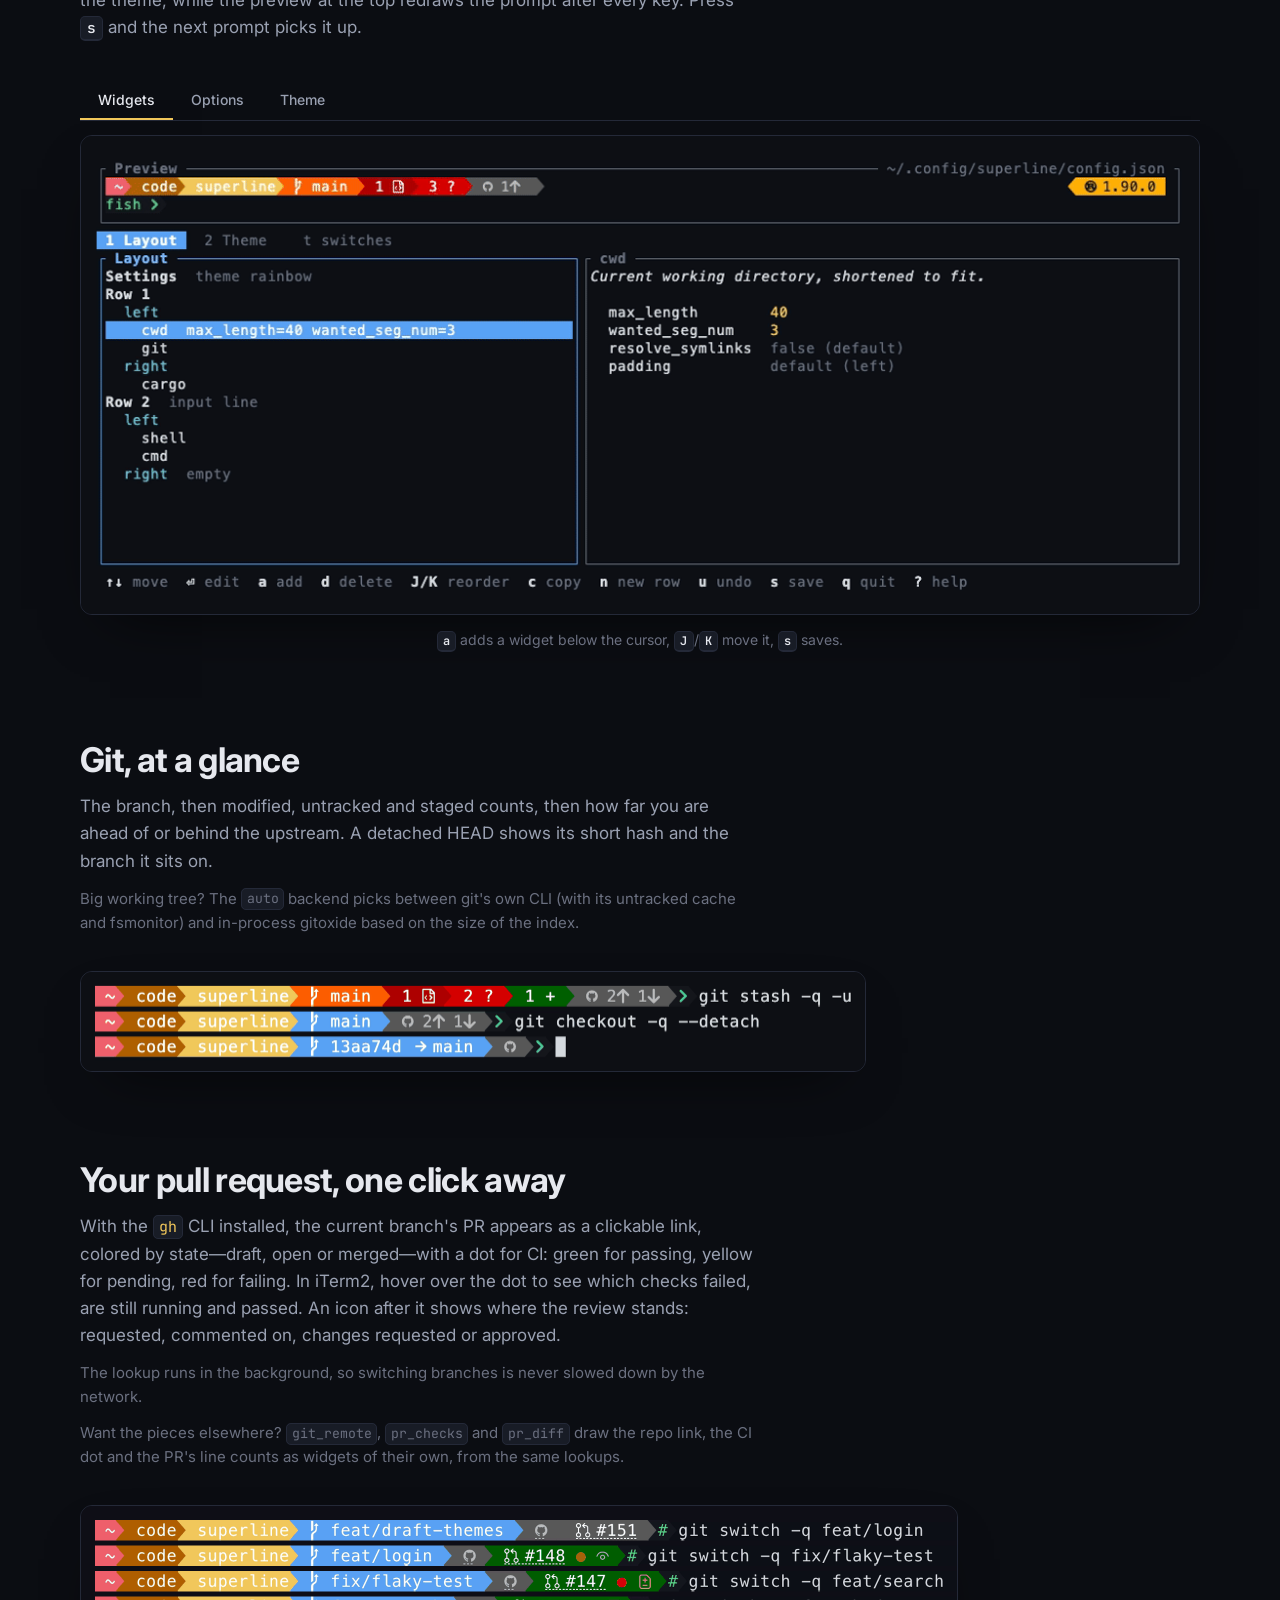
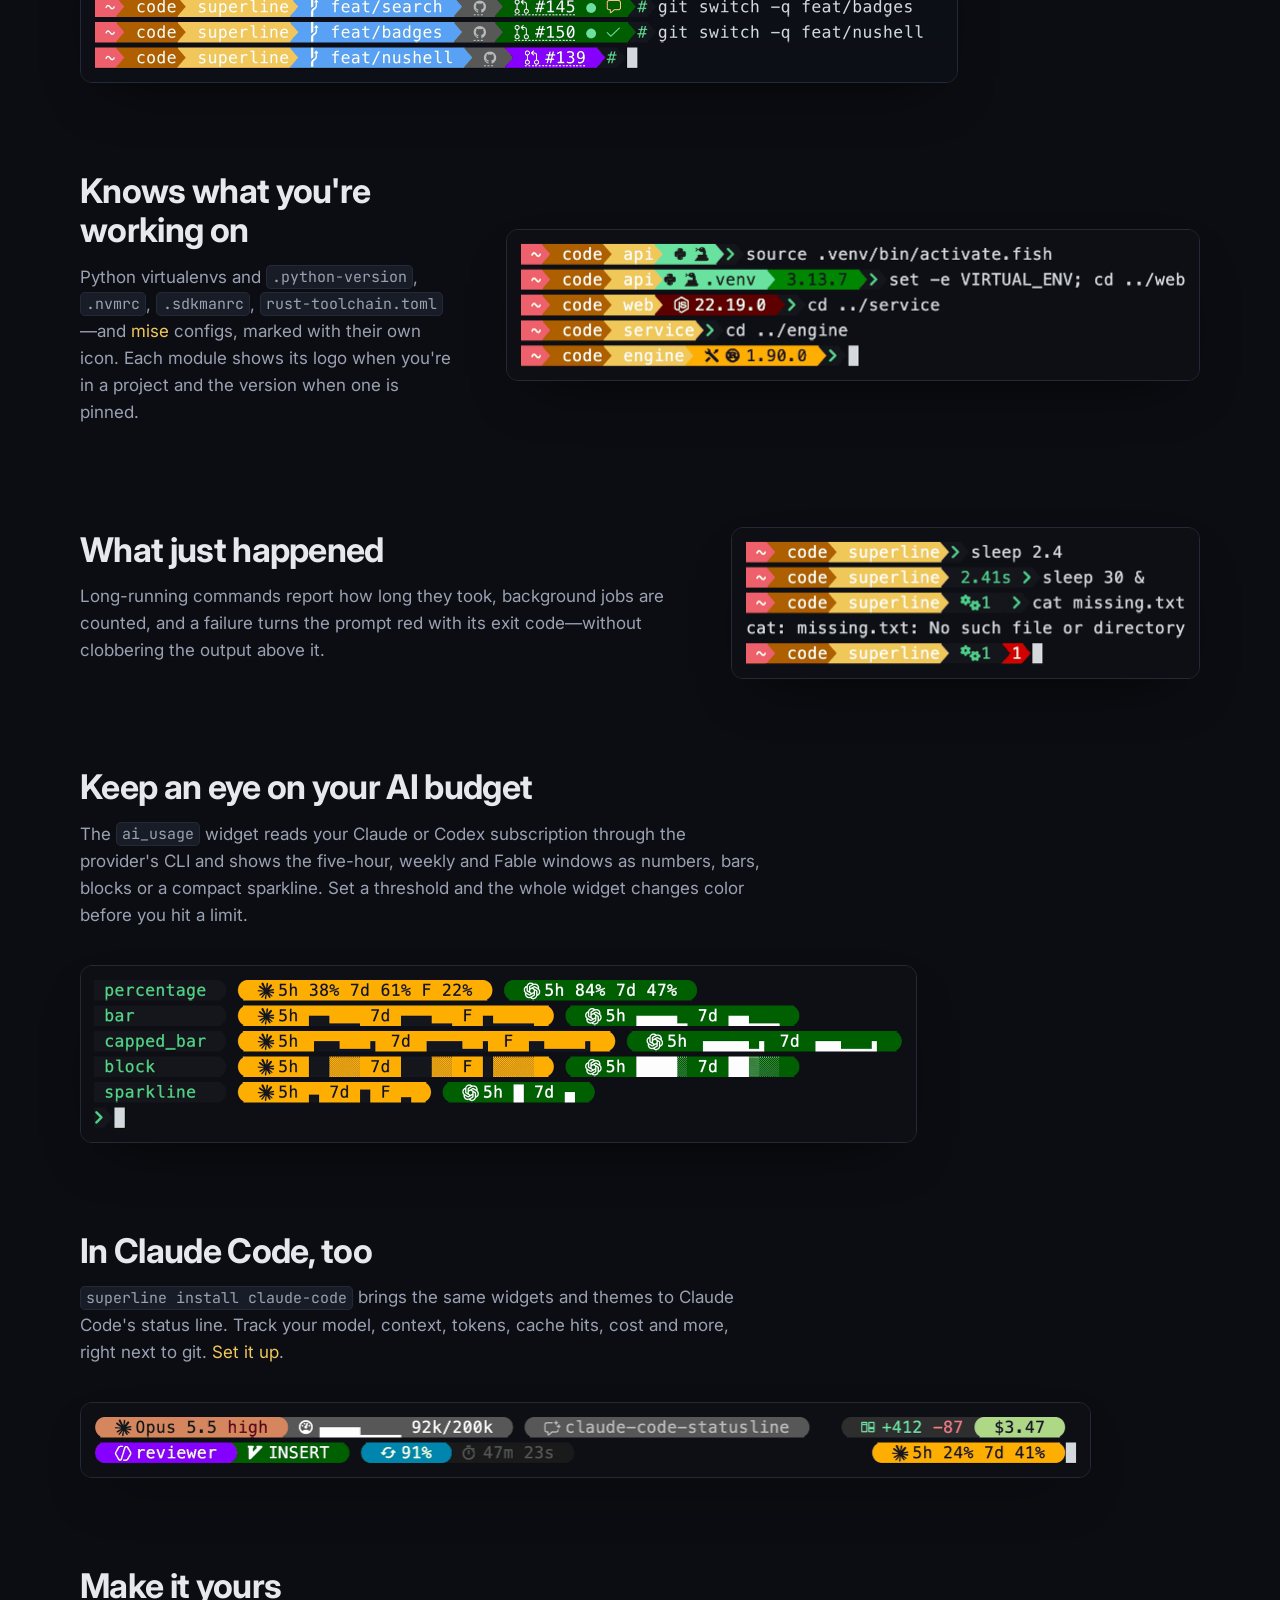
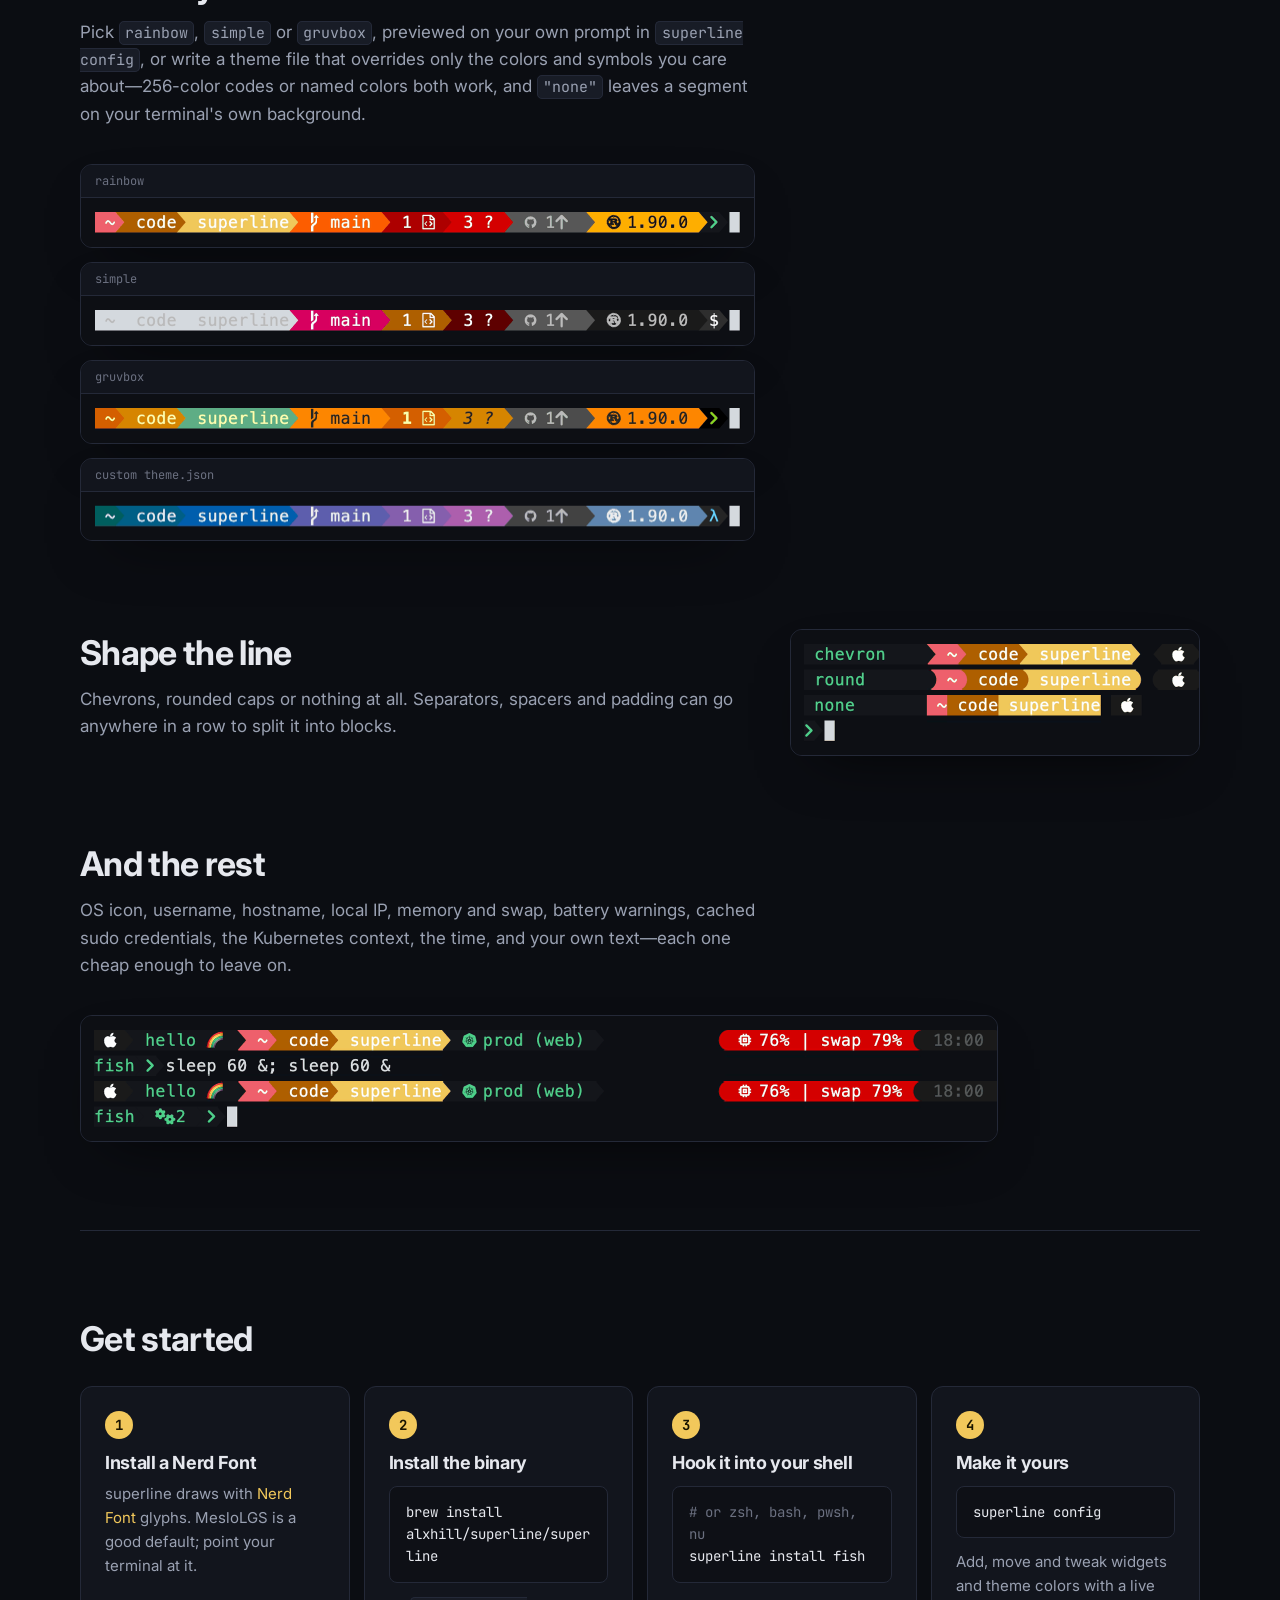
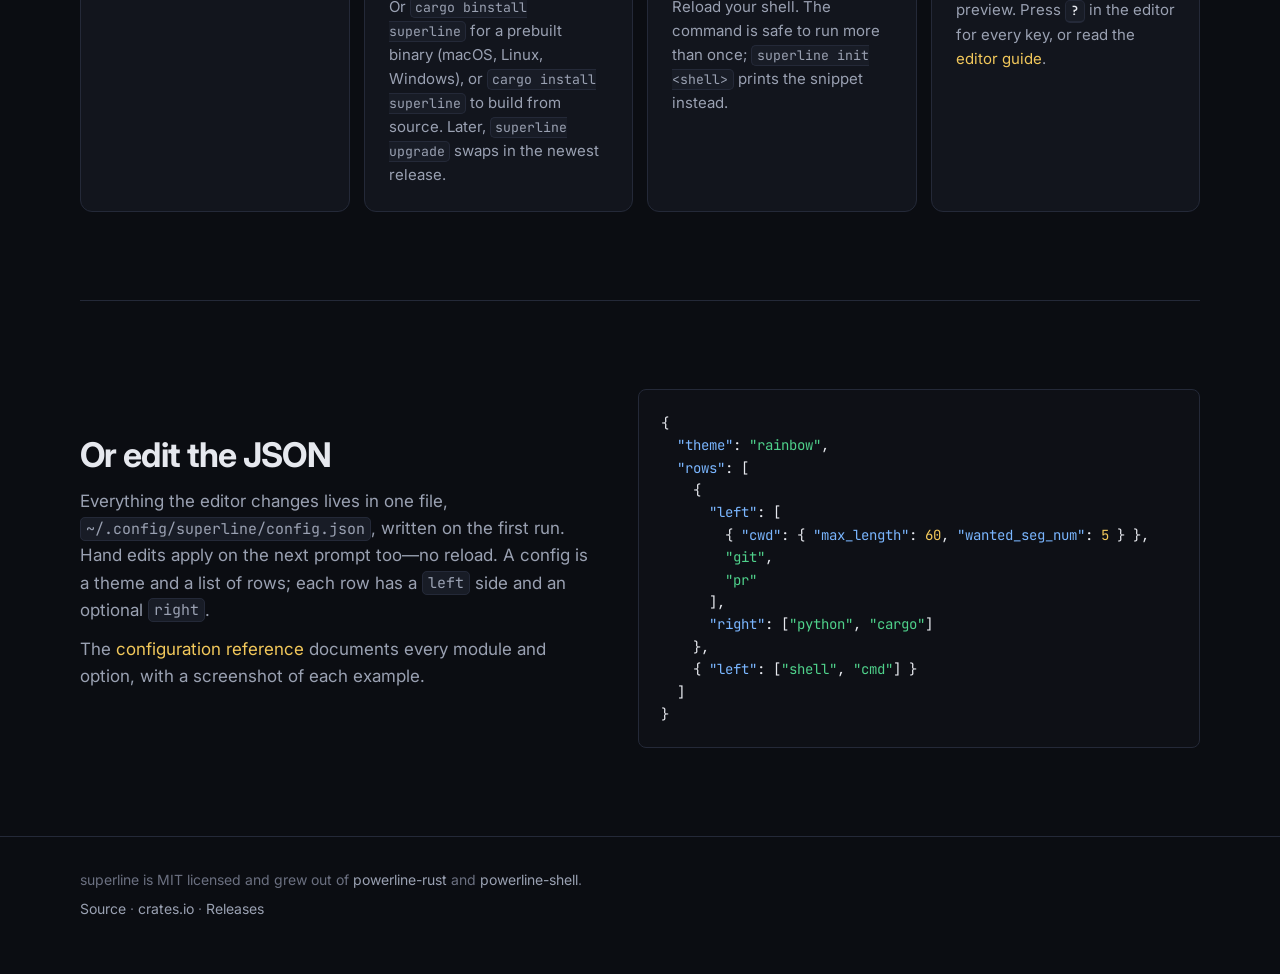
==== commit c827fed8: "feat: show the PR's review state as an icon next to the CI dot (#215) Co-authored-by: Claude <norepl" ====
--- a/site/index.html
+++ b/site/index.html
@@ -120,7 +120,8 @@
             With the <a href="https://cli.github.com"><code>gh</code></a> CLI installed, the current branch's PR
             appears as a clickable link, colored by state&mdash;draft, open or merged&mdash;with a dot for CI:
             green for passing, yellow for pending, red for failing. In iTerm2, hover over the dot to see which
-            checks failed, are still running and passed.
+            checks failed, are still running and passed. An icon after it shows where the review stands:
+            requested, commented on, changes requested or approved.
           </p>
           <p class="note">The lookup runs in the background, so switching branches is never slowed down by the network.</p>
           <p class="note">
@@ -128,7 +129,7 @@
             repo link, the CI dot and the PR's line counts as widgets of their own, from the same lookups.
           </p>
         </div>
-        <figure class="term"><img src="img/pr.png" width="866" height="125" loading="lazy" alt="Four branches in turn: a gray draft PR #151, an open PR #148 with a yellow pending dot, an open PR #147 with a red failing dot, and a purple merged PR #139."></figure>
+        <figure class="term"><img src="img/pr.png" width="876" height="176" loading="lazy" alt="Six branches in turn: a gray draft PR #151, an open PR #148 with a yellow pending dot and an eye for a requested review, an open PR #147 with a red failing dot and a red changes-requested icon, an open PR #145 with a green dot and a yellow comment icon, an open PR #150 with a green dot and a green approved check, and a purple merged PR #139."></figure>
       </article>
 
       <article class="feature split">
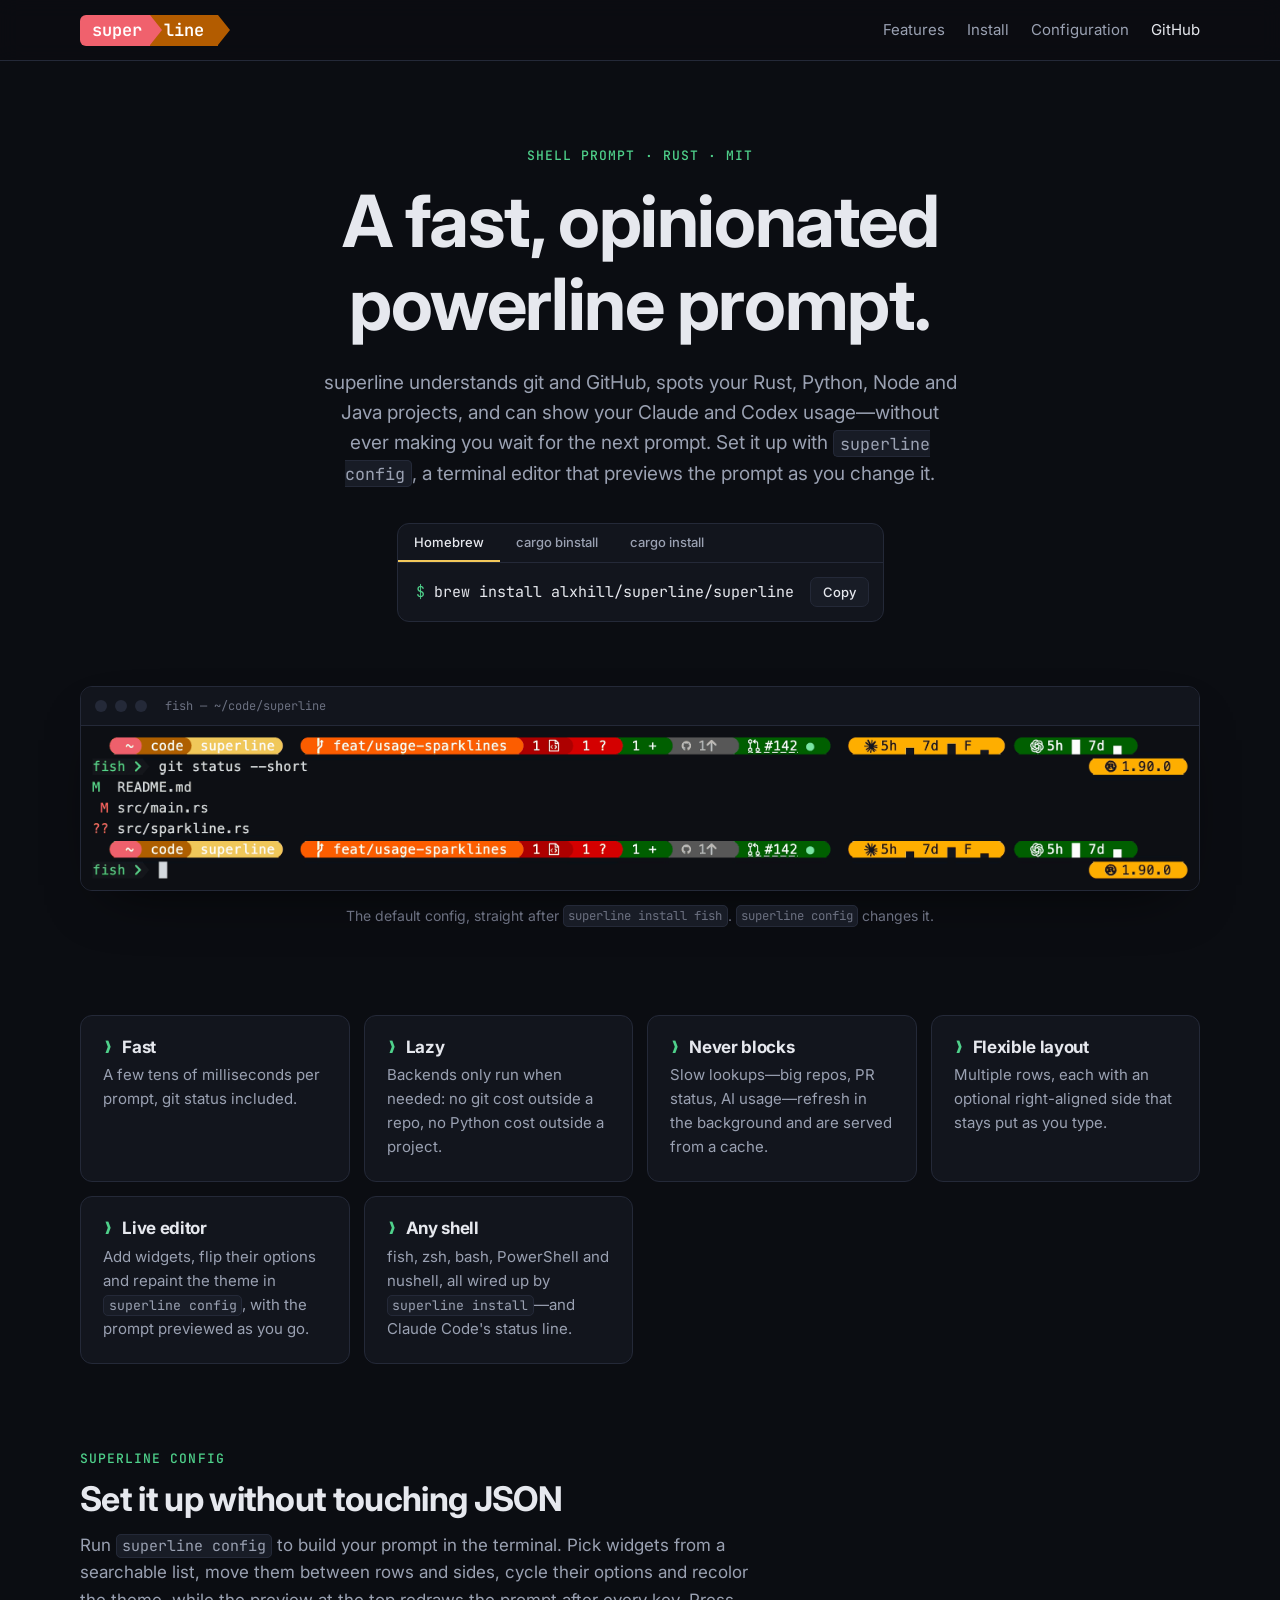
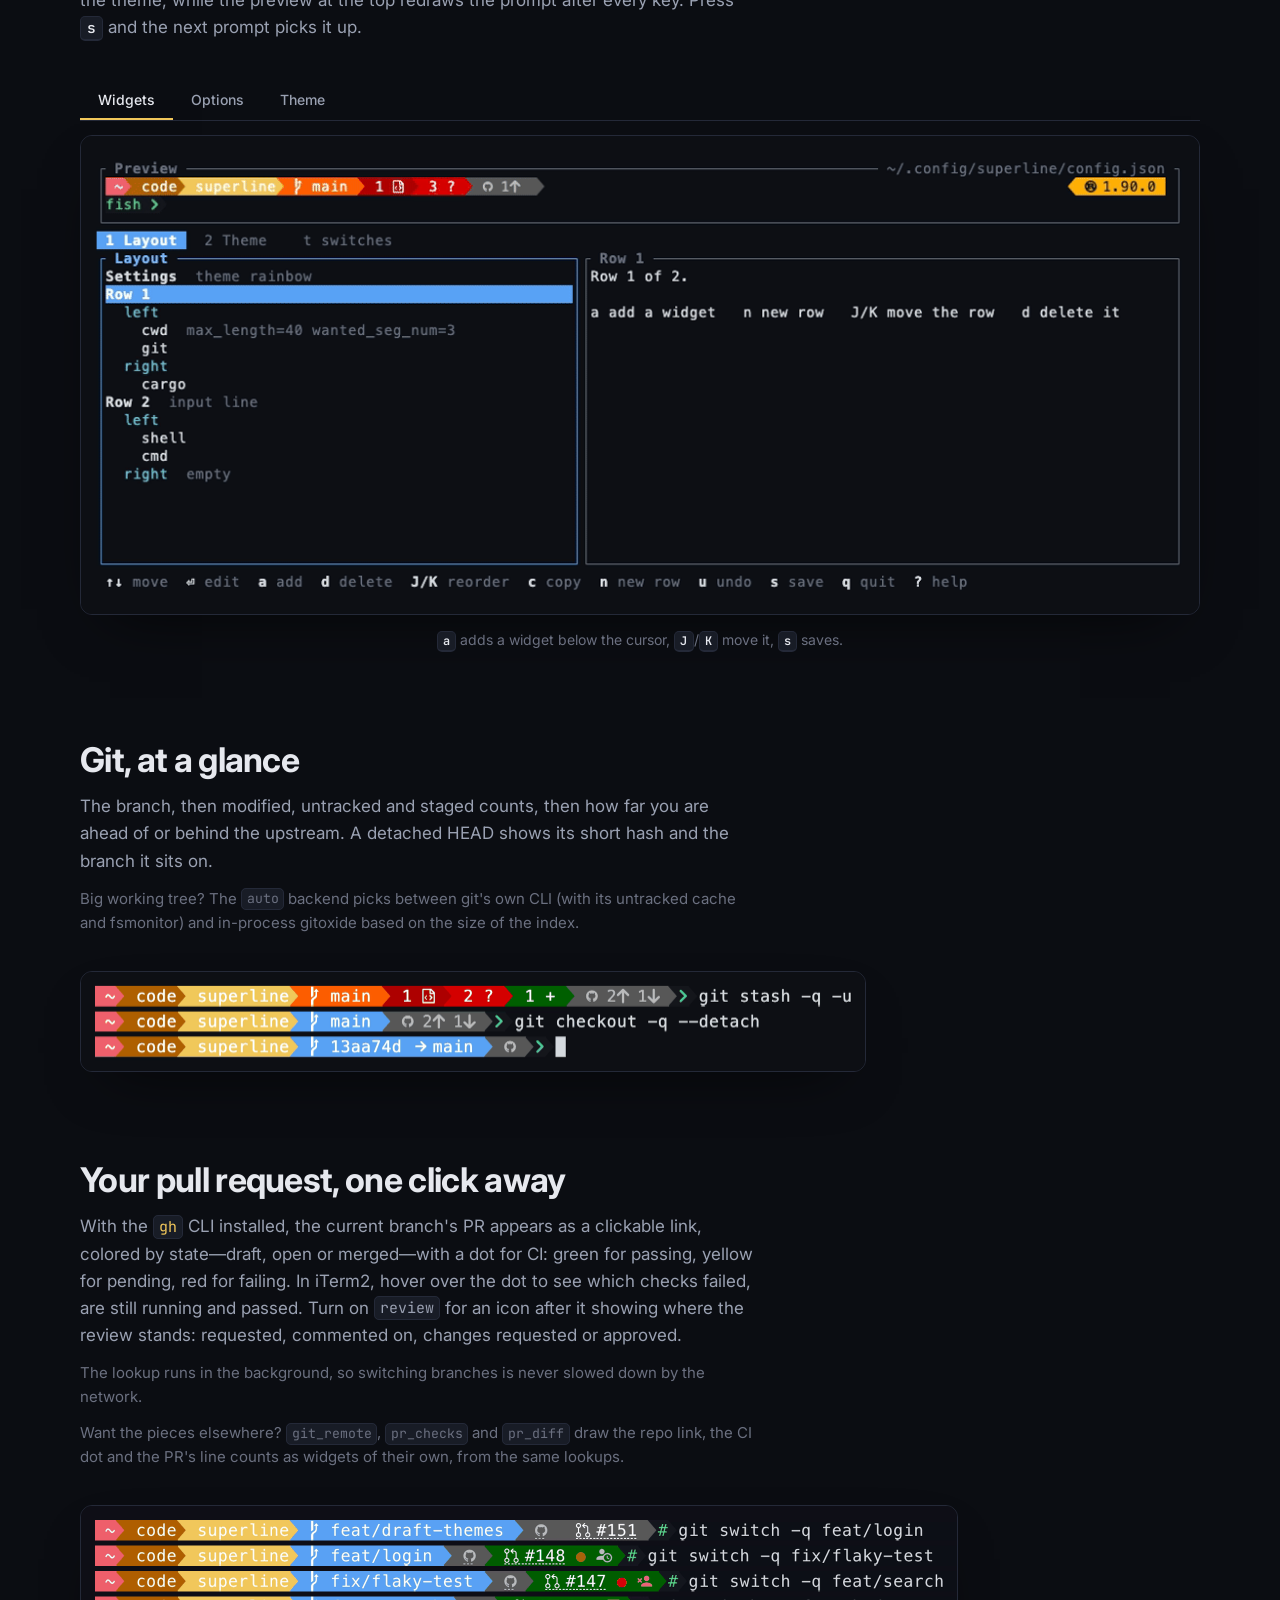
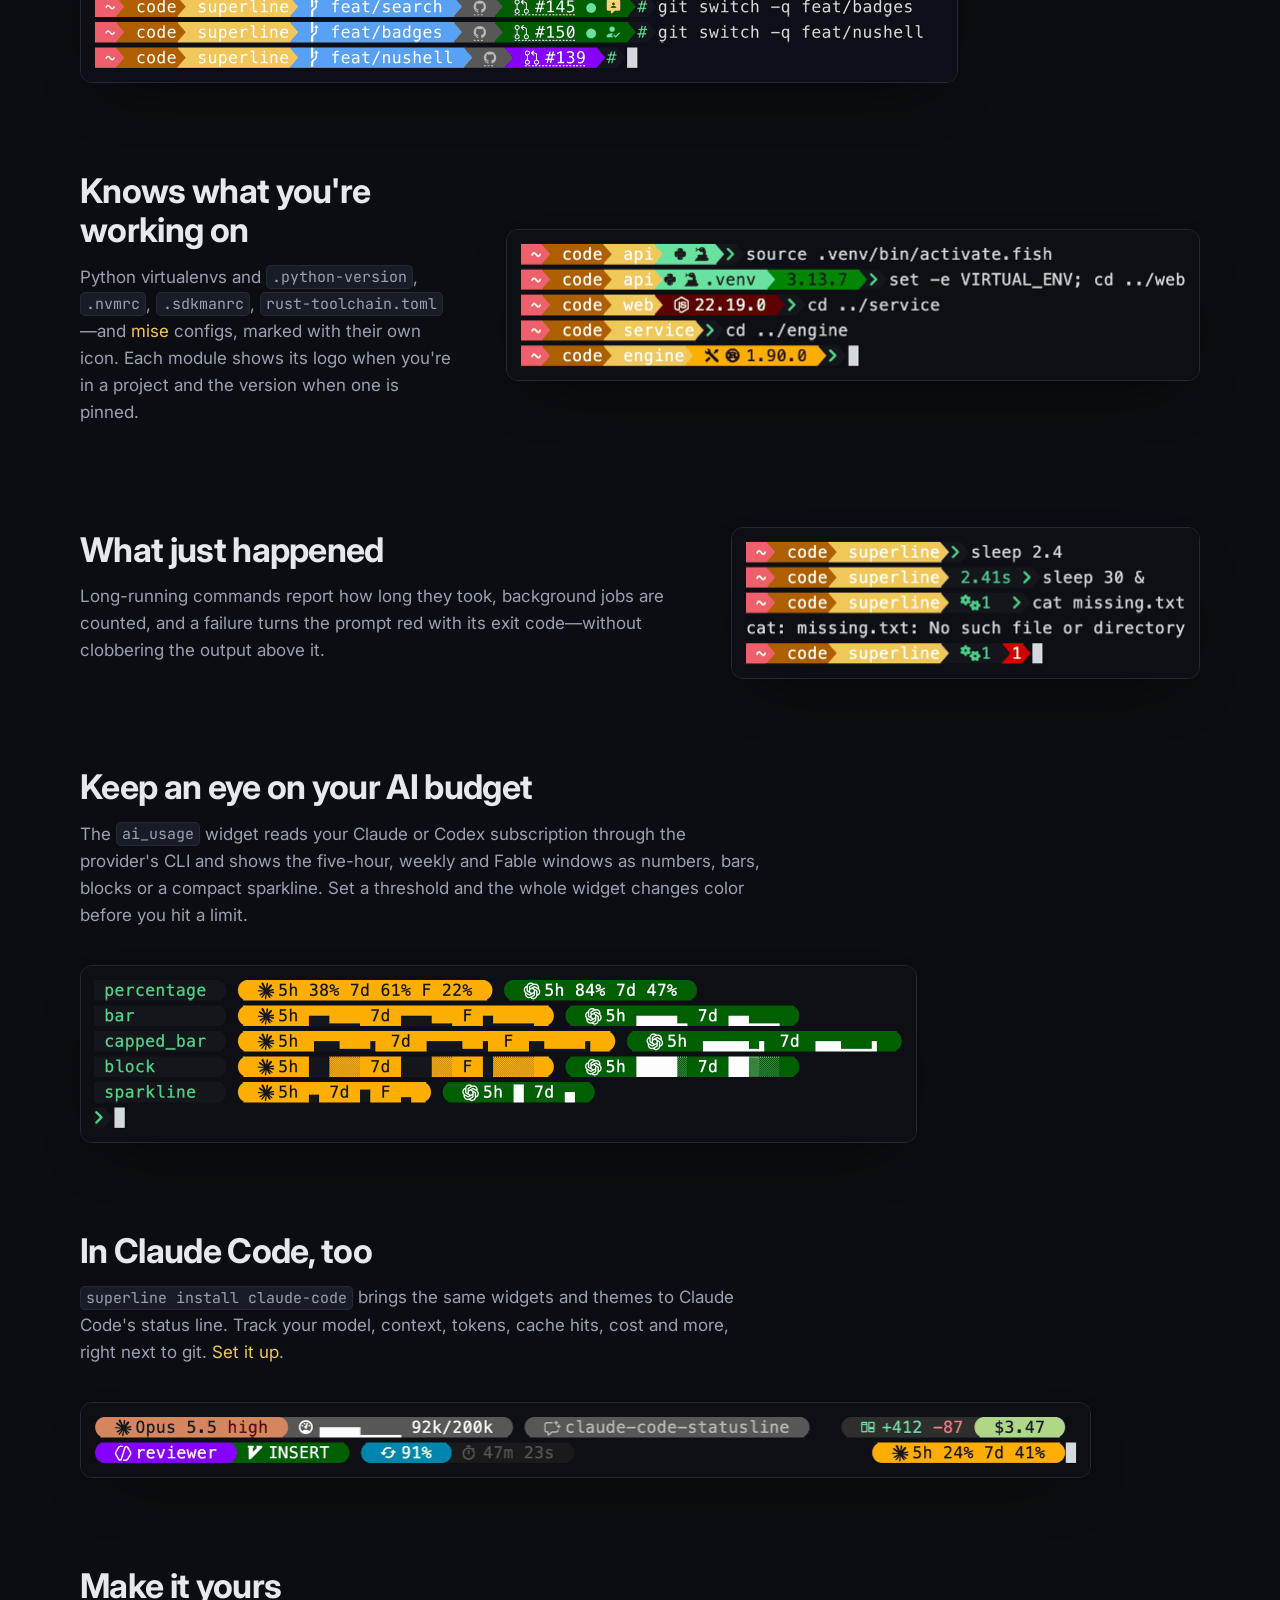
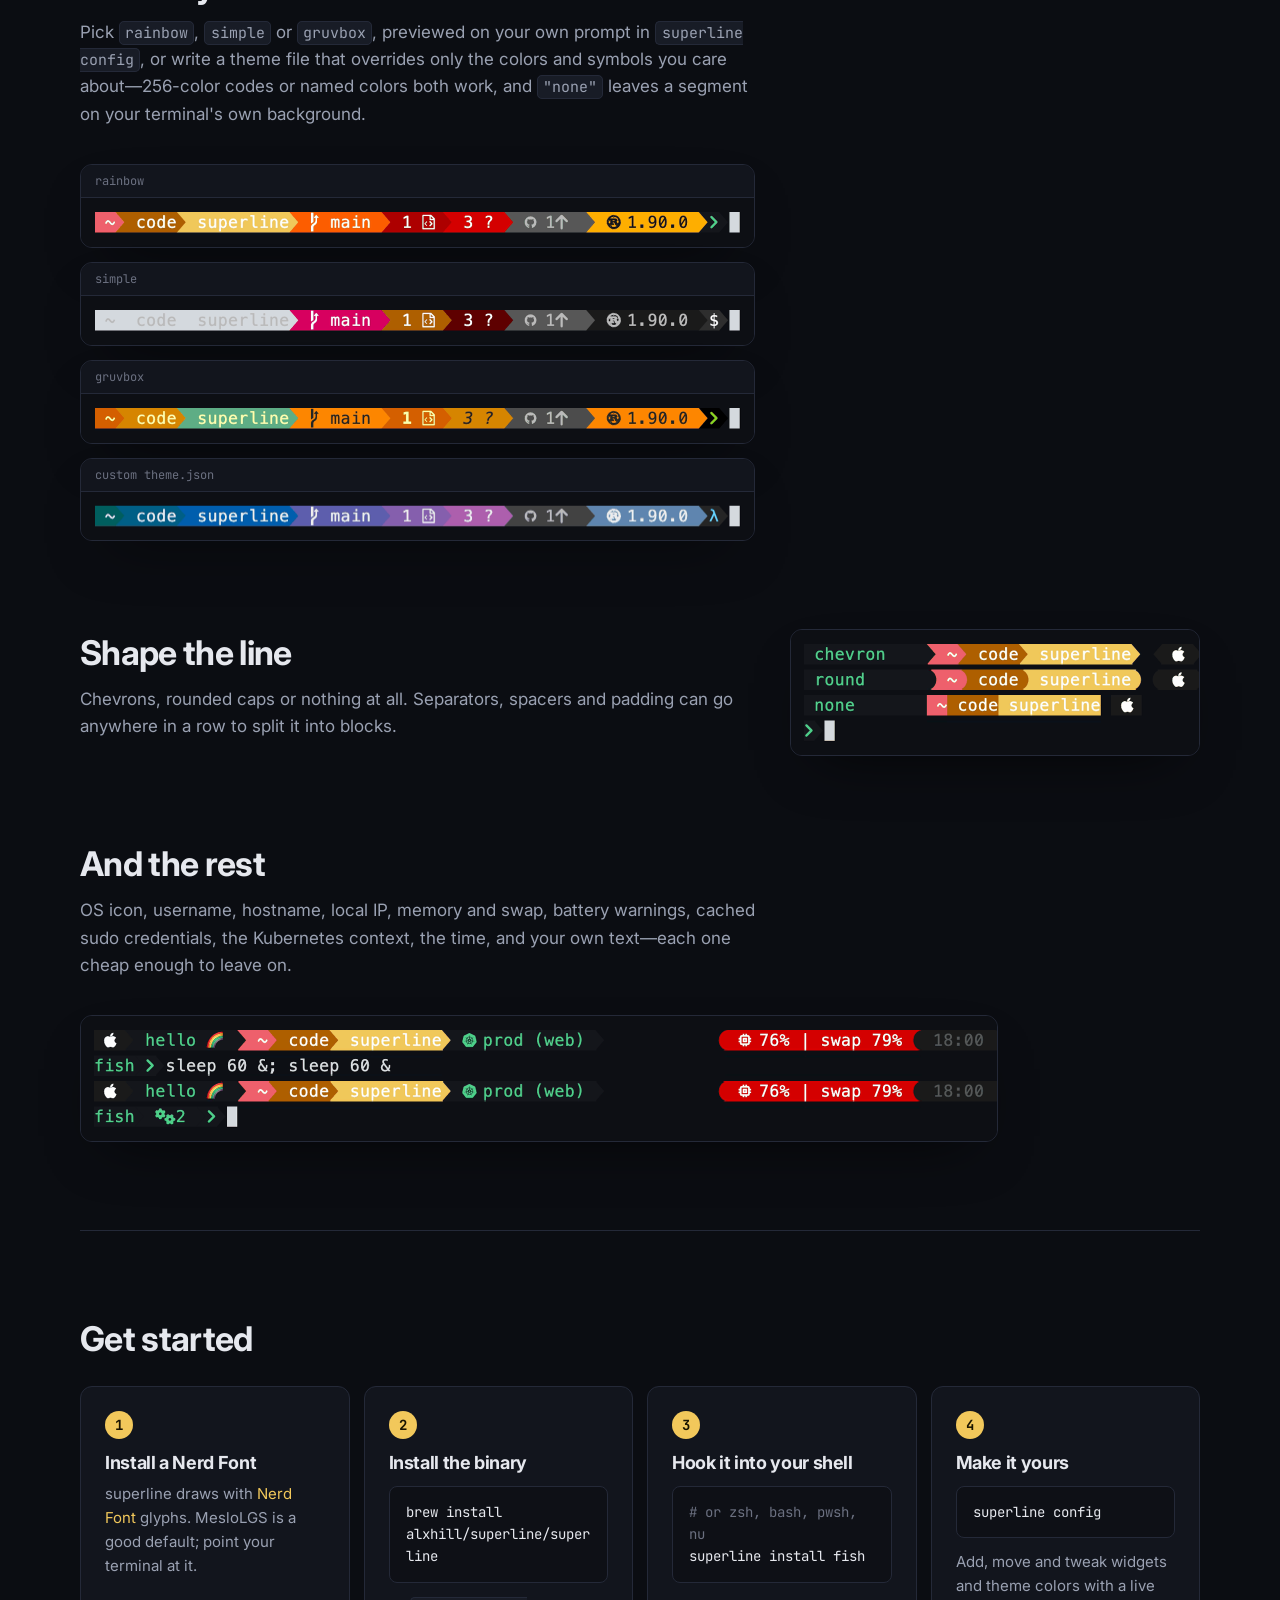
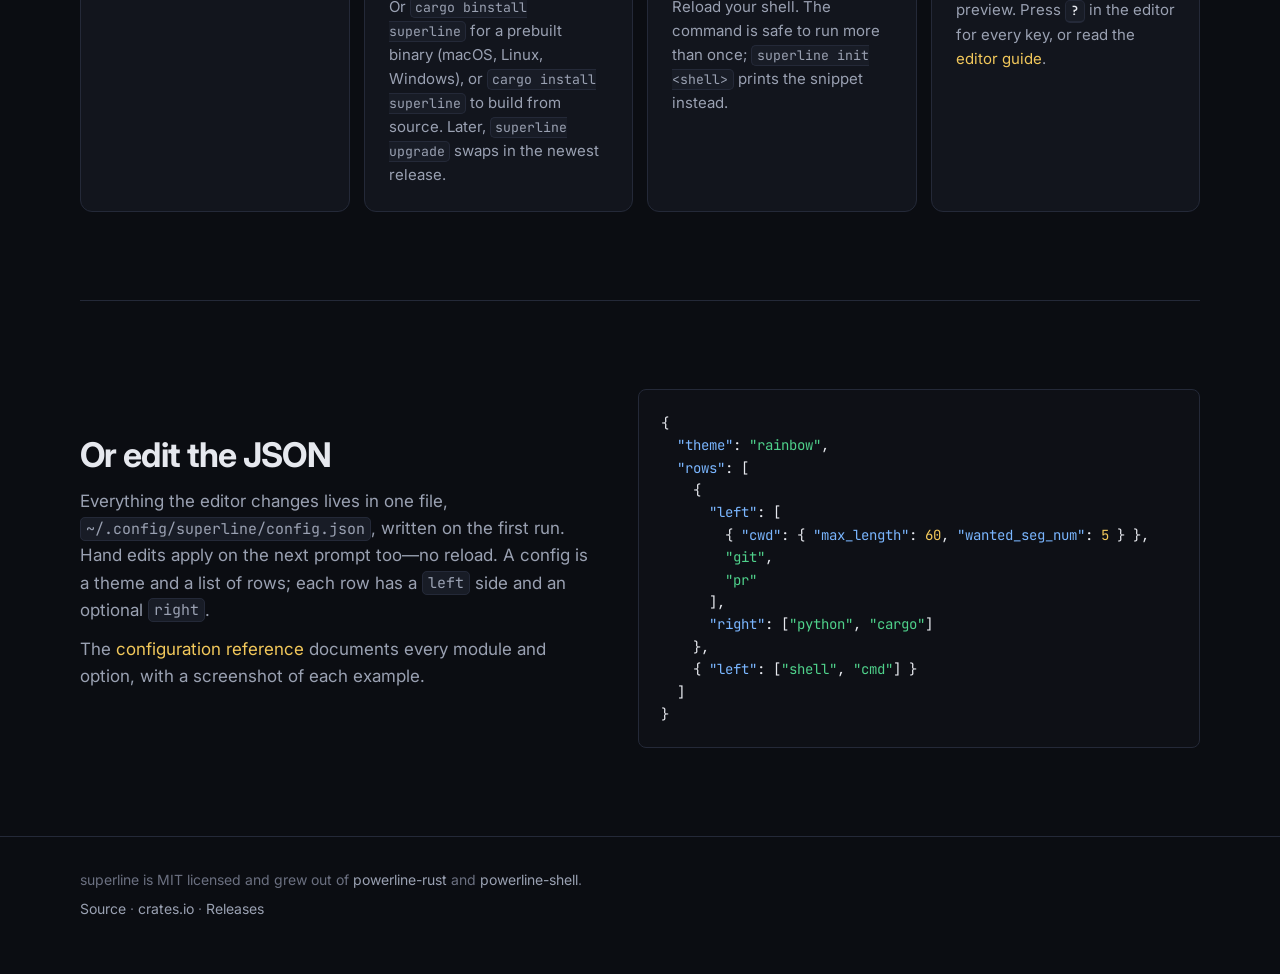
==== commit eadd6c13: "feat: review icon off by default with clearer glyphs, and in pr_checks too - pr's review option now " ====
--- a/site/index.html
+++ b/site/index.html
@@ -120,8 +120,8 @@
             With the <a href="https://cli.github.com"><code>gh</code></a> CLI installed, the current branch's PR
             appears as a clickable link, colored by state&mdash;draft, open or merged&mdash;with a dot for CI:
             green for passing, yellow for pending, red for failing. In iTerm2, hover over the dot to see which
-            checks failed, are still running and passed. An icon after it shows where the review stands:
-            requested, commented on, changes requested or approved.
+            checks failed, are still running and passed. Turn on <code>review</code> for an icon after it showing
+            where the review stands: requested, commented on, changes requested or approved.
           </p>
           <p class="note">The lookup runs in the background, so switching branches is never slowed down by the network.</p>
           <p class="note">
@@ -129,7 +129,7 @@
             repo link, the CI dot and the PR's line counts as widgets of their own, from the same lookups.
           </p>
         </div>
-        <figure class="term"><img src="img/pr.png" width="876" height="176" loading="lazy" alt="Six branches in turn: a gray draft PR #151, an open PR #148 with a yellow pending dot and an eye for a requested review, an open PR #147 with a red failing dot and a red changes-requested icon, an open PR #145 with a green dot and a yellow comment icon, an open PR #150 with a green dot and a green approved check, and a purple merged PR #139."></figure>
+        <figure class="term"><img src="img/pr.png" width="876" height="176" loading="lazy" alt="Six branches in turn: a gray draft PR #151, an open PR #148 with a yellow pending dot and a person with a clock for a requested review, an open PR #147 with a red failing dot and a red person with a cross for changes requested, an open PR #145 with a green dot and a yellow comment icon, an open PR #150 with a green dot and a green person with a check for approved, and a purple merged PR #139."></figure>
       </article>
 
       <article class="feature split">
